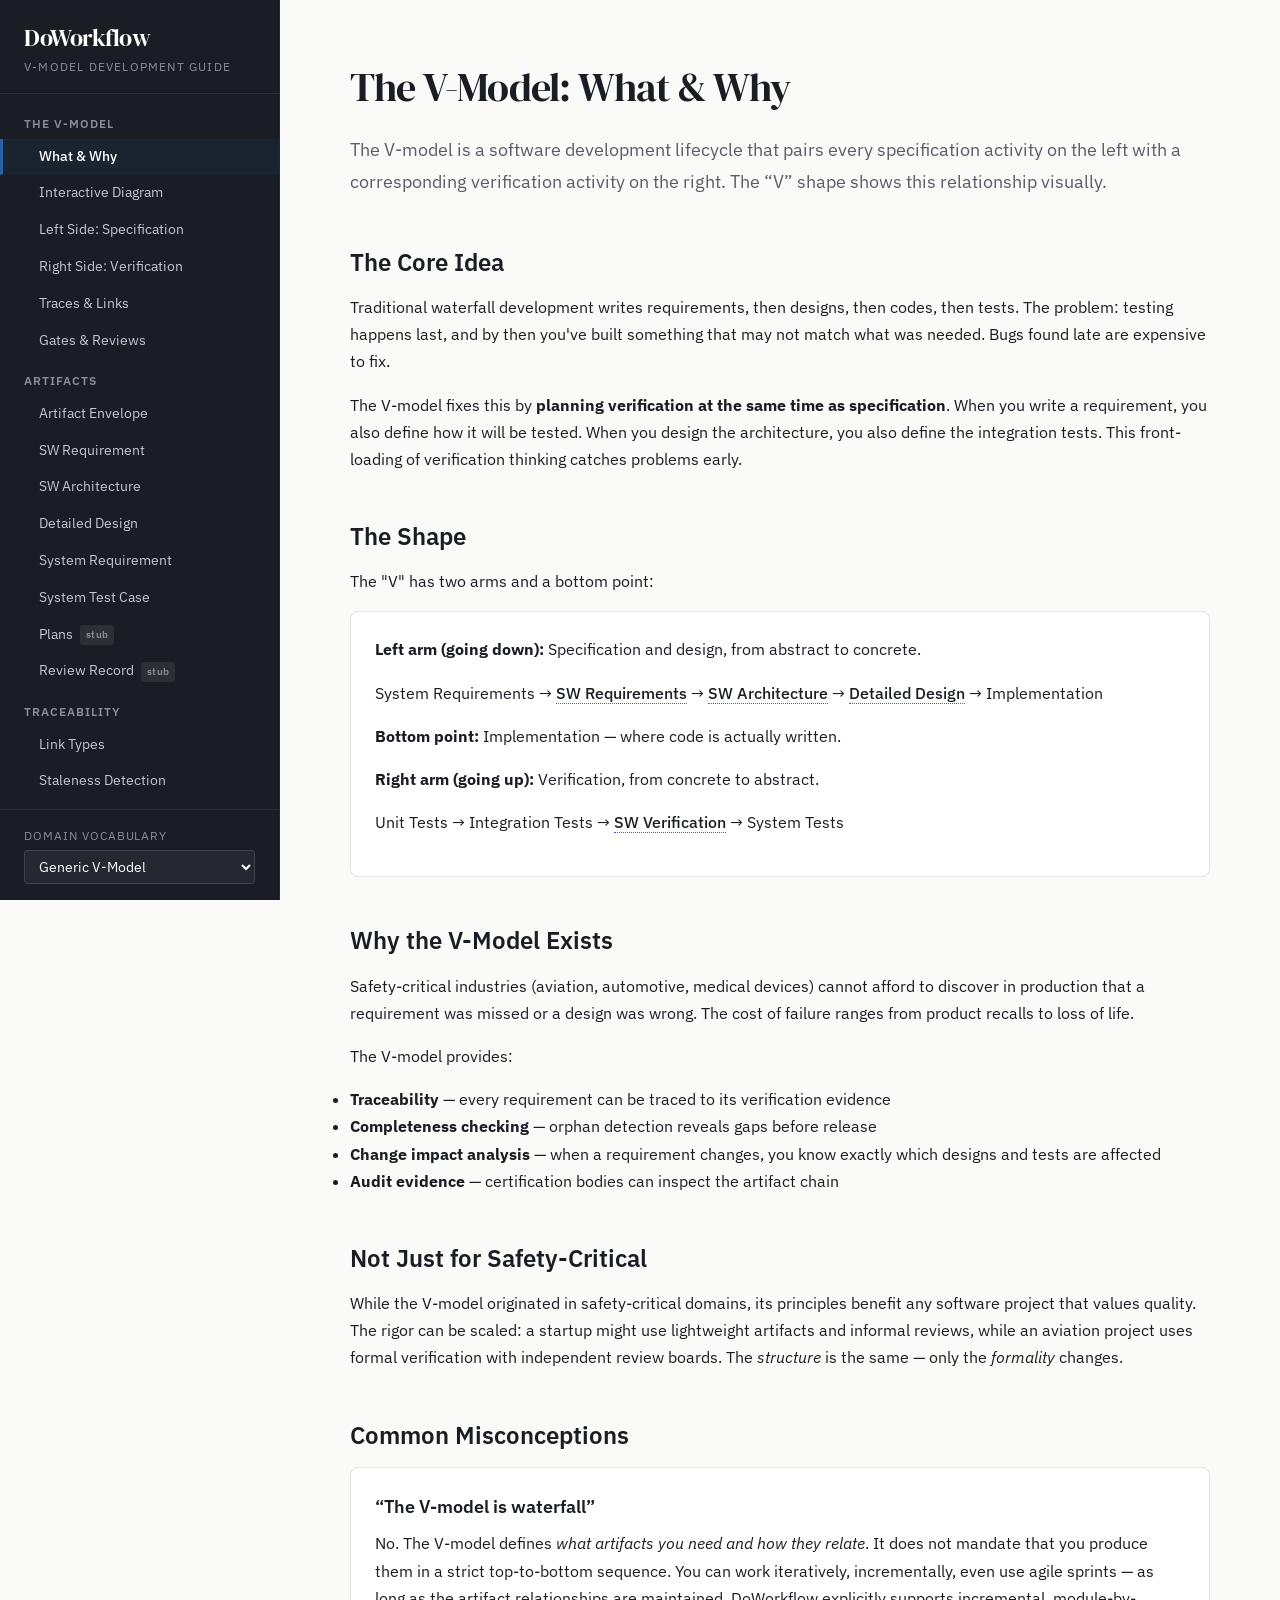
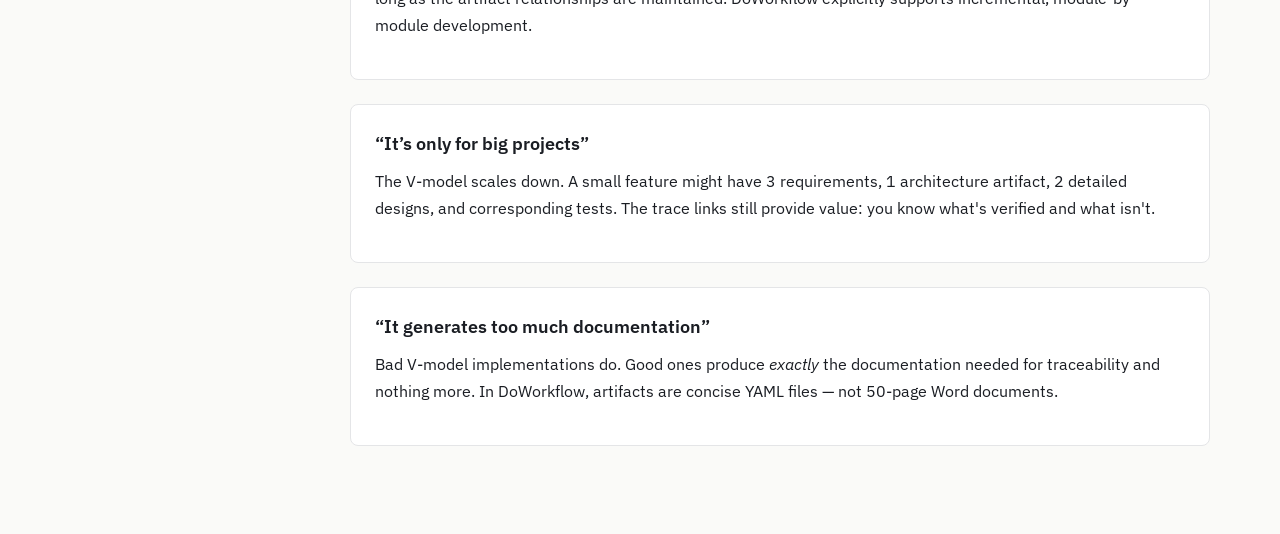
==== docs/guide/index.html @ 6a69a7ea "Migrate detailed design to layered markdown format with research backing Research (08) on what V-mod" ====
<!DOCTYPE html>
<html lang="en">
<head>
  <meta charset="UTF-8">
  <meta name="viewport" content="width=device-width, initial-scale=1.0">
  <title>DoWorkflow — V-Model Development Guide</title>
  <link rel="stylesheet" href="css/main.css">
</head>
<body>

<!-- ============================================================
     SIDEBAR
     ============================================================ -->
<aside class="sidebar">
  <div class="sidebar-header">
    <h1>DoWorkflow</h1>
    <div class="subtitle">V-Model Development Guide</div>
  </div>

  <nav class="sidebar-nav">
    <!-- V-Model Concepts -->
    <div class="nav-group">
      <span class="nav-group-label">The V-Model</span>
      <a class="nav-link" data-section="v-model-overview" href="#v-model-overview">What &amp; Why</a>
      <a class="nav-link" data-section="v-model-diagram" href="#v-model-diagram">Interactive Diagram</a>
      <a class="nav-link" data-section="v-model-left" href="#v-model-left">Left Side: Specification</a>
      <a class="nav-link" data-section="v-model-right" href="#v-model-right">Right Side: Verification</a>
      <a class="nav-link" data-section="v-model-traces" href="#v-model-traces">Traces &amp; Links</a>
      <a class="nav-link" data-section="v-model-gates" href="#v-model-gates">Gates &amp; Reviews</a>
    </div>

    <!-- Artifacts -->
    <div class="nav-group">
      <span class="nav-group-label">Artifacts</span>
      <a class="nav-link" data-section="artifact-envelope" href="#artifact-envelope">Artifact Envelope</a>
      <a class="nav-link" data-section="artifact-sw-requirement" href="#artifact-sw-requirement">SW Requirement</a>
      <a class="nav-link" data-section="artifact-sw-architecture" href="#artifact-sw-architecture">SW Architecture</a>
      <a class="nav-link" data-section="artifact-detailed-design" href="#artifact-detailed-design">Detailed Design</a>
      <a class="nav-link" data-section="artifact-system-requirement" href="#artifact-system-requirement">System Requirement</a>
      <a class="nav-link" data-section="artifact-system-test-case" href="#artifact-system-test-case">System Test Case</a>
      <a class="nav-link" data-section="artifact-plans" href="#artifact-plans">Plans <span class="status-badge stub">stub</span></a>
      <a class="nav-link" data-section="artifact-review-record" href="#artifact-review-record">Review Record <span class="status-badge stub">stub</span></a>
    </div>

    <!-- Traceability -->
    <div class="nav-group">
      <span class="nav-group-label">Traceability</span>
      <a class="nav-link" data-section="trace-link-types" href="#trace-link-types">Link Types</a>
      <a class="nav-link" data-section="trace-staleness" href="#trace-staleness">Staleness Detection</a>
      <a class="nav-link" data-section="trace-validation" href="#trace-validation">Validation <span class="status-badge stub">stub</span></a>
    </div>

    <!-- E2E Walkthrough -->
    <div class="nav-group">
      <span class="nav-group-label">E2E Walkthrough</span>
      <a class="nav-link" data-section="e2e-intro" href="#e2e-intro">Calculator Example</a>
      <a class="nav-link" data-section="e2e-requirements" href="#e2e-requirements">Requirements</a>
      <a class="nav-link" data-section="e2e-architecture" href="#e2e-architecture">Architecture</a>
      <a class="nav-link" data-section="e2e-design" href="#e2e-design">Detailed Design</a>
      <a class="nav-link" data-section="e2e-implementation" href="#e2e-implementation">Implementation</a>
      <a class="nav-link" data-section="e2e-verification" href="#e2e-verification">Verification</a>
      <a class="nav-link" data-section="e2e-trace-matrix" href="#e2e-trace-matrix">Trace Matrix</a>
    </div>

    <!-- Framework -->
    <div class="nav-group">
      <span class="nav-group-label">DoWorkflow Framework</span>
      <a class="nav-link" data-section="fw-pillars" href="#fw-pillars">Three Pillars</a>
      <a class="nav-link" data-section="fw-drtdd" href="#fw-drtdd">DRTDD</a>
      <a class="nav-link" data-section="fw-skills" href="#fw-skills">Skill System <span class="status-badge stub">stub</span></a>
      <a class="nav-link" data-section="fw-assurance" href="#fw-assurance">Assurance Levels <span class="status-badge stub">stub</span></a>
    </div>
  </nav>

  <div class="domain-switcher">
    <label for="domain-select">Domain Vocabulary</label>
    <select id="domain-select">
      <option value="generic">Generic V-Model</option>
      <option value="do178c">DO-178C (Aviation)</option>
      <option value="aspice">ASPICE / ISO 26262 (Automotive)</option>
    </select>
  </div>
</aside>

<!-- ============================================================
     MAIN CONTENT
     ============================================================ -->
<main class="main-content">

  <!-- ===================== V-MODEL OVERVIEW ===================== -->
  <section id="v-model-overview" class="content-section active">
    <h2>The V-Model: What &amp; Why</h2>
    <p class="lead">The V-model is a software development lifecycle that pairs every specification activity on the left with a corresponding verification activity on the right. The &ldquo;V&rdquo; shape shows this relationship visually.</p>

    <h3>The Core Idea</h3>
    <p>Traditional waterfall development writes requirements, then designs, then codes, then tests. The problem: testing happens last, and by then you've built something that may not match what was needed. Bugs found late are expensive to fix.</p>
    <p>The V-model fixes this by <strong>planning verification at the same time as specification</strong>. When you write a requirement, you also define how it will be tested. When you design the architecture, you also define the integration tests. This front-loading of verification thinking catches problems early.</p>

    <h3>The Shape</h3>
    <p>The "V" has two arms and a bottom point:</p>
    <div class="card">
      <p><strong>Left arm (going down):</strong> Specification and design, from abstract to concrete.</p>
      <p>System Requirements &rarr; <span data-term="sw-requirement">SW Requirements</span> &rarr; <span data-term="sw-architecture">SW Architecture</span> &rarr; <span data-term="detailed-design">Detailed Design</span> &rarr; Implementation</p>
      <p><strong>Bottom point:</strong> Implementation &mdash; where code is actually written.</p>
      <p><strong>Right arm (going up):</strong> Verification, from concrete to abstract.</p>
      <p>Unit Tests &rarr; Integration Tests &rarr; <span data-term="sw-verification">SW Verification</span> &rarr; System Tests</p>
    </div>

    <h3>Why the V-Model Exists</h3>
    <p>Safety-critical industries (aviation, automotive, medical devices) cannot afford to discover in production that a requirement was missed or a design was wrong. The cost of failure ranges from product recalls to loss of life.</p>
    <p>The V-model provides:</p>
    <ul>
      <li><strong>Traceability</strong> &mdash; every requirement can be traced to its verification evidence</li>
      <li><strong>Completeness checking</strong> &mdash; orphan detection reveals gaps before release</li>
      <li><strong>Change impact analysis</strong> &mdash; when a requirement changes, you know exactly which designs and tests are affected</li>
      <li><strong>Audit evidence</strong> &mdash; certification bodies can inspect the artifact chain</li>
    </ul>

    <h3>Not Just for Safety-Critical</h3>
    <p>While the V-model originated in safety-critical domains, its principles benefit any software project that values quality. The rigor can be scaled: a startup might use lightweight artifacts and informal reviews, while an aviation project uses formal verification with independent review boards. The <em>structure</em> is the same &mdash; only the <em>formality</em> changes.</p>

    <h3>Common Misconceptions</h3>
    <div class="card">
      <h4>&ldquo;The V-model is waterfall&rdquo;</h4>
      <p>No. The V-model defines <em>what artifacts you need and how they relate</em>. It does not mandate that you produce them in a strict top-to-bottom sequence. You can work iteratively, incrementally, even use agile sprints &mdash; as long as the artifact relationships are maintained. DoWorkflow explicitly supports incremental, module-by-module development.</p>
    </div>
    <div class="card">
      <h4>&ldquo;It&rsquo;s only for big projects&rdquo;</h4>
      <p>The V-model scales down. A small feature might have 3 requirements, 1 architecture artifact, 2 detailed designs, and corresponding tests. The trace links still provide value: you know what's verified and what isn't.</p>
    </div>
    <div class="card">
      <h4>&ldquo;It generates too much documentation&rdquo;</h4>
      <p>Bad V-model implementations do. Good ones produce <em>exactly</em> the documentation needed for traceability and nothing more. In DoWorkflow, artifacts are concise YAML files &mdash; not 50-page Word documents.</p>
    </div>
  </section>

  <!-- ===================== INTERACTIVE DIAGRAM ===================== -->
  <section id="v-model-diagram" class="content-section">
    <h2>Interactive V-Model Diagram</h2>
    <p class="lead">Click any node to navigate to its documentation. Hover over trace arrows to see the relationships between levels.</p>

    <div class="v-diagram-container" id="v-diagram-mount">
      <!-- SVG injected by v-diagram.js -->
    </div>

    <div class="card-grid">
      <div class="card">
        <h4 style="color: var(--accent-left)">Left Side (Specification)</h4>
        <p>Defines <em>what</em> to build, progressing from abstract system-level needs down to concrete unit designs.</p>
      </div>
      <div class="card">
        <h4 style="color: var(--accent-right)">Right Side (Verification)</h4>
        <p>Verifies <em>that it was built correctly</em>, progressing from concrete unit tests up to system-level validation.</p>
      </div>
      <div class="card">
        <h4 style="color: var(--accent-trace)">Horizontal Traces</h4>
        <p>Dashed lines connect each specification level to its verification counterpart. Every requirement should have a test.</p>
      </div>
    </div>
  </section>

  <!-- ===================== LEFT SIDE ===================== -->
  <section id="v-model-left" class="content-section">
    <h2>Left Side: Specification &amp; Design</h2>
    <p class="lead">The left arm of the V moves from the abstract (&ldquo;what does the system need to do?&rdquo;) to the concrete (&ldquo;what does this function do, exactly?&rdquo;).</p>

    <h3>Level 0: <span data-term="system-requirement">System Requirements</span></h3>
    <p>The highest level. Defines what the overall system must do, often derived from customer needs, safety analyses, or regulatory requirements. In a calculator app, this might be: <em>&ldquo;The system shall perform arithmetic operations on user-provided numerical inputs.&rdquo;</em></p>
    <p>System requirements are allocated to software and hardware. The software portion becomes the input for the next level.</p>

    <h3>Level 1: <span data-term="sw-requirement">SW Requirements</span></h3>
    <p>Defines what the <em>software</em> must do. These are derived from system requirements and decomposed to be individually testable. Each SW requirement has a defined verification method (test, analysis, inspection, demonstration, or review).</p>
    <p>A good SW requirement is:</p>
    <ul>
      <li><strong>Unambiguous</strong> &mdash; one interpretation only</li>
      <li><strong>Testable</strong> &mdash; you can write a test for it</li>
      <li><strong>Traceable</strong> &mdash; linked to the system requirement it comes from</li>
      <li><strong>Atomic</strong> &mdash; one requirement, one &ldquo;shall&rdquo;</li>
    </ul>

    <h3>Level 2: <span data-term="sw-architecture">SW Architecture</span></h3>
    <p>Decomposes the software into components, defines their responsibilities, and specifies the interfaces between them. The architecture answers: <em>&ldquo;How is the software organized to satisfy all the SW requirements?&rdquo;</em></p>
    <p>SW requirements are <strong>allocated</strong> to architecture components. This allocation is a trace link managed by the traceability layer.</p>

    <h3>Level 3: <span data-term="detailed-design">Detailed Design</span></h3>
    <p>Describes individual units (functions, classes, modules) at a level of detail sufficient for implementation and test derivation. Each unit belongs to exactly one architecture component.</p>
    <p>The detailed design defines: inputs, outputs, behavior rules, and error handling. A developer reading the detailed design should be able to implement the code. A tester reading it should be able to derive test cases.</p>

    <h3>Level 4: Implementation</h3>
    <p>The bottom of the V. Actual source code, written to satisfy the detailed design. In the V-model, implementation is not freewheeling &mdash; it follows a specification.</p>
  </section>

  <!-- ===================== RIGHT SIDE ===================== -->
  <section id="v-model-right" class="content-section">
    <h2>Right Side: Verification</h2>
    <p class="lead">The right arm of the V verifies that each specification level was correctly implemented. Each right-side activity corresponds to a left-side activity at the same depth.</p>

    <h3>Level 3: Unit Tests</h3>
    <p>Verify the <span data-term="detailed-design">Detailed Design</span>. Each behavior rule and error handling case in the design becomes a test case. Unit tests are the most granular verification &mdash; they test individual functions or classes in isolation.</p>

    <h3>Level 2: Integration Tests</h3>
    <p>Verify the <span data-term="sw-architecture">SW Architecture</span>. Integration tests exercise the interfaces between components. They answer: <em>&ldquo;Do the components work together as the architecture defined?&rdquo;</em></p>

    <h3>Level 1: <span data-term="sw-verification">SW Verification</span></h3>
    <p>Verifies that <span data-term="sw-requirement">SW Requirements</span> are satisfied. This is often called &ldquo;qualification testing&rdquo; or &ldquo;software acceptance testing.&rdquo; It operates at the SW level (not individual components) and checks that the assembled software meets its requirements.</p>

    <h3>Level 0: System Tests</h3>
    <p>Verifies that <span data-term="system-requirement">System Requirements</span> are satisfied. In the target environment (or a faithful simulation of it). This is the highest-level verification &mdash; does the complete system do what was originally required?</p>

    <h3>The Pairing Principle</h3>
    <div class="card">
      <p>The crucial insight: <strong>each left-side artifact is verified by the right-side artifact at the same depth</strong>. This is not coincidence &mdash; it's the structural guarantee that nothing falls through the cracks.</p>
      <div class="trace-flow">
        <span class="artifact-ref" data-term="system-requirement">System Req</span>
        <span class="arrow">&larr; verified by &rarr;</span>
        <span class="artifact-ref">System Test</span>
      </div>
      <div class="trace-flow">
        <span class="artifact-ref" data-term="sw-requirement">SW Req</span>
        <span class="arrow">&larr; verified by &rarr;</span>
        <span class="artifact-ref" data-term="sw-verification">SW Verification</span>
      </div>
      <div class="trace-flow">
        <span class="artifact-ref" data-term="sw-architecture">Architecture</span>
        <span class="arrow">&larr; verified by &rarr;</span>
        <span class="artifact-ref">Integration Test</span>
      </div>
      <div class="trace-flow">
        <span class="artifact-ref" data-term="detailed-design">Detail Design</span>
        <span class="arrow">&larr; verified by &rarr;</span>
        <span class="artifact-ref">Unit Test</span>
      </div>
    </div>
  </section>

  <!-- ===================== TRACES & LINKS ===================== -->
  <section id="v-model-traces" class="content-section">
    <h2>Traces &amp; Links</h2>
    <p class="lead">Traces are the connective tissue of the V-model. They link artifacts together so you can answer: &ldquo;Is everything specified? Is everything verified? Is anything stale?&rdquo;</p>

    <h3>What is a Trace?</h3>
    <p>A trace is a typed, directional link between two artifacts. For example:</p>
    <div class="trace-flow">
      <span class="artifact-ref">SWREQ-042</span>
      <span class="arrow">&rarr; allocated-to &rarr;</span>
      <span class="artifact-ref">ARCH-001</span>
    </div>
    <p>This says: &ldquo;Software requirement SWREQ-042 is allocated to the architecture defined in ARCH-001.&rdquo;</p>

    <h3>Trace Direction</h3>
    <p>Traces are stored separately from artifacts (not embedded). Each trace file has a <strong>source</strong> artifact and one or more <strong>target</strong> links. The source is always the artifact being traced <em>from</em>.</p>

    <h3>Why Separate?</h3>
    <p>Keeping traces in their own files (rather than embedding them in artifacts) is a deliberate design choice:</p>
    <ul>
      <li>Artifacts remain clean and focused on their own content</li>
      <li>Traces can be validated independently by tooling</li>
      <li>Multiple teams can work on artifacts and traces without merge conflicts</li>
      <li>The traceability layer (Pillar 2) can evolve independently from the artifact layer (Pillar 1)</li>
    </ul>

    <h3>Vertical vs Horizontal Traces</h3>
    <div class="card-grid">
      <div class="card">
        <h4>Vertical (down the V)</h4>
        <p>Link artifacts at different V-levels: a detailed design is <strong>derived-from</strong> a SW requirement. These traces show how high-level needs decompose into concrete designs.</p>
      </div>
      <div class="card">
        <h4>Horizontal (across the V)</h4>
        <p>Link specification to verification at the same level: a detailed design is <strong>verified-by</strong> a unit test. These traces show that each specification has verification evidence.</p>
      </div>
    </div>

    <p>For the full list of link types with rules and examples, see <a href="#trace-link-types" onclick="window.showSection && showSection('trace-link-types')">Link Types</a>.</p>
  </section>

  <!-- ===================== GATES & REVIEWS ===================== -->
  <section id="v-model-gates" class="content-section">
    <h2>Gates &amp; Reviews</h2>
    <p class="lead">In the V-model, artifacts don&rsquo;t automatically progress. A human must review and approve each artifact before it becomes part of the verified baseline.</p>

    <h3>Artifact Lifecycle</h3>
    <p>Every artifact follows this lifecycle:</p>
    <div class="code-block"><code>draft ──→ in_review ──→ approved ──→ baselined
  ↑           │                         │
  └───────────┘                         ↓
  (rejected)                        superseded</code></div>

    <ul>
      <li><strong>draft</strong> &mdash; work in progress, not yet ready for review</li>
      <li><strong>in_review</strong> &mdash; submitted for review, awaiting verdict</li>
      <li><strong>approved</strong> &mdash; reviewed and accepted by a qualified reviewer</li>
      <li><strong>baselined</strong> &mdash; frozen in a configuration baseline; changing it requires a new version</li>
      <li><strong>superseded</strong> &mdash; a newer version has replaced this one</li>
    </ul>

    <h3>Why Human Gates?</h3>
    <p>Even with automated validation (schema checks, trace completeness), human judgment remains essential. Automated tools can verify <em>structure</em> but not <em>correctness</em>. A requirement can be syntactically perfect EARS format and still be wrong.</p>
    <p>Human gates ensure:</p>
    <ul>
      <li>Technical correctness (does the requirement actually describe what we need?)</li>
      <li>Completeness (did we miss any requirements?)</li>
      <li>Consistency (does this conflict with other artifacts?)</li>
      <li>Appropriateness (is this the right level of detail?)</li>
    </ul>

    <h3>Review Records</h3>
    <p>Reviews are not just approval stamps &mdash; they are artifacts themselves. A review record captures what was reviewed, who reviewed it, what findings were raised, and what the verdict was. This provides audit evidence that due diligence was performed.</p>
  </section>

  <!-- ===================== ARTIFACT ENVELOPE ===================== -->
  <section id="artifact-envelope" class="content-section">
    <h2>Artifact Envelope</h2>
    <p class="lead">Every V-model artifact shares a common envelope. The envelope provides identity, versioning, and lifecycle tracking. Type-specific content goes in the <code>body</code> field.</p>

    <h3>Fields</h3>
    <table class="field-table">
      <thead>
        <tr><th>Field</th><th>Type</th><th></th><th>Description</th></tr>
      </thead>
      <tbody>
        <tr>
          <td class="field-name">artifact_id</td>
          <td><code>string</code></td>
          <td><span class="required">required</span></td>
          <td>Human-readable ID. Format: <code>TYPE-nnn</code> (e.g., <code>SWREQ-042</code>, <code>ARCH-001</code>, <code>DD-017</code>)</td>
        </tr>
        <tr>
          <td class="field-name">artifact_type</td>
          <td><code>string</code></td>
          <td><span class="required">required</span></td>
          <td>References an artifact type schema (e.g., <code>sw-requirement</code>, <code>sw-architecture</code>, <code>detailed-design</code>)</td>
        </tr>
        <tr>
          <td class="field-name">version</td>
          <td><code>string</code></td>
          <td><span class="required">required</span></td>
          <td>Semantic version (<code>1.0.0</code>). Major = breaking interface change, Minor = refinement, Patch = correction.</td>
        </tr>
        <tr>
          <td class="field-name">status</td>
          <td><code>enum</code></td>
          <td><span class="required">required</span></td>
          <td><code>draft</code> | <code>in_review</code> | <code>approved</code> | <code>baselined</code> | <code>superseded</code></td>
        </tr>
        <tr>
          <td class="field-name">body</td>
          <td><code>object</code></td>
          <td><span class="required">required</span></td>
          <td>Type-specific content. Structure defined by the artifact type schema.</td>
        </tr>
        <tr>
          <td class="field-name">assurance_level</td>
          <td><code>integer</code></td>
          <td><span class="optional">optional</span></td>
          <td>1 (highest rigor) to 5 (lowest). Maps to DAL A–E or ASIL D–QM depending on domain.</td>
        </tr>
        <tr>
          <td class="field-name">content_hash</td>
          <td><code>string</code></td>
          <td><span class="optional">auto</span></td>
          <td>SHA-256 prefix (8 chars) of the body. Used for staleness detection. Machine-generated.</td>
        </tr>
      </tbody>
    </table>

    <h3>Example</h3>
    <div class="code-block">
      <span class="lang-label">yaml</span>
      <code>artifact_id: "SWREQ-042"
artifact_type: "sw-requirement"
version: "1.0.0"
status: "draft"
assurance_level: 3

body:
  title: "Addition operation"
  statement: "The calculator shall compute the sum of two numerical inputs."
  verification_method: "test"
  rationale: "Core arithmetic operation required by system requirement SYSREQ-001."</code>
    </div>

    <h3>What&rsquo;s Explicitly <em>Not</em> in the Envelope</h3>
    <div class="card">
      <p><strong><code>created_by</code></strong> &mdash; Whether a human or an AI agent wrote the artifact is irrelevant to compliance assessment. Quality is determined by review, not authorship.</p>
      <p><strong><code>reviewed_by</code></strong> &mdash; A name on a field is insufficient evidence. Review evidence is captured in separate Review Record artifacts linked via traceability.</p>
      <p><strong><code>trace_up</code> / <code>trace_down</code></strong> &mdash; Traceability is managed by Pillar 2 in separate trace files. Artifacts don't know about their links.</p>
    </div>

    <h3>Two-Tier Identification</h3>
    <p>Artifacts have two ID forms:</p>
    <ul>
      <li><strong>Human-facing:</strong> <code>SWREQ-042</code> &mdash; readable, stable, used in conversations and documents</li>
      <li><strong>Machine-facing:</strong> <code>SWREQ-042@a3f7c2d1</code> &mdash; includes content hash for change detection</li>
    </ul>
    <p>The hash changes when the body content changes, enabling automatic staleness detection in trace links.</p>
  </section>

  <!-- ===================== SW REQUIREMENT ===================== -->
  <section id="artifact-sw-requirement" class="content-section">
    <h2><span data-term="sw-requirement">SW Requirement</span></h2>
    <span class="level-indicator left">Left Side &middot; Level 1</span>
    <p class="lead">Defines what the software must do. Derived from system requirements, decomposed to be individually testable.</p>

    <div class="card">
      <h3>What is a SW Requirement?</h3>
      <p>If system requirements say <em>&ldquo;what the whole machine needs to do,&rdquo;</em> then SW requirements say <em>&ldquo;what the software&rsquo;s share of that job is.&rdquo;</em></p>
      <p>Think of it this way: a system requirement might say &ldquo;the coffee machine must brew coffee in under 3 minutes.&rdquo; That&rsquo;s a job for both hardware (the heater, the pump) and software (the control logic). The SW requirement zooms in on just the software&rsquo;s part: &ldquo;The software shall activate the pump within 200ms of receiving a brew command.&rdquo;</p>
      <p>Each SW requirement must be <strong>individually testable</strong> &mdash; you should be able to write a test case for it. If you can&rsquo;t, it&rsquo;s too vague and needs to be refined.</p>

      <h3>Why bother?</h3>
      <p>SW requirements are the bridge between what the customer wants and what developers build. Without them:</p>
      <ul>
        <li>Developers guess what to implement &mdash; and guess differently</li>
        <li>Testers don&rsquo;t know what &ldquo;correct&rdquo; looks like</li>
        <li>There&rsquo;s no way to prove the software does what was asked</li>
      </ul>
      <p>In the V-model, SW requirements are Level 1 &mdash; one step below system requirements. They are <strong>derived from</strong> system requirements (traced via Pillar 2) and <strong>allocated to</strong> architecture components. On the right side of the V, SW Verification tests verify that every SW requirement is satisfied.</p>
    </div>

    <h3>Schema Fields</h3>
    <table class="field-table">
      <thead>
        <tr><th>Field</th><th>Type</th><th></th><th>Description</th></tr>
      </thead>
      <tbody>
        <tr><td class="field-name">title</td><td><code>string</code></td><td><span class="required">required</span></td><td>Short descriptive name</td></tr>
        <tr><td class="field-name">statement</td><td><code>string</code></td><td><span class="required">required</span></td><td>The requirement text. Free-form &mdash; any syntax is valid at the schema level.</td></tr>
        <tr><td class="field-name">verification_method</td><td><code>enum</code></td><td><span class="required">required</span></td><td><code>test</code> | <code>analysis</code> | <code>inspection</code> | <code>demonstration</code> | <code>review</code></td></tr>
        <tr><td class="field-name">rationale</td><td><code>string</code></td><td><span class="optional">optional</span></td><td>Why this requirement exists. Especially valuable for derived requirements.</td></tr>
        <tr><td class="field-name">source</td><td><code>string</code></td><td><span class="optional">optional</span></td><td>Provenance metadata (informational, not a formal trace link).</td></tr>
        <tr><td class="field-name">attributes</td><td><code>object</code></td><td><span class="optional">optional</span></td><td>Boolean flags: <code>safety_relevant</code>, <code>performance</code>, <code>interface</code>, <code>derived</code></td></tr>
        <tr><td class="field-name">notes</td><td><code>string</code></td><td><span class="optional">optional</span></td><td>Free-form additional context</td></tr>
      </tbody>
    </table>

    <h3>Good Example</h3>
    <div class="example-block good">
      <div class="example-label">Good Requirement</div>
      <div class="code-block">
        <span class="lang-label">yaml</span>
        <code>artifact_id: "SWREQ-001"
artifact_type: "sw-requirement"
version: "1.0.0"
status: "draft"

body:
  title: "Addition of two numbers"
  statement: >
    When the user provides two numerical inputs and selects the
    addition operation, the calculator shall display the arithmetic
    sum of the two inputs.
  verification_method: "test"
  rationale: >
    Core arithmetic operation. Derived from SYSREQ-001 which requires
    the system to perform basic arithmetic.</code>
      </div>
      <p>This requirement is <strong>testable</strong> (clear inputs, operation, expected output), <strong>unambiguous</strong> (one interpretation), and <strong>atomic</strong> (one &ldquo;shall&rdquo;).</p>
    </div>

    <div class="example-block bad">
      <div class="example-label">Bad Requirement</div>
      <div class="code-block">
        <span class="lang-label">yaml</span>
        <code>body:
  title: "Calculations"
  statement: "The calculator should do math correctly and quickly."
  verification_method: "test"</code>
      </div>
      <p>Problems: <strong>vague</strong> (&ldquo;math&rdquo; means what?), <strong>compound</strong> (&ldquo;correctly and quickly&rdquo; are two concerns), uses <strong>&ldquo;should&rdquo;</strong> instead of &ldquo;shall&rdquo; (ambiguous obligation), and <strong>not testable</strong> (how do you test &ldquo;quickly&rdquo; without a threshold?).</p>
    </div>

    <h3>Trace Connections</h3>
    <div class="trace-flow">
      <span class="artifact-ref">SYSREQ-nnn</span>
      <span class="arrow">&rarr; derived-from &rarr;</span>
      <span class="artifact-ref">SWREQ-nnn</span>
      <span class="arrow">&rarr; allocated-to &rarr;</span>
      <span class="artifact-ref">ARCH-nnn</span>
    </div>
    <div class="trace-flow">
      <span class="artifact-ref">SWREQ-nnn</span>
      <span class="arrow">&rarr; verified-by &rarr;</span>
      <span class="artifact-ref">SW Verification Tests</span>
    </div>
  </section>

  <!-- ===================== SW ARCHITECTURE ===================== -->
  <section id="artifact-sw-architecture" class="content-section">
    <h2><span data-term="sw-architecture">SW Architecture</span></h2>
    <span class="level-indicator left">Left Side &middot; Level 2</span>
    <p class="lead">Decomposes the software into components, defines their responsibilities, and specifies the interfaces between them.</p>

    <div class="card">
      <h3>What is a SW Architecture?</h3>
      <p>If SW requirements say <em>&ldquo;what the software must do,&rdquo;</em> then the architecture says <em>&ldquo;how the software is organized to do it.&rdquo;</em></p>
      <p>Think of it like designing a house. The requirements say you need a kitchen, two bedrooms, and a bathroom. The architecture is the floor plan &mdash; it decides where each room goes, how big it is, and how they connect (doors, hallways). It doesn&rsquo;t specify the color of the walls or the type of tiles &mdash; that&rsquo;s detailed design.</p>
      <p>In software, the architecture breaks the system into <strong>components</strong> (the rooms), assigns each one a clear <strong>responsibility</strong> (what it does), and defines the <strong>interfaces</strong> between them (how they talk to each other).</p>

      <h3>Why bother?</h3>
      <p>Without architecture, software grows organically into a tangle where everything depends on everything else. Architecture prevents this by:</p>
      <ul>
        <li><strong>Dividing the problem</strong> &mdash; each component can be designed, built, and tested independently</li>
        <li><strong>Defining boundaries</strong> &mdash; interfaces make it clear what each component promises to others</li>
        <li><strong>Enabling integration testing</strong> &mdash; on the right side of the V (Level 2), integration tests verify these interfaces work</li>
      </ul>
      <p>SW Architecture is Level 2 in the V-model. SW requirements are <strong>allocated to</strong> architecture components (traced via Pillar 2). Each component is then fleshed out in detailed designs at Level 3.</p>
    </div>

    <h3>Schema Fields</h3>
    <table class="field-table">
      <thead>
        <tr><th>Field</th><th>Type</th><th></th><th>Description</th></tr>
      </thead>
      <tbody>
        <tr><td class="field-name">title</td><td><code>string</code></td><td><span class="required">required</span></td><td>Short descriptive name</td></tr>
        <tr><td class="field-name">description</td><td><code>string</code></td><td><span class="required">required</span></td><td>High-level overview of scope</td></tr>
        <tr><td class="field-name">components</td><td><code>list</code></td><td><span class="required">required</span></td><td>Building blocks. Each has <code>id</code>, <code>description</code>, <code>responsibilities[]</code></td></tr>
        <tr><td class="field-name">interfaces</td><td><code>list</code></td><td><span class="optional">optional</span></td><td>Communication paths: <code>from</code>, <code>to</code>, <code>mechanism</code>, <code>data</code></td></tr>
        <tr><td class="field-name">design_rationale</td><td><code>string</code></td><td><span class="required">required</span></td><td>Why decomposed this way. Trade-offs, reasoning.</td></tr>
        <tr><td class="field-name">diagram</td><td><code>string</code></td><td><span class="optional">auto</span></td><td>Mermaid diagram (tool-generated from components + interfaces)</td></tr>
        <tr><td class="field-name">constraints</td><td><code>list</code></td><td><span class="optional">optional</span></td><td>Cross-component architectural constraints</td></tr>
        <tr><td class="field-name">notes</td><td><code>string</code></td><td><span class="optional">optional</span></td><td>Free-form additional context</td></tr>
      </tbody>
    </table>

    <h3>Example: Calculator Architecture</h3>
    <div class="code-block">
      <span class="lang-label">yaml</span>
      <code>artifact_id: "ARCH-001"
artifact_type: "sw-architecture"
version: "1.0.0"
status: "draft"

body:
  title: "Calculator Application Architecture"
  description: >
    Decomposes the calculator into input parsing, arithmetic engine,
    and output formatting components with clean interfaces.

  components:
    - id: "input-parser"
      description: "Parses and validates user input into structured operands"
      responsibilities:
        - "Parse numerical input strings into numeric values"
        - "Validate input is within acceptable range"
        - "Report parse errors with descriptive messages"

    - id: "arithmetic-engine"
      description: "Performs arithmetic operations on validated operands"
      responsibilities:
        - "Execute addition, subtraction, multiplication, division"
        - "Handle edge cases (division by zero, overflow)"
        - "Return structured results with operation metadata"

    - id: "output-formatter"
      description: "Formats computation results for display"
      responsibilities:
        - "Format numeric results with appropriate precision"
        - "Format error messages for user display"

  interfaces:
    - from: "input-parser"
      to: "arithmetic-engine"
      mechanism: "function call"
      data: "Parsed operands (left: number, right: number, operator: enum)"

    - from: "arithmetic-engine"
      to: "output-formatter"
      mechanism: "function call"
      data: "Computation result (value: number, operation: string) or error"

  design_rationale: >
    Separated parsing from computation to allow independent testing
    and potential reuse of the arithmetic engine. The output formatter
    is isolated so display format can change without affecting logic.</code>
    </div>

    <h3>Trace Connections</h3>
    <div class="trace-flow">
      <span class="artifact-ref">SWREQ-nnn</span>
      <span class="arrow">&rarr; allocated-to &rarr;</span>
      <span class="artifact-ref">ARCH-nnn (component)</span>
    </div>
    <div class="trace-flow">
      <span class="artifact-ref">ARCH-nnn</span>
      <span class="arrow">&rarr; verified-by &rarr;</span>
      <span class="artifact-ref">Integration Tests</span>
    </div>
  </section>

  <!-- ===================== DETAILED DESIGN ===================== -->
  <section id="artifact-detailed-design" class="content-section">
    <h2><span data-term="detailed-design">Detailed Design</span></h2>
    <span class="level-indicator left">Left Side &middot; Level 3</span>
    <p class="lead">Describes components and their units at a level of detail sufficient for implementation and test derivation. Written as Markdown with YAML frontmatter.</p>

    <div class="card">
      <h3>What is a Detailed Design?</h3>
      <p>If the architecture is the floor plan, the detailed design is the <em>blueprint for each room</em>. It starts at the <strong>component</strong> level &mdash; the map of what exists, why, and how it connects &mdash; then adds <strong>unit-level</strong> detail where needed: inputs, outputs, behavior rules, and error handling, specific enough that a developer can implement from it and a tester can derive test cases from it.</p>

      <h3>Why bother?</h3>
      <p>This is where many teams skip straight to coding and regret it later:</p>
      <ul>
        <li><strong>Developers get a spec, not a guess</strong> &mdash; no ambiguity about what to build</li>
        <li><strong>Testers get test cases directly</strong> &mdash; each behavior rule (B1, B2...) and error condition (E1, E2...) becomes a test</li>
        <li><strong>Code reviews have a reference</strong> &mdash; does the code match the design?</li>
        <li><strong>Future maintainers understand intent</strong> &mdash; why the code does what it does, not just how</li>
        <li><strong>Assessors see proportional effort</strong> &mdash; detail scales with criticality, not one-size-fits-all</li>
      </ul>
      <p>Detailed Design is Level 3 in the V-model &mdash; the last step before implementation. On the right side, unit tests (also Level 3) verify that each unit behaves exactly as its detailed design specifies.</p>

      <div class="callout callout-warning">
        <strong>Design must exist before code.</strong> If you write the detailed design after implementing the code, the unit test becomes meaningless &mdash; you&rsquo;re just documenting what already exists, not verifying that code fulfils a design. This is the #1 assessment failure in ASPICE SWE.3.
      </div>
    </div>

    <!-- ---- Layered Approach ---- -->
    <h3>Layered Design: Scale with Criticality</h3>
    <p>Not every unit needs the same level of documentation. Detailed design uses an <strong>additive layering</strong> model &mdash; higher layers build on lower layers, you never skip a layer:</p>

    <table class="field-table">
      <thead>
        <tr><th>Layer</th><th>What It Covers</th><th>When Required</th></tr>
      </thead>
      <tbody>
        <tr>
          <td><strong>Layer 1</strong><br>Component Design</td>
          <td>Purpose, external interfaces, unit inventory, shared patterns, constraints. The <em>map</em> of what exists.</td>
          <td>Always. Every component gets a Layer 1 regardless of criticality.</td>
        </tr>
        <tr>
          <td><strong>Layer 2</strong><br>Unit Contracts</td>
          <td>Per-unit interfaces (typed inputs/outputs), behavior rules, error handling, configuration, internal state.</td>
          <td>ASIL A+ / DAL D+ / IEC 62304 Class B+ &mdash; or any non-trivial unit you want proper test derivation for.</td>
        </tr>
        <tr>
          <td><strong>Layer 3</strong><br>Deep Evidence</td>
          <td>Design rationale, state machines/sequence diagrams, concurrency model, negative requirements.</td>
          <td>ASIL C-D / DAL A-C / IEC 62304 Class C &mdash; or any safety-critical or highly complex unit.</td>
        </tr>
      </tbody>
    </table>

    <p>Layer 2 and 3 content for units can either be <strong>embedded in the component document</strong> (practical when a component has few units) or written as <strong>separate unit documents</strong> (better when units are complex enough to warrant their own file). Both approaches are equally valid for compliance.</p>

    <!-- ---- Document Format ---- -->
    <h3>Document Format</h3>
    <p>Detailed designs are <strong>Markdown files</strong> (<code>.md</code>) with YAML frontmatter. This makes them readable by humans and assessors while remaining parseable by agents and the traceability engine.</p>

    <h4>Frontmatter</h4>
    <table class="field-table">
      <thead>
        <tr><th>Field</th><th></th><th>Description</th></tr>
      </thead>
      <tbody>
        <tr><td class="field-name">artifact_id</td><td><span class="required">required</span></td><td><code>CD-nnn</code> for component designs, <code>DD-nnn</code> for standalone unit designs</td></tr>
        <tr><td class="field-name">artifact_type</td><td><span class="required">required</span></td><td>Always <code>detailed-design</code></td></tr>
        <tr><td class="field-name">version</td><td><span class="required">required</span></td><td>Semantic version (e.g., <code>1.0.0</code>)</td></tr>
        <tr><td class="field-name">status</td><td><span class="required">required</span></td><td><code>draft</code> | <code>in_review</code> | <code>approved</code> | <code>baselined</code> | <code>superseded</code></td></tr>
        <tr><td class="field-name">component</td><td><span class="required">required</span></td><td>Architecture component ID (e.g., <code>fuel-control</code>)</td></tr>
        <tr><td class="field-name">layer</td><td><span class="required">required</span></td><td>Highest layer in this document: <code>1</code>, <code>2</code>, or <code>3</code></td></tr>
        <tr><td class="field-name">trace_from</td><td><span class="required">required</span></td><td>List of architecture/requirement IDs this design traces from</td></tr>
        <tr><td class="field-name">unit_id</td><td><span class="optional">optional</span></td><td>Required only for standalone unit documents (<code>DD-nnn</code>)</td></tr>
        <tr><td class="field-name">assurance_level</td><td><span class="optional">optional</span></td><td>1 (highest, DAL A / ASIL D) to 5 (lowest, QM)</td></tr>
      </tbody>
    </table>

    <!-- ---- Layer 1 Sections ---- -->
    <h3>Layer 1 Sections: Component Design</h3>
    <p>Every detailed design document starts with these sections. They provide the component-level overview &mdash; the map that gives context to any unit-level detail below.</p>

    <table class="field-table">
      <thead>
        <tr><th>Section</th><th>What To Write</th><th>Common Mistakes</th></tr>
      </thead>
      <tbody>
        <tr>
          <td class="field-name">## Purpose</td>
          <td>What this component does and why it exists in the architecture. Ask yourself: <em>&ldquo;If this component were deleted, what would break?&rdquo;</em> 1&ndash;3 paragraphs. Not a restatement of the architecture description &mdash; focus on this component&rsquo;s specific role.</td>
          <td>Copying the architecture description verbatim. Too vague (&ldquo;handles fuel stuff&rdquo;). Too long (implementation details leaking in).</td>
        </tr>
        <tr>
          <td class="field-name">## External Interfaces</td>
          <td>How this component communicates with <em>other</em> components. Table with columns: <code>Direction | Partner Component | Mechanism | Data | Description</code>. This is the component&rsquo;s boundary as seen from outside &mdash; not internal unit-to-unit calls.</td>
          <td>Listing internal interfaces. Missing the mechanism (function call? message queue? shared memory?). Describing data format instead of data meaning.</td>
        </tr>
        <tr>
          <td class="field-name">## Unit Inventory</td>
          <td>All units in this component, each with its design layer and a one-line description. Table with columns: <code>Unit ID | Layer | Brief Description</code>. This is the table of contents for the component&rsquo;s internals. <strong>Every</strong> unit must appear &mdash; even trivial ones.</td>
          <td>Forgetting trivial units (DTOs, config holders). Layer column missing or wrong. Descriptions that are too vague to distinguish units.</td>
        </tr>
        <tr>
          <td class="field-name">## Shared Patterns</td>
          <td>Design decisions that apply across <em>multiple units</em> in this component. Document once here instead of repeating in every unit. Typical patterns:
            <ul>
              <li><strong>Error strategy</strong> &mdash; How do units report errors? Exceptions? Result types? Error codes?</li>
              <li><strong>Threading model</strong> &mdash; Single-threaded? Thread-per-request? What about shared state?</li>
              <li><strong>Resource management</strong> &mdash; Who owns lifecycle of shared resources (connections, file handles)?</li>
              <li><strong>Common data types</strong> &mdash; Shared enums, value objects, or structs used across units.</li>
            </ul>
            If a unit <em>deviates</em> from a shared pattern, document the deviation in that unit&rsquo;s section, not here.</td>
          <td>Writing generic best practices (&ldquo;we use clean code&rdquo;) instead of concrete component decisions. Omitting this section because &ldquo;it&rsquo;s obvious&rdquo; &mdash; assessors can&rsquo;t verify what isn&rsquo;t written. Putting unit-specific decisions here.</td>
        </tr>
        <tr>
          <td class="field-name">## Constraints</td>
          <td>Non-functional requirements that apply to the component as a whole: performance budgets, memory limits, certification requirements, deployment constraints. Only component-wide constraints &mdash; unit-specific constraints go in the unit&rsquo;s section.</td>
          <td>Mixing functional and non-functional. Listing constraints that only apply to one unit.</td>
        </tr>
      </tbody>
    </table>

    <!-- ---- Layer 2 Sections ---- -->
    <h3>Layer 2 Sections: Unit Interface Contracts</h3>
    <p>Added per unit that needs detailed specification. When embedded in the component document, use <code>## Unit Name (UnitId)</code> as the heading with <code>###</code> for subsections. When in a separate file, the unit name is the document title and subsections use <code>##</code>.</p>

    <table class="field-table">
      <thead>
        <tr><th>Section</th><th>What To Write</th><th>ID Convention</th></tr>
      </thead>
      <tbody>
        <tr>
          <td class="field-name">### Purpose</td>
          <td>What this specific unit does. 1&ndash;2 sentences. Clear enough that someone can decide whether a given code change belongs in this unit or not.</td>
          <td>&mdash;</td>
        </tr>
        <tr>
          <td class="field-name">### Interfaces<br>&ensp;#### Inputs</td>
          <td>Table: <code>ID | Name | Type | Unit | Constraints | Description</code>. Type uses language-agnostic names (float, integer, enum, etc.). Constraints column: valid ranges, enum values, lengths.</td>
          <td><code>I1, I2, I3...</code></td>
        </tr>
        <tr>
          <td class="field-name">&ensp;#### Outputs</td>
          <td>Same table format. For union/variant outputs, add a row per variant with the variant name in Description.</td>
          <td><code>O1, O2, O3...</code></td>
        </tr>
        <tr>
          <td class="field-name">### Behavior</td>
          <td>Table: <code>ID | Condition | Result</code>. Each row is one testable rule. Be specific enough to write an assertion: &ldquo;Returns error&rdquo; is too vague; &ldquo;Returns Error(INVALID_SYNC, offset 0)&rdquo; is testable. For sequential algorithms, use &ldquo;after B1&rdquo;, &ldquo;after B2 succeeds&rdquo; in Condition.</td>
          <td><code>B1, B2, B3...</code></td>
        </tr>
        <tr>
          <td class="field-name">### Error Handling</td>
          <td>Table: <code>ID | Condition | Response</code>. Every foreseeable error condition. If the unit has no error cases, state that explicitly with one row.</td>
          <td><code>E1, E2, E3...</code></td>
        </tr>
        <tr>
          <td class="field-name">### Configuration</td>
          <td>Table: <code>Name | Type | Default | Description</code>. Parameters set at init/deployment time. Only present if the unit has configurable parameters.</td>
          <td>&mdash;</td>
        </tr>
        <tr>
          <td class="field-name">### Internal State</td>
          <td>Table: <code>Name | Type | Description</code>. State retained between invocations. Omit entirely for stateless units.</td>
          <td>&mdash;</td>
        </tr>
        <tr>
          <td class="field-name">### Constraints</td>
          <td>Unit-specific non-functional requirements (thread-safety, timing, determinism). Only what&rsquo;s specific to this unit &mdash; component-wide constraints stay in Layer 1.</td>
          <td>&mdash;</td>
        </tr>
      </tbody>
    </table>

    <!-- ---- Layer 3 Sections ---- -->
    <h3>Layer 3 Sections: Deep Design Evidence</h3>
    <p>Added for safety-critical or highly complex units. Required at ASIL C-D / DAL A-C / IEC 62304 Class C.</p>

    <table class="field-table">
      <thead>
        <tr><th>Section</th><th>What To Write</th></tr>
      </thead>
      <tbody>
        <tr>
          <td class="field-name">### Design Rationale</td>
          <td><strong>WHY</strong> this design, not just what it is. For each significant decision: what was decided, what alternatives were considered, why this approach was chosen. This is what separates design from code paraphrase. Can be a table (<code>Decision | Alternatives | Justification</code>) or structured prose.</td>
        </tr>
        <tr>
          <td class="field-name">### Dynamic Behavior</td>
          <td>State machines, sequence diagrams, timing diagrams for units with complex runtime behavior. Use Mermaid or PlantUML code blocks. Only needed when the Behavior table alone doesn&rsquo;t capture temporal or state aspects.</td>
        </tr>
        <tr>
          <td class="field-name">### Concurrency Model</td>
          <td>Thread-safety guarantees, synchronization mechanisms, shared state access patterns. Required when the unit may be accessed from multiple threads or contexts.</td>
        </tr>
        <tr>
          <td class="field-name">### Negative Requirements</td>
          <td>What this unit explicitly must NOT do. Prevents scope creep and clarifies responsibility boundaries. Examples: &ldquo;Must not allocate heap memory&rdquo;, &ldquo;Must not perform I/O&rdquo;, &ldquo;Must not modify input parameters.&rdquo;</td>
        </tr>
      </tbody>
    </table>

    <!-- ---- Traceability IDs ---- -->
    <h3>Traceability IDs</h3>
    <p>Every table row has an ID column. These IDs enable fine-grained traceability between design elements and test cases:</p>
    <div class="code-block">
      <span class="lang-label">traceability</span>
      <code>DD-001.B3  &rarr; Behavior rule 3 in unit design DD-001
DD-001.E1  &rarr; Error handling rule 1
DD-001.I2  &rarr; Input #2 (for interface tracing)
CD-001.FuelRateLimiter.B3  &rarr; When unit is embedded in component doc</code>
    </div>

    <!-- ---- Example ---- -->
    <h3>Example: Arithmetic Engine (Component with Embedded Unit)</h3>
    <div class="code-block">
      <span class="lang-label">markdown</span>
      <code>---
artifact_id: CD-010
artifact_type: detailed-design
version: 1.0.0
status: draft
component: arithmetic-engine
layer: 2
trace_from: [ARCH-007]
---

# Arithmetic Engine

## Purpose

Performs basic arithmetic operations on two numerical operands.
The system&rsquo;s only computation component &mdash; all other components
delegate arithmetic to this one rather than implementing their own.

## External Interfaces

| Direction | Partner Component | Mechanism | Data | Description |
|-----------|-------------------|-----------|------|-------------|
| Receives | expression-parser | function call | OperationRequest | Two operands + operator |
| Provides | expression-parser | return value | OperationResult | Computed value or error |

## Unit Inventory

| Unit ID | Layer | Brief Description |
|---------|-------|-------------------|
| ArithmeticEngine | 2 | Executes arithmetic ops, detects division-by-zero and overflow |

## Shared Patterns

### Error Strategy

All units return result unions (success | error) &mdash; no exceptions thrown.
Error codes are domain-specific strings (e.g., DIVISION_BY_ZERO, OVERFLOW).

## Constraints

- Must be stateless &mdash; no state retained between calls
- Must complete in constant time

---

## Arithmetic Engine (ArithmeticEngine)

### Purpose

Executes a single arithmetic operation on two float operands.

### Interfaces

#### Inputs

| ID | Name | Type | Unit | Constraints | Description |
|----|------|------|------|-------------|-------------|
| I1 | left | float | &mdash; | &mdash; | Left operand |
| I2 | right | float | &mdash; | &mdash; | Right operand |
| I3 | operator | enum | &mdash; | add, subtract, multiply, divide | Operation to perform |

#### Outputs

| ID | Name | Type | Unit | Constraints | Description |
|----|------|------|------|-------------|-------------|
| O1 | result.value | float | &mdash; | &mdash; | Success: computed result |
| O2 | result.operation | string | &mdash; | &mdash; | Success: operation performed |
| O3 | result.code | string | &mdash; | &mdash; | Error: error code |
| O4 | result.message | string | &mdash; | &mdash; | Error: human-readable message |

### Behavior

| ID | Condition | Result |
|----|-----------|--------|
| B1 | operator is add | Return success: left + right |
| B2 | operator is subtract | Return success: left - right |
| B3 | operator is multiply | Return success: left * right |
| B4 | operator is divide AND right != 0 | Return success: left / right |

### Error Handling

| ID | Condition | Response |
|----|-----------|----------|
| E1 | operator is divide AND right is 0 | Return error: code DIVISION_BY_ZERO |
| E2 | result exceeds representable range | Return error: code OVERFLOW |</code>
    </div>

    <!-- ---- Trace Connections ---- -->
    <h3>Trace Connections</h3>
    <div class="trace-flow">
      <span class="artifact-ref">SWREQ-nnn</span>
      <span class="arrow">&rarr; derived-from &rarr;</span>
      <span class="artifact-ref">CD-nnn / DD-nnn</span>
      <span class="arrow">&rarr; implemented-by &rarr;</span>
      <span class="artifact-ref">source file</span>
    </div>
    <div class="trace-flow">
      <span class="artifact-ref">DD-nnn.B3</span>
      <span class="arrow">&rarr; verified-by &rarr;</span>
      <span class="artifact-ref">test case</span>
    </div>
    <p>Fine-grained trace: each behavior rule (B1, B2...) and error condition (E1, E2...) links directly to the test case that verifies it.</p>
  </section>

  <!-- ===================== SYSTEM REQUIREMENT ===================== -->
  <section id="artifact-system-requirement" class="content-section">
    <h2><span data-term="system-requirement">System Requirement</span></h2>
    <span class="level-indicator left">Left Side &middot; Level 0</span>
    <p class="lead">Defines what the <em>system</em> must do &mdash; before anyone thinks about software, hardware, or how to build it.</p>

    <div class="card">
      <h3>What is a System Requirement?</h3>
      <p>A system requirement is the answer to: <em>&ldquo;What does this thing need to do?&rdquo;</em> &mdash; before anyone thinks about software, hardware, or how to build it.</p>
      <p>Imagine you&rsquo;re building a coffee machine. Before anyone writes code or designs circuits, someone needs to write down: &ldquo;It must brew coffee in under 3 minutes,&rdquo; &ldquo;It must not exceed 85&thinsp;dB noise,&rdquo; &ldquo;It must shut off automatically after 30 minutes.&rdquo; Those are system requirements &mdash; they describe what the <em>whole system</em> must do, in terms a customer or regulator would understand.</p>

      <h3>Why bother?</h3>
      <p>Everything in the V-model flows down from system requirements:</p>
      <ul>
        <li><strong>SW requirements</strong> are derived from system requirements</li>
        <li><strong>Architecture decisions</strong> are justified by system requirements</li>
        <li><strong>Tests at the top of the right side</strong> verify system requirements</li>
      </ul>
      <p>If you skip them or get them wrong, everything below is built on sand. You might build software that passes all its tests but doesn&rsquo;t actually satisfy what the customer needed &mdash; because nobody wrote down what that was.</p>
      <p>In regulated industries this isn&rsquo;t optional. Auditors will ask: <em>&ldquo;Show me the system requirement. Show me how it traces down to software. Show me how it traces back up to verification.&rdquo;</em> If you can&rsquo;t, you don&rsquo;t certify.</p>

      <h3>Where it sits in the V</h3>
      <pre>    System Requirements  &larr; YOU ARE HERE
           &darr;
     SW Requirements
           &darr;
     SW Architecture
           &darr;
     Detailed Design
           &darr;
      Implementation</pre>
      <p>System requirements are Level 0 &mdash; the top of the left side. They are <strong>origin artifacts</strong>: they don&rsquo;t derive from other artifacts in the framework, they derive from the real world (customer needs, safety analysis, regulations).</p>
    </div>

    <h3>Schema Fields</h3>
    <table class="field-table">
      <thead>
        <tr><th>Field</th><th>Type</th><th></th><th>Description</th></tr>
      </thead>
      <tbody>
        <tr><td class="field-name">title</td><td><code>string</code></td><td><span class="required">required</span></td><td>Short descriptive name</td></tr>
        <tr><td class="field-name">statement</td><td><code>string</code></td><td><span class="required">required</span></td><td>The requirement text. Free-form &mdash; any syntax valid at the schema level.</td></tr>
        <tr><td class="field-name">requirement_type</td><td><code>enum</code></td><td><span class="required">required</span></td><td><code>functional</code> | <code>performance</code> | <code>safety</code> | <code>interface</code> | <code>environmental</code> | <code>constraint</code></td></tr>
        <tr><td class="field-name">verification_method</td><td><code>enum</code></td><td><span class="required">required</span></td><td><code>test</code> | <code>analysis</code> | <code>inspection</code> | <code>demonstration</code> | <code>review</code></td></tr>
        <tr><td class="field-name">rationale</td><td><code>string</code></td><td><span class="optional">optional</span></td><td>Why this requirement exists.</td></tr>
        <tr><td class="field-name">acceptance_criteria</td><td><code>string</code></td><td><span class="optional">optional</span></td><td>How stakeholders confirm satisfaction (distinct from the technical verification method).</td></tr>
        <tr><td class="field-name">source</td><td><code>string</code></td><td><span class="optional">optional</span></td><td>Provenance metadata (informational, not a formal trace link).</td></tr>
        <tr><td class="field-name">attributes</td><td><code>object</code></td><td><span class="optional">optional</span></td><td>Boolean flags: <code>safety_relevant</code>, <code>performance</code>, <code>interface</code>, <code>regulatory</code></td></tr>
        <tr><td class="field-name">notes</td><td><code>string</code></td><td><span class="optional">optional</span></td><td>Free-form additional context</td></tr>
      </tbody>
    </table>

    <h3>Good Example</h3>
    <div class="example-block good">
      <div class="example-label">Good System Requirement</div>
      <div class="code-block">
        <span class="lang-label">yaml</span>
        <code>artifact_id: "SYSREQ-002"
artifact_type: "system-requirement"
version: "1.0.0"
status: "draft"

body:
  title: "Fuel Rate Limiting"
  statement: >
    The system shall limit fuel flow rate to no more than 150 L/h
    when engine temperature exceeds 95 degrees Celsius.
  requirement_type: "safety"
  verification_method: "test"
  acceptance_criteria: >
    System demonstrates rate limiting activates within 500ms of
    temperature threshold crossing during acceptance testing.
  rationale: >
    Prevents fuel system overpressure during high-temperature
    operation. Required by safety analysis SA-003.
  source: "Customer specification CS-2024-Rev3, Section 4.2.1"
  attributes:
    safety_relevant: true
    regulatory: true</code>
      </div>
      <p>This requirement is <strong>testable</strong> (clear threshold and timing), <strong>unambiguous</strong> (specific numbers), <strong>atomic</strong> (one &ldquo;shall&rdquo;), and <strong>classified</strong> (safety + regulatory flags help auditors filter).</p>
    </div>

    <div class="example-block bad">
      <div class="example-label">Bad System Requirement</div>
      <div class="code-block">
        <span class="lang-label">yaml</span>
        <code>body:
  title: "Fuel Safety"
  statement: "The system should handle fuel safely and efficiently."
  requirement_type: "safety"
  verification_method: "review"</code>
      </div>
      <p>Problems: <strong>vague</strong> (&ldquo;safely and efficiently&rdquo; means what?), <strong>compound</strong> (two concerns in one statement), uses <strong>&ldquo;should&rdquo;</strong> instead of &ldquo;shall&rdquo; (ambiguous obligation), and <strong>not testable</strong> (no measurable threshold).</p>
    </div>

    <h3>Trace Connections</h3>
    <div class="trace-flow">
      <span class="artifact-ref">Customer / Regulatory Source</span>
      <span class="arrow">&rarr; captured in &rarr;</span>
      <span class="artifact-ref">SYSREQ-nnn</span>
      <span class="arrow">&rarr; derived-from &rarr;</span>
      <span class="artifact-ref">SWREQ-nnn</span>
    </div>
    <div class="trace-flow">
      <span class="artifact-ref">SYSREQ-nnn</span>
      <span class="arrow">&rarr; allocated-to &rarr;</span>
      <span class="artifact-ref">SW / HW</span>
    </div>
    <div class="trace-flow">
      <span class="artifact-ref">SYSREQ-nnn</span>
      <span class="arrow">&rarr; verified-by &rarr;</span>
      <span class="artifact-ref">System Tests</span>
    </div>
  </section>

  <!-- ===================== SYSTEM TEST CASE ===================== -->
  <section id="artifact-system-test-case" class="content-section">
    <h2>System Test Case</h2>
    <span class="level-indicator right">Right Side &middot; Level 0</span>
    <p class="lead">Defines how a <span data-term="system-requirement">system requirement</span> is verified at the system level &mdash; the top of the right side of the V.</p>

    <div class="card">
      <h3>What is a System Test Case?</h3>
      <p>A system test case answers: <em>&ldquo;How do we prove the system does what the requirement says?&rdquo;</em></p>
      <p>Remember the coffee machine example? You wrote &ldquo;It must brew coffee in under 3 minutes.&rdquo; Now you need to define: put water in the tank, insert a pod, press start, measure time until coffee is dispensed. That procedure, together with the expected result (&ldquo;coffee dispensed in under 3 minutes&rdquo;), is your system test case.</p>

      <h3>Why a YAML artifact?</h3>
      <p>Lower on the V, tests are code &mdash; unit tests, integration tests, qualification tests. They live as real test files and are linked via Pillar 2 trace files. But system-level testing is different:</p>
      <ul>
        <li><strong>Often not code</strong> &mdash; manual procedures, hardware-in-the-loop scripts, bench tests, field demonstrations</li>
        <li><strong>Multiple verification methods</strong> &mdash; test, analysis, inspection, demonstration, review</li>
        <li><strong>External environments</strong> &mdash; may require simulators, rigs, or target hardware</li>
      </ul>
      <p>Because system tests often can&rsquo;t live as executable code, they need their own artifact format. Each step combines the action with the expected result &mdash; avoiding the common V-model confusion of splitting procedure and expected results into separate documents.</p>

      <h3>Where it sits in the V</h3>
      <pre>System Requirements  ────  System Test Cases  &larr; YOU ARE HERE
         &darr;                         &uarr;
   SW Requirements      SW Verification Tests
         &darr;                         &uarr;
   SW Architecture       Integration Tests
         &darr;                         &uarr;
   Detailed Design          Unit Tests
         &darr;                         &uarr;
         └──── Implementation ────┘</pre>
      <p>System test cases are Level 0 &mdash; the top of the right side. They mirror system requirements on the left.</p>
    </div>

    <h3>Schema Fields</h3>
    <table class="field-table">
      <thead>
        <tr><th>Field</th><th>Type</th><th></th><th>Description</th></tr>
      </thead>
      <tbody>
        <tr><td class="field-name">title</td><td><code>string</code></td><td><span class="required">required</span></td><td>Short descriptive name for this test case</td></tr>
        <tr><td class="field-name">objective</td><td><code>string</code></td><td><span class="required">required</span></td><td>What this test verifies and why.</td></tr>
        <tr><td class="field-name">verification_method</td><td><code>enum</code></td><td><span class="required">required</span></td><td><code>test</code> | <code>analysis</code> | <code>inspection</code> | <code>demonstration</code> | <code>review</code></td></tr>
        <tr><td class="field-name">preconditions</td><td><code>list</code></td><td><span class="required">required</span></td><td>What must be true before this test can be executed.</td></tr>
        <tr>
          <td class="field-name">steps</td><td><code>list</code></td><td><span class="required">required</span></td>
          <td>Ordered sequence of actions and expected results. Each step has:<br>
            <code>step_number</code> (integer) &mdash; sequential, starting at 1<br>
            <code>action</code> (string) &mdash; what the tester does<br>
            <code>expected_result</code> (string) &mdash; what should happen, written to be unambiguously pass/fail
          </td>
        </tr>
        <tr><td class="field-name">postconditions</td><td><code>list</code></td><td><span class="optional">optional</span></td><td>State after the test completes (cleanup, restoration).</td></tr>
        <tr><td class="field-name">test_data</td><td><code>string</code></td><td><span class="optional">optional</span></td><td>Description of required test data, inputs, or datasets.</td></tr>
        <tr><td class="field-name">environment</td><td><code>string</code></td><td><span class="optional">optional</span></td><td>Required test environment (platform, equipment, configuration).</td></tr>
        <tr><td class="field-name">notes</td><td><code>string</code></td><td><span class="optional">optional</span></td><td>Free-form additional context.</td></tr>
      </tbody>
    </table>

    <h3>Good Example</h3>
    <div class="example-block good">
      <div class="example-label">Good System Test Case</div>
      <div class="code-block">
        <span class="lang-label">yaml</span>
        <code>artifact_id: "SYSTEST-001"
artifact_type: "system-test-case"
version: "1.0.0"
status: "draft"

body:
  title: "Arithmetic Operations — End-to-End"
  objective: >
    Verify that the calculator correctly performs all four arithmetic
    operations with user-provided inputs and displays the result.
  verification_method: "test"

  preconditions:
    - "Calculator application is running"
    - "No previous calculation state (fresh session)"

  steps:
    - step_number: 1
      action: "Enter 12 as the first operand and 4 as the second operand, select addition"
      expected_result: "Display shows 16"
    - step_number: 2
      action: "Enter 12 as the first operand and 4 as the second operand, select subtraction"
      expected_result: "Display shows 8"
    - step_number: 3
      action: "Enter 12 as the first operand and 4 as the second operand, select multiplication"
      expected_result: "Display shows 48"
    - step_number: 4
      action: "Enter 12 as the first operand and 4 as the second operand, select division"
      expected_result: "Display shows 3"

  postconditions:
    - "Calculator returns to ready state after each operation"

  environment: "Host platform, release build"</code>
      </div>
      <p>Each step has a <strong>specific action</strong> and an <strong>unambiguous expected result</strong>. A tester can execute this and determine pass/fail without interpretation. The objective explains <em>what</em> is being verified without requiring a lookup of the linked requirement.</p>
    </div>

    <div class="example-block bad">
      <div class="example-label">Bad System Test Case</div>
      <div class="code-block">
        <span class="lang-label">yaml</span>
        <code>body:
  title: "Calculator Test"
  objective: "Test the calculator"
  verification_method: "test"

  preconditions: []

  steps:
    - step_number: 1
      action: "Use the calculator"
      expected_result: "It works correctly"</code>
      </div>
      <p>Problems: <strong>vague objective</strong> (test what about the calculator?), <strong>empty preconditions</strong> (what state is assumed?), <strong>non-specific action</strong> (&ldquo;use&rdquo; how?), and <strong>untestable expected result</strong> (&ldquo;works correctly&rdquo; is not a pass/fail criterion).</p>
    </div>

    <h3>Trace Connections</h3>
    <div class="trace-flow">
      <span class="artifact-ref">SYSREQ-nnn</span>
      <span class="arrow">&rarr; verified-by &rarr;</span>
      <span class="artifact-ref">SYSTEST-nnn</span>
    </div>
    <p>System test cases have a many-to-many relationship with system requirements, managed by Pillar 2 trace files. One system requirement may need multiple test cases (different verification methods or scenarios), and one test case may verify multiple system requirements.</p>
  </section>

  <!-- ===================== PLANS (STUB) ===================== -->
  <section id="artifact-plans" class="content-section">
    <h2>Plans</h2>
    <div class="stub-banner">
      <h3>Coming Soon</h3>
      <p>Plan schemas are in the backlog: Development Plan, Verification Plan, Configuration Management Plan, Quality Assurance Plan.</p>
      <p>Plans define <em>how</em> the project will be executed, verified, and controlled. They are living documents that evolve as the project progresses.</p>
    </div>
  </section>

  <!-- ===================== REVIEW RECORD (STUB) ===================== -->
  <section id="artifact-review-record" class="content-section">
    <h2>Review Record</h2>
    <div class="stub-banner">
      <h3>Coming Soon</h3>
      <p>Review record schema is in the backlog. Review records capture: what was reviewed, the checklist used, findings raised, and the verdict (approved/rejected).</p>
      <p>Reviews are first-class artifacts, not annotations. They are linked to the reviewed artifact via traceability.</p>
    </div>
  </section>

  <!-- ===================== LINK TYPES ===================== -->
  <section id="trace-link-types" class="content-section">
    <h2>Link Types</h2>
    <p class="lead">Each trace link has a type that defines the nature of the relationship. Here are all currently defined link types.</p>

    <div class="card">
      <h4><code>allocated-to</code></h4>
      <p>A requirement is allocated to an architecture component for realization.</p>
      <div class="trace-flow">
        <span class="artifact-ref">SWREQ-042</span>
        <span class="arrow">&rarr; allocated-to &rarr;</span>
        <span class="artifact-ref">ARCH-001</span>
      </div>
      <p><strong>Source:</strong> artifact &rarr; <strong>Target:</strong> artifact</p>
    </div>

    <div class="card">
      <h4><code>derived-from</code></h4>
      <p>Source artifact was derived from the target artifact. Used for vertical traceability between V-model levels.</p>
      <div class="trace-flow">
        <span class="artifact-ref">DD-001</span>
        <span class="arrow">&rarr; derived-from &rarr;</span>
        <span class="artifact-ref">SWREQ-042</span>
      </div>
      <p><strong>Source:</strong> artifact &rarr; <strong>Target:</strong> artifact</p>
    </div>

    <div class="card">
      <h4><code>implemented-by</code></h4>
      <p>Source artifact is realized in the target code file.</p>
      <div class="trace-flow">
        <span class="artifact-ref">DD-001</span>
        <span class="arrow">&rarr; implemented-by &rarr;</span>
        <span class="artifact-ref">src/ArithmeticEngine.java</span>
      </div>
      <p><strong>Source:</strong> artifact &rarr; <strong>Target:</strong> file</p>
    </div>

    <div class="card">
      <h4><code>verified-by</code></h4>
      <p>Source artifact is verified by the target test file.</p>
      <div class="trace-flow">
        <span class="artifact-ref">DD-001</span>
        <span class="arrow">&rarr; verified-by &rarr;</span>
        <span class="artifact-ref">test/ArithmeticEngineTest.java</span>
      </div>
      <p><strong>Source:</strong> artifact &rarr; <strong>Target:</strong> file</p>
    </div>

    <div class="card">
      <h4><code>results</code></h4>
      <p>Source links to its test execution output. Requires <code>format</code> field (e.g., <code>junit-xml</code>).</p>
      <div class="trace-flow">
        <span class="artifact-ref">DD-001</span>
        <span class="arrow">&rarr; results &rarr;</span>
        <span class="artifact-ref">build/TEST-ArithmeticEngineTest.xml</span>
      </div>
      <p><strong>Source:</strong> artifact &rarr; <strong>Target:</strong> file</p>
    </div>

    <div class="card">
      <h4><code>coverage</code></h4>
      <p>Source links to its code coverage report. Requires <code>format</code> field (e.g., <code>jacoco</code>).</p>
      <div class="trace-flow">
        <span class="artifact-ref">DD-001</span>
        <span class="arrow">&rarr; coverage &rarr;</span>
        <span class="artifact-ref">build/jacoco/ArithmeticEngine.html</span>
      </div>
      <p><strong>Source:</strong> artifact &rarr; <strong>Target:</strong> file</p>
    </div>
  </section>

  <!-- ===================== STALENESS ===================== -->
  <section id="trace-staleness" class="content-section">
    <h2>Staleness Detection</h2>
    <p class="lead">When an artifact changes, its trace links may become stale. Content hashing detects this automatically.</p>

    <h3>How It Works</h3>
    <p>Every artifact has a <code>content_hash</code> &mdash; the first 8 characters of the SHA-256 hash of its body content. When a trace link is created or rebased, both the source hash and target hash are recorded in the trace file:</p>

    <div class="code-block">
      <span class="lang-label">yaml</span>
      <code>source: "DD-001"
source_hash: "a3f7c2d1"    # hash at time of last verification

links:
  - type: "implemented-by"
    target: "src/ArithmeticEngine.java"
    target_hash: "b8e4f123"  # hash at time of last verification</code>
    </div>

    <h3>Detection Flow</h3>
    <p>The traceability tool (Pillar 2) compares stored hashes against current hashes:</p>
    <ol>
      <li>Compute current hash of <code>DD-001</code>'s body</li>
      <li>Compare against stored <code>source_hash</code> (<code>a3f7c2d1</code>)</li>
      <li>If different → the source artifact changed since the trace was last verified</li>
      <li>Same process for each target</li>
    </ol>

    <h3>Staleness States</h3>
    <div class="card-grid">
      <div class="card">
        <h4>Fresh</h4>
        <p>All hashes match. The trace link is still valid.</p>
      </div>
      <div class="card">
        <h4>Source-Stale</h4>
        <p>The source artifact changed. The link may no longer be accurate. Needs re-verification.</p>
      </div>
      <div class="card">
        <h4>Target-Stale</h4>
        <p>The target changed (code was modified, test was rewritten). The link may no longer reflect reality.</p>
      </div>
      <div class="card">
        <h4>Both-Stale</h4>
        <p>Both sides changed. Highest priority for review.</p>
      </div>
    </div>

    <h3>Rebasing</h3>
    <p>When a human confirms that a stale link is still valid (the changes don't affect the relationship), the tool <strong>rebases</strong> the link by updating the stored hashes to the current values. This is an explicit human action, not automatic.</p>
  </section>

  <!-- ===================== TRACE VALIDATION (STUB) ===================== -->
  <section id="trace-validation" class="content-section">
    <h2>Trace Validation</h2>
    <div class="stub-banner">
      <h3>Coming Soon</h3>
      <p>Trace validation rules are in the backlog: link type rules (which artifact types can be source/target), completeness rules (required links per artifact type per assurance level), orphan detection, and coverage metrics.</p>
    </div>
  </section>

  <!-- ===================== E2E: INTRO ===================== -->
  <section id="e2e-intro" class="content-section">
    <h2>End-to-End: Calculator Example</h2>
    <p class="lead">This walkthrough takes a simple calculator application through the entire V-model, showing every artifact and every trace link from system requirement down to unit test.</p>

    <h3>The Project</h3>
    <p>We&rsquo;re building a basic arithmetic calculator. It takes two numbers and an operator, and returns the result. Simple enough to understand in minutes, but rich enough to demonstrate every V-model concept.</p>

    <h3>What You&rsquo;ll See</h3>
    <ol>
      <li><strong>System Requirement</strong> &rarr; defines what the system must do at the highest level</li>
      <li><strong>SW Requirements</strong> &rarr; decompose the system requirement into testable software requirements</li>
      <li><strong>Architecture</strong> &rarr; organize the software into components</li>
      <li><strong>Detailed Design</strong> &rarr; specify each unit precisely</li>
      <li><strong>Implementation</strong> &rarr; write the code</li>
      <li><strong>Verification</strong> &rarr; unit tests, integration tests, back up the V</li>
      <li><strong>Trace Matrix</strong> &rarr; the complete picture showing every link</li>
    </ol>

    <p>Navigate each step using the sidebar, or read through sequentially.</p>
  </section>

  <!-- ===================== E2E: REQUIREMENTS ===================== -->
  <section id="e2e-requirements" class="content-section">
    <h2>Calculator: Requirements</h2>
    <span class="level-indicator left">Left Side &middot; Levels 0–1</span>

    <h3>System Requirement</h3>
    <div class="code-block">
      <span class="lang-label">yaml</span>
      <code>artifact_id: "SYSREQ-001"
artifact_type: "system-requirement"
version: "1.0.0"
status: "approved"

body:
  title: "Arithmetic Operations"
  statement: >
    The system shall perform addition, subtraction, multiplication,
    and division operations on two user-provided numerical inputs
    and display the result.
  requirement_type: "functional"
  verification_method: "test"
  rationale: >
    Core capability defining the system's purpose as a basic
    arithmetic calculator.</code>
    </div>

    <h3>Derived SW Requirements</h3>
    <p>The system requirement decomposes into individual, testable SW requirements:</p>

    <div class="code-block">
      <span class="lang-label">yaml</span>
      <code># SWREQ-001: Addition
artifact_id: "SWREQ-001"
artifact_type: "sw-requirement"
version: "1.0.0"
status: "approved"
body:
  title: "Addition of two numbers"
  statement: >
    When the user provides two numerical inputs and selects the
    addition operation, the calculator shall display the arithmetic
    sum of the two inputs.
  verification_method: "test"
  rationale: "Derived from SYSREQ-001."

---
# SWREQ-002: Subtraction
artifact_id: "SWREQ-002"
artifact_type: "sw-requirement"
version: "1.0.0"
status: "approved"
body:
  title: "Subtraction of two numbers"
  statement: >
    When the user provides two numerical inputs and selects the
    subtraction operation, the calculator shall display the
    arithmetic difference (left minus right) of the two inputs.
  verification_method: "test"
  rationale: "Derived from SYSREQ-001."

---
# SWREQ-003: Multiplication
artifact_id: "SWREQ-003"
artifact_type: "sw-requirement"
version: "1.0.0"
status: "approved"
body:
  title: "Multiplication of two numbers"
  statement: >
    When the user provides two numerical inputs and selects the
    multiplication operation, the calculator shall display the
    arithmetic product of the two inputs.
  verification_method: "test"
  rationale: "Derived from SYSREQ-001."

---
# SWREQ-004: Division
artifact_id: "SWREQ-004"
artifact_type: "sw-requirement"
version: "1.0.0"
status: "approved"
body:
  title: "Division of two numbers"
  statement: >
    When the user provides two numerical inputs and selects the
    division operation, and the divisor is not zero, the calculator
    shall display the arithmetic quotient (left divided by right)
    of the two inputs.
  verification_method: "test"
  rationale: "Derived from SYSREQ-001."

---
# SWREQ-005: Division by zero handling
artifact_id: "SWREQ-005"
artifact_type: "sw-requirement"
version: "1.0.0"
status: "approved"
body:
  title: "Division by zero error"
  statement: >
    When the user selects division and the divisor is zero,
    the calculator shall display an error message indicating
    that division by zero is not permitted.
  verification_method: "test"
  rationale: "Derived from SYSREQ-001. Error case for division."
  attributes:
    derived: true

---
# SWREQ-006: Input validation
artifact_id: "SWREQ-006"
artifact_type: "sw-requirement"
version: "1.0.0"
status: "approved"
body:
  title: "Invalid input handling"
  statement: >
    When the user provides input that cannot be parsed as a
    numerical value, the calculator shall display an error
    message indicating the input is invalid.
  verification_method: "test"
  rationale: "Derived during architecture analysis — input parser needs defined behavior for invalid input."
  attributes:
    derived: true</code>
    </div>

    <h3>Trace Links (so far)</h3>
    <div class="trace-flow">
      <span class="artifact-ref">SYSREQ-001</span>
      <span class="arrow">&rarr; derives &rarr;</span>
      <span class="artifact-ref">SWREQ-001</span>
      <span class="artifact-ref">SWREQ-002</span>
      <span class="artifact-ref">SWREQ-003</span>
      <span class="artifact-ref">SWREQ-004</span>
      <span class="artifact-ref">SWREQ-005</span>
      <span class="artifact-ref">SWREQ-006</span>
    </div>
  </section>

  <!-- ===================== E2E: ARCHITECTURE ===================== -->
  <section id="e2e-architecture" class="content-section">
    <h2>Calculator: Architecture</h2>
    <span class="level-indicator left">Left Side &middot; Level 2</span>

    <p>The architecture was already shown in the <a href="#artifact-sw-architecture" onclick="window.showSection && showSection('artifact-sw-architecture')">SW Architecture</a> section. Here&rsquo;s how requirements are allocated to components:</p>

    <h3>Requirement Allocation</h3>
    <table class="field-table">
      <thead><tr><th>Requirement</th><th>Component</th><th>Rationale</th></tr></thead>
      <tbody>
        <tr><td><code>SWREQ-001</code> (Addition)</td><td><code>arithmetic-engine</code></td><td>Arithmetic logic</td></tr>
        <tr><td><code>SWREQ-002</code> (Subtraction)</td><td><code>arithmetic-engine</code></td><td>Arithmetic logic</td></tr>
        <tr><td><code>SWREQ-003</code> (Multiplication)</td><td><code>arithmetic-engine</code></td><td>Arithmetic logic</td></tr>
        <tr><td><code>SWREQ-004</code> (Division)</td><td><code>arithmetic-engine</code></td><td>Arithmetic logic</td></tr>
        <tr><td><code>SWREQ-005</code> (Div by zero)</td><td><code>arithmetic-engine</code></td><td>Error handling in arithmetic</td></tr>
        <tr><td><code>SWREQ-006</code> (Invalid input)</td><td><code>input-parser</code></td><td>Input validation</td></tr>
      </tbody>
    </table>

    <h3>Trace Links</h3>
    <div class="code-block">
      <span class="lang-label">yaml</span>
      <code># trace file for SWREQ-001
source: "SWREQ-001"
source_hash: "c4e2a1b7"
links:
  - type: "allocated-to"
    target: "ARCH-001"
    target_hash: "f1d3b8a2"

# (similar for SWREQ-002 through SWREQ-006)</code>
    </div>
  </section>

  <!-- ===================== E2E: DESIGN ===================== -->
  <section id="e2e-design" class="content-section">
    <h2>Calculator: Detailed Design</h2>
    <span class="level-indicator left">Left Side &middot; Level 3</span>

    <p>The arithmetic engine design was shown in <a href="#artifact-detailed-design" onclick="window.showSection && showSection('artifact-detailed-design')">Detailed Design</a>. Here&rsquo;s the input parser design:</p>

    <div class="code-block">
      <span class="lang-label">yaml</span>
      <code>artifact_id: "DD-002"
artifact_type: "detailed-design"
version: "1.0.0"
status: "draft"

body:
  title: "Input Parser"
  description: "Parses string input into validated numerical operands."
  unit_id: "InputParser"
  component: "input-parser"

  responsibilities:
    - "Parse a string into a floating-point number"
    - "Reject non-numeric input with a descriptive error"

  interfaces:
    inputs:
      - name: "raw_input"
        type: "string"
        description: "User-provided input string"
    outputs:
      - name: "result"
        type: "union"
        variants:
          - name: "success"
            fields:
              - { name: "value", type: "float" }
          - name: "error"
            fields:
              - { name: "message", type: "string" }

  behavior:
    - condition: "raw_input is a valid numeric string"
      step: "Parse to float and return success"
    - condition: "raw_input is empty or whitespace-only"
      step: "Return error 'Input is empty'"

  error_handling:
    - condition: "raw_input cannot be parsed as a number"
      behavior: "Return error 'Invalid input: not a number'"

  constraints:
    - "Must be stateless"
    - "Must handle leading/trailing whitespace (trim before parse)"</code>
    </div>

    <h3>Trace Links</h3>
    <div class="code-block">
      <span class="lang-label">yaml</span>
      <code># DD-001 traces
source: "DD-001"
source_hash: "a3f7c2d1"
links:
  - type: "derived-from"
    target: "SWREQ-001"
    target_hash: "c4e2a1b7"
  - type: "derived-from"
    target: "SWREQ-002"
    target_hash: "d5f3b2c8"
  - type: "derived-from"
    target: "SWREQ-003"
    target_hash: "e6a4c3d9"
  - type: "derived-from"
    target: "SWREQ-004"
    target_hash: "f7b5d4ea"
  - type: "derived-from"
    target: "SWREQ-005"
    target_hash: "08c6e5fb"

# DD-002 traces
source: "DD-002"
source_hash: "19d7f6ac"
links:
  - type: "derived-from"
    target: "SWREQ-006"
    target_hash: "2ae807bd"</code>
    </div>
  </section>

  <!-- ===================== E2E: IMPLEMENTATION ===================== -->
  <section id="e2e-implementation" class="content-section">
    <h2>Calculator: Implementation</h2>
    <span class="level-indicator bottom">Bottom &middot; Level 4</span>

    <p>Implementation is real code files. Here&rsquo;s what the code might look like (Java example, but the V-model is language-agnostic):</p>

    <div class="code-block">
      <span class="lang-label">java</span>
      <code>public class ArithmeticEngine {

    public Result compute(double left, double right, Operator op) {
        return switch (op) {
            case ADD      -> Result.success(left + right, "add");
            case SUBTRACT -> Result.success(left - right, "subtract");
            case MULTIPLY -> Result.success(left * right, "multiply");
            case DIVIDE   -> right == 0
                ? Result.error("DIVISION_BY_ZERO", "Cannot divide by zero")
                : Result.success(left / right, "divide");
        };
    }
}</code>
    </div>

    <div class="code-block">
      <span class="lang-label">java</span>
      <code>public class InputParser {

    public ParseResult parse(String rawInput) {
        if (rawInput == null || rawInput.trim().isEmpty()) {
            return ParseResult.error("Input is empty");
        }
        try {
            double value = Double.parseDouble(rawInput.trim());
            return ParseResult.success(value);
        } catch (NumberFormatException e) {
            return ParseResult.error("Invalid input: not a number");
        }
    }
}</code>
    </div>

    <h3>Trace Links</h3>
    <div class="code-block">
      <span class="lang-label">yaml</span>
      <code># DD-001 implementation trace
source: "DD-001"
source_hash: "a3f7c2d1"
links:
  - type: "implemented-by"
    target: "src/main/java/com/example/calc/ArithmeticEngine.java"
    target_hash: "3bf918ce"

# DD-002 implementation trace
source: "DD-002"
source_hash: "19d7f6ac"
links:
  - type: "implemented-by"
    target: "src/main/java/com/example/calc/InputParser.java"
    target_hash: "4ca029df"</code>
    </div>
  </section>

  <!-- ===================== E2E: VERIFICATION ===================== -->
  <section id="e2e-verification" class="content-section">
    <h2>Calculator: Verification</h2>
    <span class="level-indicator right">Right Side &middot; Levels 3–0</span>

    <h3>System Test (Level 0 — verifies System Requirements)</h3>
    <p>At the top of the right side, we verify that SYSREQ-001 is satisfied at the system level:</p>
    <div class="code-block">
      <span class="lang-label">yaml</span>
      <code>artifact_id: "SYSTEST-001"
artifact_type: "system-test-case"
version: "1.0.0"
status: "draft"

body:
  title: "Arithmetic Operations — End-to-End"
  objective: >
    Verify that the calculator correctly performs all four arithmetic
    operations with user-provided inputs and displays the result.
  verification_method: "test"

  preconditions:
    - "Calculator application is running"
    - "No previous calculation state (fresh session)"

  steps:
    - step_number: 1
      action: "Enter 2 and 3, select addition"
      expected_result: "Display shows 5"
    - step_number: 2
      action: "Enter 6 and 3, select division"
      expected_result: "Display shows 2"
    - step_number: 3
      action: "Enter 6 and 0, select division"
      expected_result: "Display shows error message for division by zero"</code>
    </div>

    <h3>System Test Trace Links</h3>
    <div class="code-block">
      <span class="lang-label">yaml</span>
      <code># SYSREQ-001 system-level verification
source: "SYSREQ-001"
source_hash: "b2c3d4e5"
links:
  - type: "verified-by"
    target: "SYSTEST-001"
    target_hash: "f1a2b3c4"</code>
    </div>

    <h3>Unit Tests (Level 3 — verifies Detailed Design)</h3>
    <div class="code-block">
      <span class="lang-label">java</span>
      <code>class ArithmeticEngineTest {

    private final ArithmeticEngine engine = new ArithmeticEngine();

    @Test void addition()       { assertEquals(5.0, engine.compute(2, 3, ADD).value()); }
    @Test void subtraction()    { assertEquals(-1.0, engine.compute(2, 3, SUBTRACT).value()); }
    @Test void multiplication() { assertEquals(6.0, engine.compute(2, 3, MULTIPLY).value()); }
    @Test void division()       { assertEquals(2.0, engine.compute(6, 3, DIVIDE).value()); }

    @Test void divisionByZero() {
        Result r = engine.compute(6, 0, DIVIDE);
        assertTrue(r.isError());
        assertEquals("DIVISION_BY_ZERO", r.errorCode());
    }
}</code>
    </div>

    <h3>Verification Trace Links</h3>
    <div class="code-block">
      <span class="lang-label">yaml</span>
      <code># DD-001 verification
source: "DD-001"
source_hash: "a3f7c2d1"
links:
  - type: "verified-by"
    target: "src/test/java/com/example/calc/ArithmeticEngineTest.java"
    target_hash: "5db13ae0"
  - type: "results"
    target: "build/reports/TEST-ArithmeticEngineTest.xml"
    target_hash: "6ec24bf1"
    format: "junit-xml"
  - type: "coverage"
    target: "build/reports/jacoco/ArithmeticEngine.html"
    target_hash: "7fd35ca2"
    format: "jacoco"</code>
    </div>
  </section>

  <!-- ===================== E2E: TRACE MATRIX ===================== -->
  <section id="e2e-trace-matrix" class="content-section">
    <h2>Calculator: Trace Matrix</h2>
    <p class="lead">The complete traceability picture — every artifact and every link.</p>

    <table class="field-table">
      <thead>
        <tr><th>System Req</th><th>System Test</th><th>SW Req</th><th>Architecture</th><th>Design</th><th>Code</th><th>Unit Test</th></tr>
      </thead>
      <tbody>
        <tr>
          <td rowspan="5"><code>SYSREQ-001</code></td>
          <td rowspan="5"><code>SYSTEST-001</code></td>
          <td><code>SWREQ-001</code></td>
          <td rowspan="5"><code>ARCH-001</code><br><em>arithmetic-engine</em></td>
          <td rowspan="5"><code>DD-001</code></td>
          <td rowspan="5"><code>ArithmeticEngine.java</code></td>
          <td rowspan="5"><code>ArithmeticEngineTest.java</code></td>
        </tr>
        <tr><td><code>SWREQ-002</code></td></tr>
        <tr><td><code>SWREQ-003</code></td></tr>
        <tr><td><code>SWREQ-004</code></td></tr>
        <tr><td><code>SWREQ-005</code></td></tr>
        <tr>
          <td><code>SYSREQ-001</code></td>
          <td><code>SYSTEST-001</code></td>
          <td><code>SWREQ-006</code></td>
          <td><code>ARCH-001</code><br><em>input-parser</em></td>
          <td><code>DD-002</code></td>
          <td><code>InputParser.java</code></td>
          <td><code>InputParserTest.java</code></td>
        </tr>
      </tbody>
    </table>

    <h3>What This Tells Us</h3>
    <ul>
      <li><strong>No orphans</strong> &mdash; every requirement traces down to code and up to tests</li>
      <li><strong>No gaps</strong> &mdash; every design has implementation and verification evidence</li>
      <li><strong>Staleness is detectable</strong> &mdash; if anyone changes <code>ArithmeticEngine.java</code>, the hash check will flag the DD-001 &rarr; implemented-by link as stale</li>
      <li><strong>Impact analysis is instant</strong> &mdash; if SWREQ-004 (division) changes, we know DD-001, ArithmeticEngine.java, and ArithmeticEngineTest.java are affected</li>
    </ul>
  </section>

  <!-- ===================== THREE PILLARS ===================== -->
  <section id="fw-pillars" class="content-section">
    <h2>DoWorkflow: Three Pillars</h2>
    <p class="lead">DoWorkflow is built as three independent pillars that can be used standalone or combined. No pillar depends on the others to function.</p>

    <div class="card-grid">
      <div class="card">
        <h4>Pillar 1: V-Model Compliance</h4>
        <p>Schemas, templates, and checklists defining what artifacts are needed and what they look like. This is the <strong>definitional</strong> layer.</p>
        <p><strong>Usable by:</strong> humans, agents, or both.</p>
        <p><strong>Alone:</strong> A human team gets V-model templates and checklists.</p>
      </div>
      <div class="card">
        <h4>Pillar 2: Traceability</h4>
        <p>Data model and engine for linking artifacts, validating completeness, and detecting gaps. This is the <strong>relational</strong> layer.</p>
        <p><strong>Usable by:</strong> humans, CI/CD, agents, anyone.</p>
        <p><strong>Alone:</strong> Can validate any YAML artifacts regardless of how they were created.</p>
      </div>
      <div class="card">
        <h4>Pillar 3: Agentic Skills</h4>
        <p>Prompt packages that guide AI agents to produce quality V-model artifacts. Craft skills (standalone) + orchestration (workflow).</p>
        <p><strong>Usable by:</strong> AI agents.</p>
        <p><strong>Alone:</strong> Someone can use a single requirement-writing skill outside the framework.</p>
      </div>
    </div>

    <h3>Combination Modes</h3>
    <ul>
      <li><strong>Pillar 1 alone</strong> &mdash; human team with V-model templates</li>
      <li><strong>Pillar 1 + 2</strong> &mdash; human team with templates + automated completeness checking</li>
      <li><strong>Pillar 1 + 2 + 3</strong> &mdash; full agentic V-model development</li>
      <li><strong>Pillar 3 craft skills alone</strong> &mdash; just want a good requirement-writing prompt</li>
    </ul>

    <h3>Independence Principle</h3>
    <p>Pillar independence is enforced by design:</p>
    <ul>
      <li>Craft skills reference Pillar 1 schemas via <code>schema_ref</code>, but schemas don&rsquo;t know about skills</li>
      <li>The traceability engine reads artifacts defined by Pillar 1 schemas, but schemas don&rsquo;t know about the engine</li>
      <li>Artifacts have no <code>trace_up</code>/<code>trace_down</code> fields &mdash; traceability is entirely Pillar 2&rsquo;s concern</li>
    </ul>
  </section>

  <!-- ===================== DRTDD ===================== -->
  <section id="fw-drtdd" class="content-section">
    <h2>DRTDD: Design-Requirement-Test Driven Development</h2>
    <p class="lead">DRTDD extends TDD by adding design and requirement phases before the test-code loop. Each phase produces traceable artifacts.</p>

    <h3>The Flow</h3>
    <div class="code-block"><code>REQUIRE ──→ DESIGN ──→ TEST (red) ──→ IMPLEMENT (green) ──→ REFACTOR ──→ VERIFY
   │            │           │              │                │            │
   ▼            ▼           ▼              ▼                ▼            ▼
 SW Req    Detailed     Test file      Source file      (same files)  Trace links
 artifact   Design      (failing)      (passing)        (cleaner)    updated
            artifact</code></div>

    <h3>Phase Details</h3>
    <ol>
      <li><strong>REQUIRE</strong> &mdash; Write or refine a SW requirement. Gate: human approval.</li>
      <li><strong>DESIGN</strong> &mdash; Write the detailed design for the unit. Gate: human approval.</li>
      <li><strong>TEST (red)</strong> &mdash; Derive test cases from the design. Tests must fail (no implementation yet).</li>
      <li><strong>IMPLEMENT (green)</strong> &mdash; Write the minimum code to make tests pass.</li>
      <li><strong>REFACTOR</strong> &mdash; Clean up without changing behavior. Tests still pass.</li>
      <li><strong>VERIFY</strong> &mdash; Update trace links, run coverage, confirm all evidence is fresh.</li>
    </ol>

    <h3>Why Not Just TDD?</h3>
    <p>TDD (red-green-refactor) is excellent for implementation but doesn&rsquo;t produce the artifacts needed for V-model compliance. DRTDD wraps TDD in a specification and traceability layer:</p>
    <ul>
      <li>You know <em>why</em> you&rsquo;re writing this code (requirement)</li>
      <li>You know <em>what</em> it should do precisely (design)</li>
      <li>You have evidence that it <em>does</em> what it should (test + trace)</li>
    </ul>
  </section>

  <!-- ===================== SKILLS (STUB) ===================== -->
  <section id="fw-skills" class="content-section">
    <h2>Skill System</h2>
    <div class="stub-banner">
      <h3>Coming Soon</h3>
      <p>Documentation for the craft skill and orchestration system. Craft skills teach AI agents <em>how</em> to do one thing well. Orchestration handles <em>when</em> and <em>what</em> to hand off.</p>
      <p>Key concepts: single responsibility per skill, typed input/output contracts, model-tier variants, deterministic validation, composability via orchestration.</p>
    </div>
  </section>

  <!-- ===================== ASSURANCE LEVELS (STUB) ===================== -->
  <section id="fw-assurance" class="content-section">
    <h2>Assurance Levels</h2>
    <div class="stub-banner">
      <h3>Coming Soon</h3>
      <p>Assurance level configuration: how rigor scales from Level 1 (highest) to Level 5 (lowest). Coverage targets, verification methods, documentation formality, and review independence per level.</p>
      <p>Maps to: <span data-term="assurance-level">Assurance Level</span> in each domain (DAL in aviation, ASIL in automotive).</p>
    </div>
  </section>

</main>

<!-- ============================================================
     SCRIPTS
     ============================================================ -->
<script src="js/domain.js"></script>
<script src="js/v-diagram.js"></script>
<script src="js/app.js"></script>
<script>
(function() {
  'use strict';

  // --- Initialize modules ---
  const domainManager = createDomainManager(document);
  const nav = createNavigation(document);
  const diagram = createVDiagram();

  // --- Mount V-Diagram ---
  const diagramMount = document.getElementById('v-diagram-mount');
  if (diagramMount) {
    diagramMount.innerHTML = diagram.toSVG({ width: 900, height: 520 });
  }

  // --- Load domain plugins ---
  async function loadDomains() {
    const domainFiles = ['do178c', 'aspice'];
    for (const id of domainFiles) {
      try {
        const resp = await fetch(`domains/${id}.json`);
        if (resp.ok) {
          const data = await resp.json();
          domainManager.registerDomain(data);
        }
      } catch (e) {
        console.warn(`Could not load domain plugin: ${id}`, e);
      }
    }
  }

  // --- Navigation ---
  // Make showSection available globally for onclick handlers in HTML
  window.showSection = function(sectionId) {
    nav.showSection(sectionId);
    history.replaceState(null, '', '#' + sectionId);
  };

  // Sidebar link clicks
  document.querySelectorAll('.nav-link').forEach(link => {
    link.addEventListener('click', function(e) {
      e.preventDefault();
      const section = this.getAttribute('data-section');
      if (section) window.showSection(section);
    });
  });

  // V-diagram node clicks
  document.addEventListener('click', function(e) {
    const node = e.target.closest('.v-node');
    if (node) {
      const section = node.getAttribute('data-section');
      if (section) window.showSection(section);
    }
  });

  // V-diagram trace line hover
  document.addEventListener('mouseover', function(e) {
    if (e.target.classList && e.target.classList.contains('trace-line')) {
      e.target.classList.add('highlighted');
    }
  });
  document.addEventListener('mouseout', function(e) {
    if (e.target.classList && e.target.classList.contains('trace-line')) {
      e.target.classList.remove('highlighted');
    }
  });

  // Hash-based routing
  function navigateFromHash() {
    const hash = window.location.hash.replace('#', '');
    if (hash) {
      nav.showSection(hash);
    } else {
      nav.showSection('v-model-overview');
    }
  }
  window.addEventListener('hashchange', navigateFromHash);

  // --- Domain switcher ---
  const domainSelect = document.getElementById('domain-select');
  if (domainSelect) {
    domainSelect.addEventListener('change', function() {
      domainManager.switchDomain(this.value);
      domainManager.applyToDOM();
    });
  }

  // --- Boot ---
  loadDomains().then(() => {
    navigateFromHash();
  });

})();
</script>

</body>
</html>
---- docs/guide/css/main.css ----
/* ==========================================================================
   DoWorkflow Documentation — Main Stylesheet
   Aesthetic: Editorial/Technical — precise, serious, memorable
   ========================================================================== */

/* --- Fonts --- */
@import url('https://fonts.googleapis.com/css2?family=DM+Serif+Display&family=IBM+Plex+Sans:wght@400;500;600&family=IBM+Plex+Mono:wght@400;500&display=swap');

/* --- Design Tokens --- */
:root {
  /* Palette */
  --bg-sidebar:      #1a1d23;
  --bg-sidebar-hover:#252830;
  --bg-content:      #fafaf8;
  --bg-surface:      #ffffff;
  --bg-code:         #f0efeb;
  --bg-highlight:    #fffbe6;

  --fg-primary:      #1a1d23;
  --fg-secondary:    #5a5d66;
  --fg-muted:        #8a8d96;
  --fg-sidebar:      #c4c7d0;
  --fg-sidebar-active:#ffffff;
  --fg-link:         #2563a8;

  --accent-left:     #2563a8;  /* Specification side — blue */
  --accent-right:    #16803c;  /* Verification side — green */
  --accent-bottom:   #b45309;  /* Implementation — amber */
  --accent-trace:    #7c3aed;  /* Trace connections — violet */

  --border-subtle:   #e4e5e7;
  --border-medium:   #d0d1d5;

  /* V-level colors (consistent across diagram + content) */
  --v-level-0:       #2563a8;  /* System level */
  --v-level-1:       #3b82c6;  /* SW Req / SW Verification */
  --v-level-2:       #0d9488;  /* Architecture / Integration */
  --v-level-3:       #059669;  /* Detail Design / Unit Test */
  --v-level-4:       #b45309;  /* Implementation */

  --trace-color:     #7c3aed;

  /* Typography */
  --font-display:    'DM Serif Display', Georgia, serif;
  --font-body:       'IBM Plex Sans', -apple-system, sans-serif;
  --font-mono:       'IBM Plex Mono', 'Menlo', monospace;

  --size-xs:         0.75rem;
  --size-sm:         0.875rem;
  --size-base:       1rem;
  --size-lg:         1.125rem;
  --size-xl:         1.5rem;
  --size-2xl:        2rem;
  --size-3xl:        2.5rem;

  /* Spacing */
  --space-xs:        0.25rem;
  --space-sm:        0.5rem;
  --space-md:        1rem;
  --space-lg:        1.5rem;
  --space-xl:        2rem;
  --space-2xl:       3rem;
  --space-3xl:       4rem;

  /* Layout */
  --sidebar-width:   280px;
  --content-max:     860px;

  /* Transitions */
  --ease-out:        cubic-bezier(0.16, 1, 0.3, 1);
}

/* --- Reset & Base --- */
*, *::before, *::after {
  box-sizing: border-box;
  margin: 0;
  padding: 0;
}

html {
  font-size: 16px;
  scroll-behavior: smooth;
  -webkit-font-smoothing: antialiased;
}

body {
  font-family: var(--font-body);
  font-size: var(--size-base);
  line-height: 1.7;
  color: var(--fg-primary);
  background: var(--bg-content);
  display: flex;
  min-height: 100vh;
}

/* --- Sidebar --- */
.sidebar {
  position: fixed;
  left: 0;
  top: 0;
  bottom: 0;
  width: var(--sidebar-width);
  background: var(--bg-sidebar);
  color: var(--fg-sidebar);
  overflow-y: auto;
  z-index: 100;
  display: flex;
  flex-direction: column;
  border-right: 1px solid rgba(255,255,255,0.06);
}

.sidebar-header {
  padding: var(--space-lg) var(--space-lg) var(--space-md);
  border-bottom: 1px solid rgba(255,255,255,0.08);
}

.sidebar-header h1 {
  font-family: var(--font-display);
  font-size: var(--size-xl);
  color: #fff;
  font-weight: 400;
  letter-spacing: -0.02em;
  line-height: 1.2;
}

.sidebar-header .subtitle {
  font-size: var(--size-xs);
  color: var(--fg-muted);
  text-transform: uppercase;
  letter-spacing: 0.1em;
  margin-top: var(--space-xs);
}

.sidebar-nav {
  flex: 1;
  padding: var(--space-md) 0;
  overflow-y: auto;
}

.nav-group {
  margin-bottom: var(--space-sm);
}

.nav-group-label {
  display: block;
  padding: var(--space-xs) var(--space-lg);
  font-size: var(--size-xs);
  font-weight: 600;
  text-transform: uppercase;
  letter-spacing: 0.08em;
  color: var(--fg-muted);
  user-select: none;
}

.nav-link {
  display: block;
  padding: 6px var(--space-lg) 6px calc(var(--space-lg) + 12px);
  font-size: var(--size-sm);
  color: var(--fg-sidebar);
  text-decoration: none;
  transition: all 0.15s var(--ease-out);
  border-left: 3px solid transparent;
  cursor: pointer;
}

.nav-link:hover {
  background: var(--bg-sidebar-hover);
  color: var(--fg-sidebar-active);
}

.nav-link.active {
  color: var(--fg-sidebar-active);
  border-left-color: var(--accent-left);
  background: rgba(37, 99, 168, 0.1);
  font-weight: 500;
}

.nav-link .status-badge {
  display: inline-block;
  font-size: 0.65rem;
  padding: 1px 6px;
  border-radius: 3px;
  margin-left: var(--space-xs);
  vertical-align: middle;
  font-weight: 600;
  letter-spacing: 0.03em;
}

.nav-link .status-badge.stub {
  background: rgba(255,255,255,0.08);
  color: var(--fg-muted);
}

/* Domain switcher */
.domain-switcher {
  padding: var(--space-md) var(--space-lg);
  border-top: 1px solid rgba(255,255,255,0.08);
}

.domain-switcher label {
  display: block;
  font-size: var(--size-xs);
  text-transform: uppercase;
  letter-spacing: 0.08em;
  color: var(--fg-muted);
  margin-bottom: var(--space-xs);
}

.domain-switcher select {
  width: 100%;
  padding: 6px 10px;
  background: var(--bg-sidebar-hover);
  color: var(--fg-sidebar-active);
  border: 1px solid rgba(255,255,255,0.12);
  border-radius: 4px;
  font-family: var(--font-body);
  font-size: var(--size-sm);
  cursor: pointer;
  outline: none;
}

.domain-switcher select:focus {
  border-color: var(--accent-left);
}

/* --- Main Content --- */
.main-content {
  margin-left: var(--sidebar-width);
  flex: 1;
  min-height: 100vh;
}

.content-section {
  display: none;
  padding: var(--space-3xl) var(--space-2xl);
  max-width: calc(var(--content-max) + var(--space-2xl) * 2);
  margin: 0 auto;
  animation: fadeIn 0.3s var(--ease-out);
}

.content-section.active {
  display: block;
}

@keyframes fadeIn {
  from { opacity: 0; transform: translateY(8px); }
  to   { opacity: 1; transform: translateY(0); }
}

/* --- Typography --- */
h2 {
  font-family: var(--font-display);
  font-size: var(--size-3xl);
  font-weight: 400;
  line-height: 1.15;
  letter-spacing: -0.02em;
  margin-bottom: var(--space-lg);
  color: var(--fg-primary);
}

h3 {
  font-family: var(--font-body);
  font-size: var(--size-xl);
  font-weight: 600;
  line-height: 1.3;
  margin-top: var(--space-2xl);
  margin-bottom: var(--space-md);
  color: var(--fg-primary);
}

h4 {
  font-family: var(--font-body);
  font-size: var(--size-lg);
  font-weight: 600;
  margin-top: var(--space-xl);
  margin-bottom: var(--space-sm);
}

p {
  margin-bottom: var(--space-md);
  color: var(--fg-primary);
}

.lead {
  font-size: var(--size-lg);
  color: var(--fg-secondary);
  line-height: 1.8;
  margin-bottom: var(--space-xl);
}

/* --- Inline Elements --- */
code {
  font-family: var(--font-mono);
  font-size: 0.9em;
  background: var(--bg-code);
  padding: 2px 6px;
  border-radius: 3px;
  color: var(--fg-primary);
}

a {
  color: var(--fg-link);
  text-decoration: none;
  border-bottom: 1px solid transparent;
  transition: border-color 0.15s;
}

a:hover {
  border-bottom-color: var(--fg-link);
}

/* Domain-translated terms */
[data-term] {
  font-weight: 500;
  border-bottom: 1px dotted var(--accent-trace);
  cursor: help;
  transition: background 0.15s;
}

[data-term]:hover {
  background: rgba(124, 58, 237, 0.08);
}

/* --- Code Blocks --- */
.code-block {
  background: var(--bg-code);
  border: 1px solid var(--border-subtle);
  border-radius: 6px;
  padding: var(--space-lg);
  overflow-x: auto;
  margin-bottom: var(--space-lg);
  position: relative;
}

.code-block code {
  background: none;
  padding: 0;
  font-size: var(--size-sm);
  line-height: 1.6;
  display: block;
  white-space: pre;
}

.code-block .lang-label {
  position: absolute;
  top: 8px;
  right: 12px;
  font-size: var(--size-xs);
  color: var(--fg-muted);
  text-transform: uppercase;
  letter-spacing: 0.06em;
  font-family: var(--font-mono);
}

/* --- Cards --- */
.card {
  background: var(--bg-surface);
  border: 1px solid var(--border-subtle);
  border-radius: 8px;
  padding: var(--space-lg);
  margin-bottom: var(--space-lg);
  transition: box-shadow 0.2s var(--ease-out);
}

.card:hover {
  box-shadow: 0 2px 12px rgba(0,0,0,0.06);
}

.card h4 {
  margin-top: 0;
}

.card-grid {
  display: grid;
  grid-template-columns: repeat(auto-fit, minmax(260px, 1fr));
  gap: var(--space-lg);
  margin-bottom: var(--space-xl);
}

/* --- Schema Field Table --- */
.field-table {
  width: 100%;
  border-collapse: collapse;
  margin-bottom: var(--space-lg);
  font-size: var(--size-sm);
}

.field-table th {
  text-align: left;
  padding: 10px 14px;
  background: var(--bg-code);
  border-bottom: 2px solid var(--border-medium);
  font-weight: 600;
  font-size: var(--size-xs);
  text-transform: uppercase;
  letter-spacing: 0.06em;
  color: var(--fg-secondary);
}

.field-table td {
  padding: 10px 14px;
  border-bottom: 1px solid var(--border-subtle);
  vertical-align: top;
}

.field-table tr:last-child td {
  border-bottom: none;
}

.field-table .field-name {
  font-family: var(--font-mono);
  font-weight: 500;
  color: var(--fg-primary);
  white-space: nowrap;
}

.field-table .required {
  color: #dc2626;
  font-size: var(--size-xs);
  font-weight: 600;
}

.field-table .optional {
  color: var(--fg-muted);
  font-size: var(--size-xs);
}

/* --- V-Diagram Styling --- */
.v-diagram-container {
  background: var(--bg-surface);
  border: 1px solid var(--border-subtle);
  border-radius: 8px;
  padding: var(--space-xl);
  margin-bottom: var(--space-xl);
  overflow: hidden;
}

.v-diagram {
  width: 100%;
  height: auto;
}

.v-diagram .v-node-bg {
  fill: var(--bg-surface);
  stroke: var(--border-medium);
  stroke-width: 2;
  transition: all 0.2s var(--ease-out);
}

.v-diagram .v-node:hover .v-node-bg {
  stroke-width: 3;
  filter: drop-shadow(0 2px 8px rgba(0,0,0,0.1));
}

.v-diagram .v-level-left .v-node-bg  { stroke: var(--accent-left); }
.v-diagram .v-level-right .v-node-bg { stroke: var(--accent-right); }
.v-diagram .v-level-bottom .v-node-bg { stroke: var(--accent-bottom); }

.v-diagram .v-node-label {
  font-family: var(--font-body);
  font-size: 13px;
  font-weight: 500;
  fill: var(--fg-primary);
  pointer-events: none;
}

.v-diagram .v-level-left .v-node-label  { fill: var(--accent-left); }
.v-diagram .v-level-right .v-node-label { fill: var(--accent-right); }
.v-diagram .v-level-bottom .v-node-label { fill: var(--accent-bottom); }

.v-diagram .trace-line {
  stroke: var(--trace-color);
  stroke-width: 1.5;
  opacity: 0.35;
  transition: all 0.2s var(--ease-out);
}

.v-diagram .trace-line:hover,
.v-diagram .trace-line.highlighted {
  opacity: 1;
  stroke-width: 2.5;
}

.v-diagram .trace-verified-by {
  stroke: var(--accent-trace);
}

.v-diagram .trace-derived-from {
  stroke: var(--fg-muted);
}

/* --- Artifact Level Indicator --- */
.level-indicator {
  display: inline-flex;
  align-items: center;
  gap: 6px;
  font-size: var(--size-sm);
  font-weight: 500;
  padding: 4px 10px;
  border-radius: 4px;
  margin-bottom: var(--space-md);
}

.level-indicator.left {
  background: rgba(37, 99, 168, 0.08);
  color: var(--accent-left);
  border: 1px solid rgba(37, 99, 168, 0.2);
}

.level-indicator.right {
  background: rgba(22, 128, 60, 0.08);
  color: var(--accent-right);
  border: 1px solid rgba(22, 128, 60, 0.2);
}

.level-indicator.bottom {
  background: rgba(180, 83, 9, 0.08);
  color: var(--accent-bottom);
  border: 1px solid rgba(180, 83, 9, 0.2);
}

/* --- Trace Diagram (inline) --- */
.trace-flow {
  display: flex;
  align-items: center;
  gap: var(--space-sm);
  padding: var(--space-md);
  background: var(--bg-code);
  border-radius: 6px;
  margin-bottom: var(--space-lg);
  overflow-x: auto;
  font-size: var(--size-sm);
}

.trace-flow .artifact-ref {
  display: inline-block;
  padding: 4px 10px;
  background: var(--bg-surface);
  border: 1px solid var(--border-medium);
  border-radius: 4px;
  font-family: var(--font-mono);
  font-size: var(--size-sm);
  white-space: nowrap;
  cursor: pointer;
  transition: border-color 0.15s;
}

.trace-flow .artifact-ref:hover {
  border-color: var(--accent-left);
}

.trace-flow .arrow {
  color: var(--accent-trace);
  font-weight: 600;
}

/* --- Stub Banner --- */
.stub-banner {
  background: repeating-linear-gradient(
    -45deg,
    transparent,
    transparent 10px,
    rgba(0,0,0,0.02) 10px,
    rgba(0,0,0,0.02) 20px
  );
  border: 2px dashed var(--border-medium);
  border-radius: 8px;
  padding: var(--space-xl);
  text-align: center;
  color: var(--fg-muted);
  margin-bottom: var(--space-lg);
}

.stub-banner h3 {
  color: var(--fg-secondary);
  margin-top: 0;
}

/* --- Example Block --- */
.example-block {
  border-left: 4px solid var(--accent-left);
  background: var(--bg-surface);
  border-radius: 0 6px 6px 0;
  padding: var(--space-lg);
  margin-bottom: var(--space-lg);
}

.example-block.good {
  border-left-color: var(--accent-right);
}

.example-block.bad {
  border-left-color: #dc2626;
}

.example-block .example-label {
  font-size: var(--size-xs);
  font-weight: 600;
  text-transform: uppercase;
  letter-spacing: 0.06em;
  margin-bottom: var(--space-sm);
}

.example-block.good .example-label { color: var(--accent-right); }
.example-block.bad .example-label  { color: #dc2626; }

/* --- Responsive --- */
@media (max-width: 900px) {
  .sidebar {
    position: relative;
    width: 100%;
    height: auto;
    max-height: 50vh;
  }

  .main-content {
    margin-left: 0;
  }

  .content-section {
    padding: var(--space-xl) var(--space-lg);
  }
}
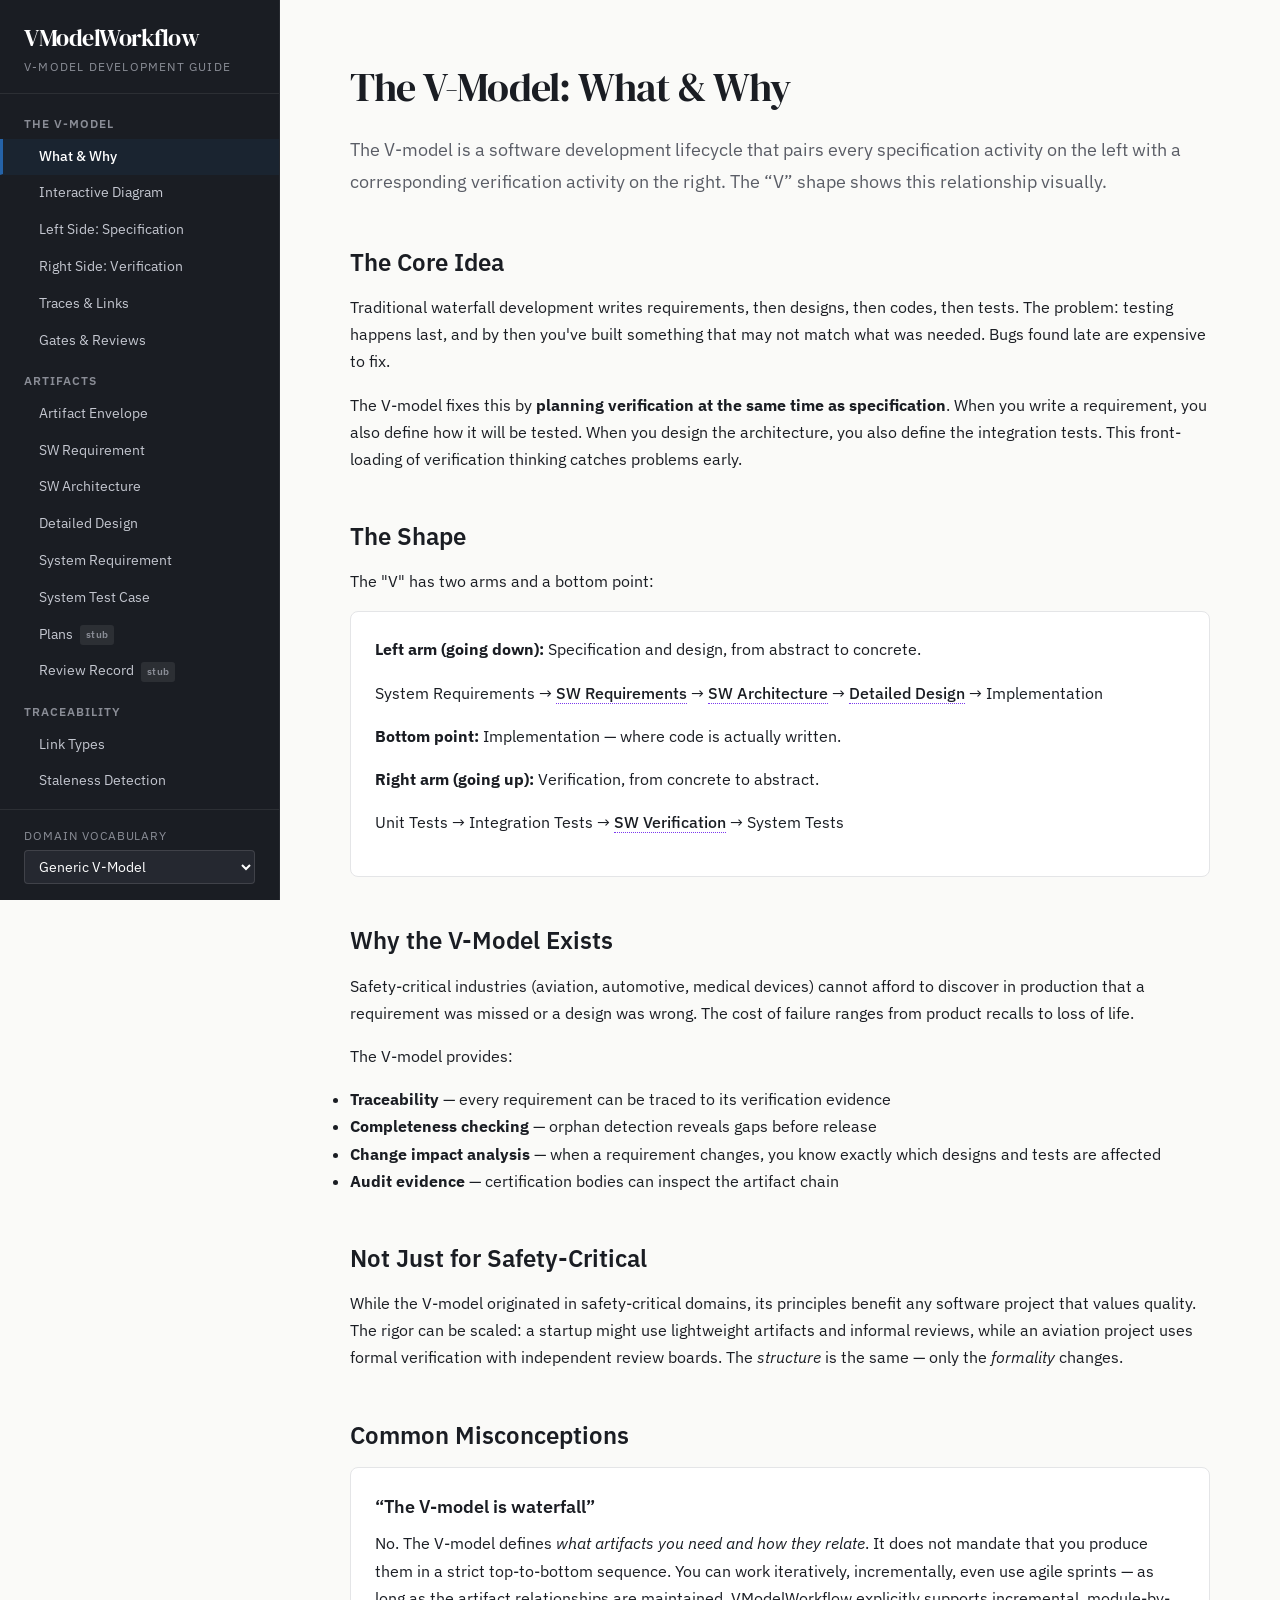
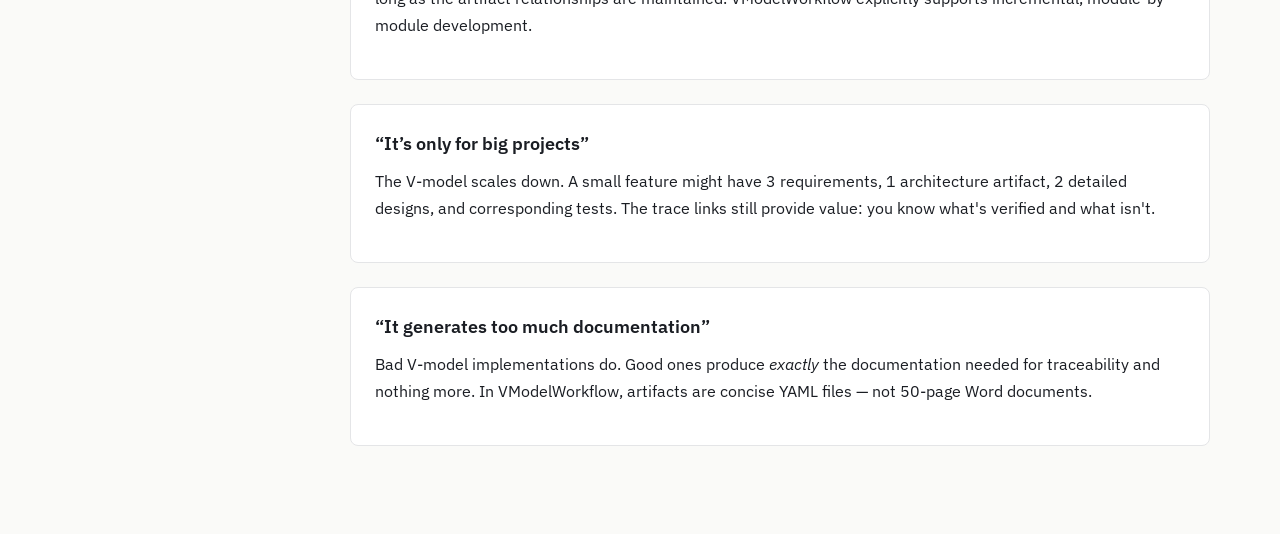
==== commit f88f7f33: "Rename project in files" ====
--- a/docs/guide/index.html
+++ b/docs/guide/index.html
@@ -3,7 +3,7 @@
 <head>
   <meta charset="UTF-8">
   <meta name="viewport" content="width=device-width, initial-scale=1.0">
-  <title>DoWorkflow — V-Model Development Guide</title>
+  <title>VModelWorkflow — V-Model Development Guide</title>
   <link rel="stylesheet" href="css/main.css">
 </head>
 <body>
@@ -13,7 +13,7 @@
      ============================================================ -->
 <aside class="sidebar">
   <div class="sidebar-header">
-    <h1>DoWorkflow</h1>
+    <h1>VModelWorkflow</h1>
     <div class="subtitle">V-Model Development Guide</div>
   </div>
 
@@ -64,7 +64,7 @@
 
     <!-- Framework -->
     <div class="nav-group">
-      <span class="nav-group-label">DoWorkflow Framework</span>
+      <span class="nav-group-label">VModelWorkflow Framework</span>
       <a class="nav-link" data-section="fw-pillars" href="#fw-pillars">Three Pillars</a>
       <a class="nav-link" data-section="fw-drtdd" href="#fw-drtdd">DRTDD</a>
       <a class="nav-link" data-section="fw-skills" href="#fw-skills">Skill System <span class="status-badge stub">stub</span></a>
@@ -122,7 +122,7 @@
     <h3>Common Misconceptions</h3>
     <div class="card">
       <h4>&ldquo;The V-model is waterfall&rdquo;</h4>
-      <p>No. The V-model defines <em>what artifacts you need and how they relate</em>. It does not mandate that you produce them in a strict top-to-bottom sequence. You can work iteratively, incrementally, even use agile sprints &mdash; as long as the artifact relationships are maintained. DoWorkflow explicitly supports incremental, module-by-module development.</p>
+      <p>No. The V-model defines <em>what artifacts you need and how they relate</em>. It does not mandate that you produce them in a strict top-to-bottom sequence. You can work iteratively, incrementally, even use agile sprints &mdash; as long as the artifact relationships are maintained. VModelWorkflow explicitly supports incremental, module-by-module development.</p>
     </div>
     <div class="card">
       <h4>&ldquo;It&rsquo;s only for big projects&rdquo;</h4>
@@ -130,7 +130,7 @@
     </div>
     <div class="card">
       <h4>&ldquo;It generates too much documentation&rdquo;</h4>
-      <p>Bad V-model implementations do. Good ones produce <em>exactly</em> the documentation needed for traceability and nothing more. In DoWorkflow, artifacts are concise YAML files &mdash; not 50-page Word documents.</p>
+      <p>Bad V-model implementations do. Good ones produce <em>exactly</em> the documentation needed for traceability and nothing more. In VModelWorkflow, artifacts are concise YAML files &mdash; not 50-page Word documents.</p>
     </div>
   </section>
 
@@ -1790,8 +1790,8 @@
 
   <!-- ===================== THREE PILLARS ===================== -->
   <section id="fw-pillars" class="content-section">
-    <h2>DoWorkflow: Three Pillars</h2>
-    <p class="lead">DoWorkflow is built as three independent pillars that can be used standalone or combined. No pillar depends on the others to function.</p>
+    <h2>VModelWorkflow: Three Pillars</h2>
+    <p class="lead">VModelWorkflow is built as three independent pillars that can be used standalone or combined. No pillar depends on the others to function.</p>
 
     <div class="card-grid">
       <div class="card">
--- a/docs/guide/css/main.css
+++ b/docs/guide/css/main.css
@@ -1,5 +1,5 @@
 /* ==========================================================================
-   DoWorkflow Documentation — Main Stylesheet
+   VModelWorkflow Documentation — Main Stylesheet
    Aesthetic: Editorial/Technical — precise, serious, memorable
    ========================================================================== */
 
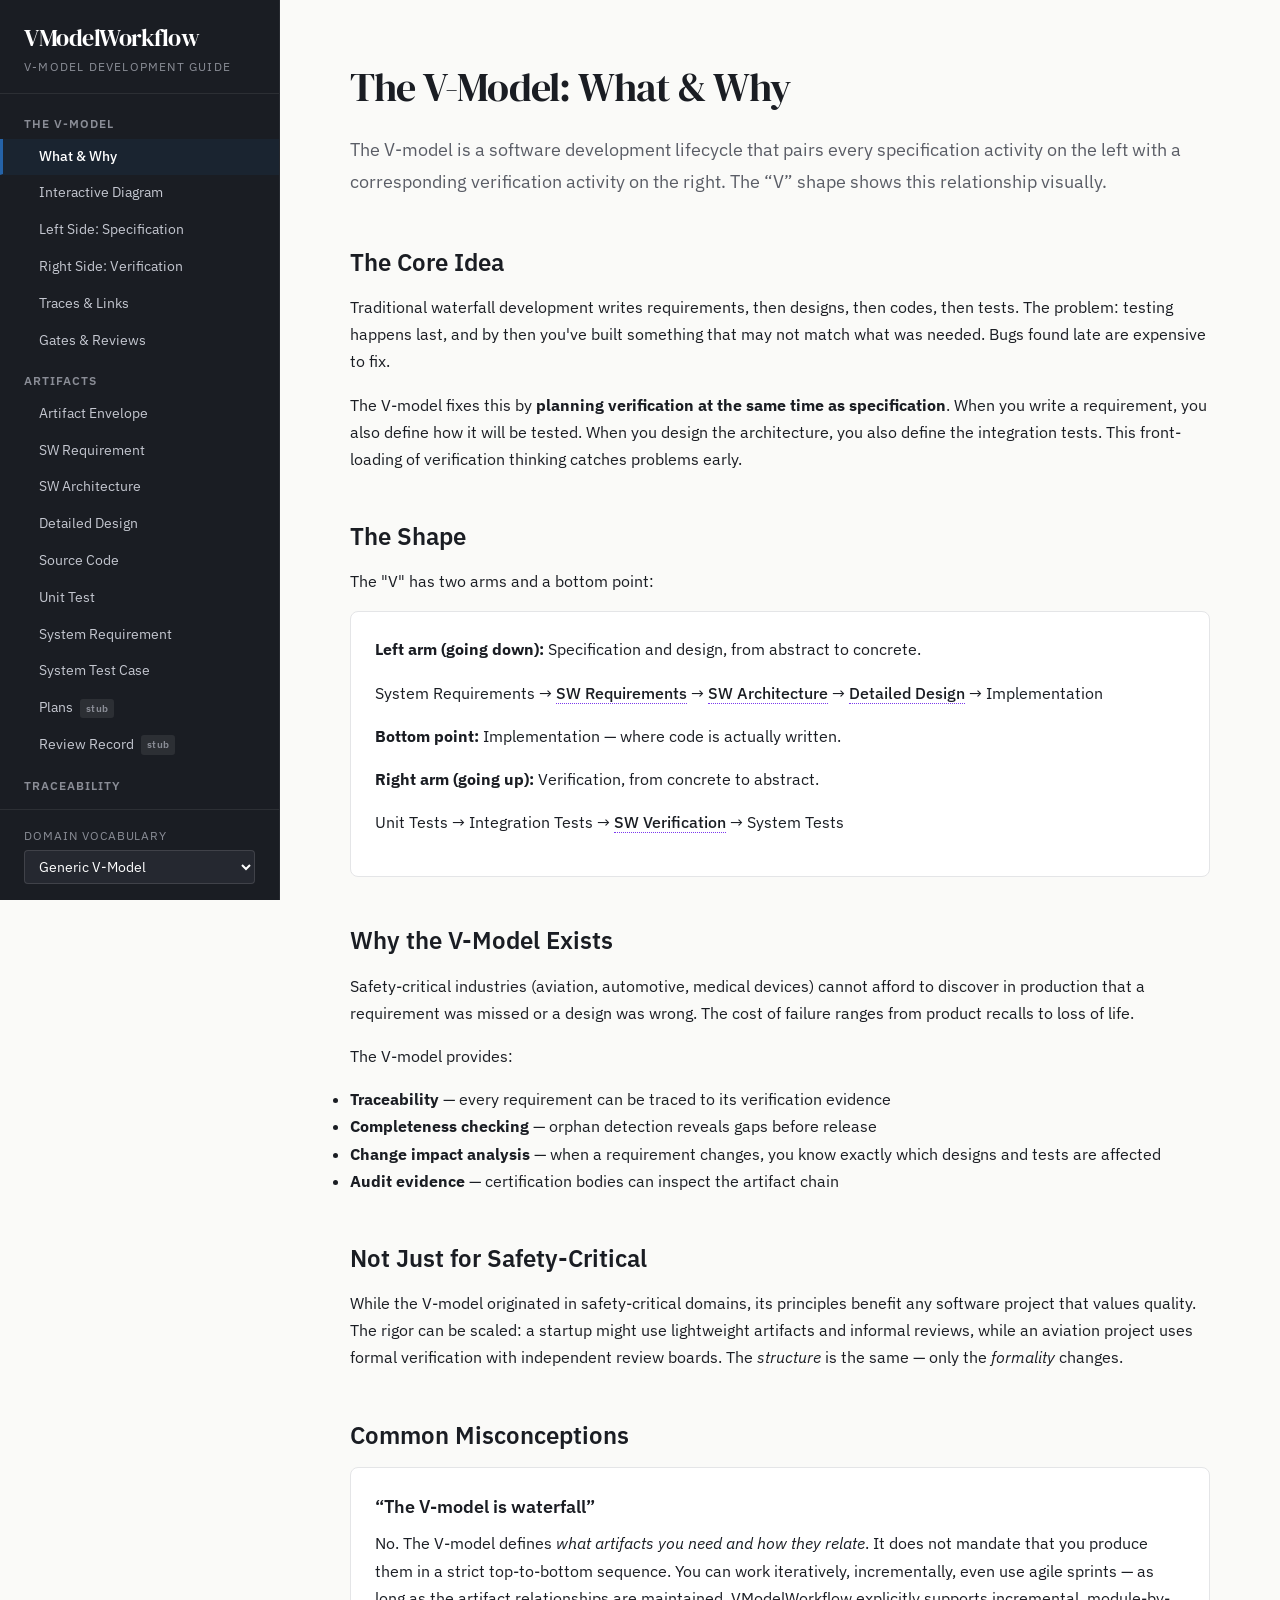
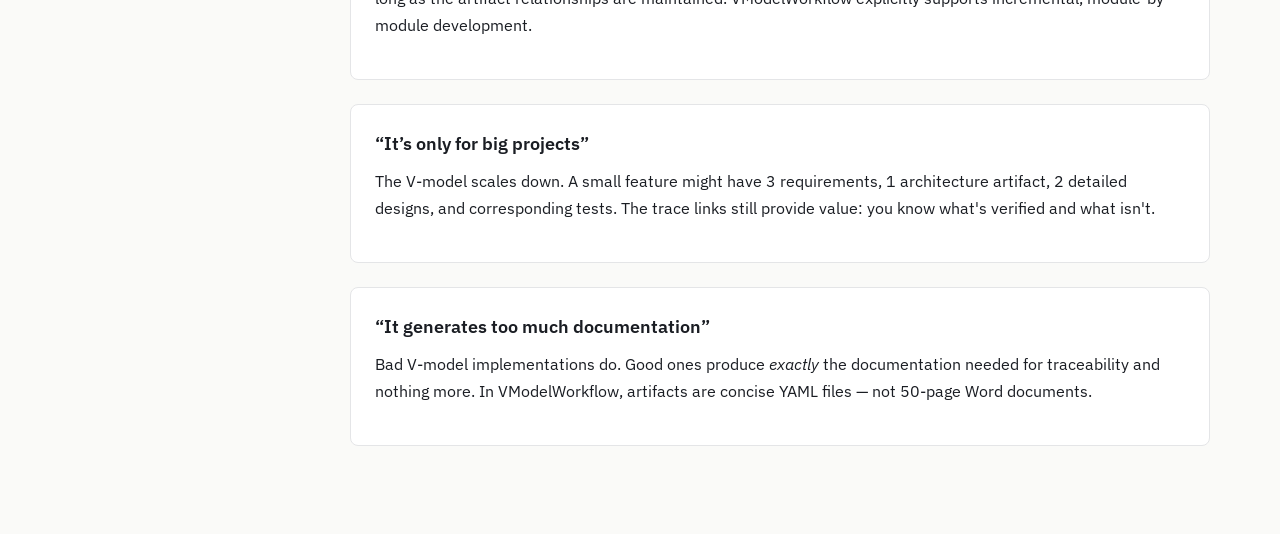
==== commit ee4ee52d: "Update documentation" ====
--- a/docs/guide/index.html
+++ b/docs/guide/index.html
@@ -36,6 +36,8 @@
       <a class="nav-link" data-section="artifact-sw-requirement" href="#artifact-sw-requirement">SW Requirement</a>
       <a class="nav-link" data-section="artifact-sw-architecture" href="#artifact-sw-architecture">SW Architecture</a>
       <a class="nav-link" data-section="artifact-detailed-design" href="#artifact-detailed-design">Detailed Design</a>
+      <a class="nav-link" href="artifacts/source-code.html">Source Code</a>
+      <a class="nav-link" href="artifacts/unit-test.html">Unit Test</a>
       <a class="nav-link" data-section="artifact-system-requirement" href="#artifact-system-requirement">System Requirement</a>
       <a class="nav-link" data-section="artifact-system-test-case" href="#artifact-system-test-case">System Test Case</a>
       <a class="nav-link" data-section="artifact-plans" href="#artifact-plans">Plans <span class="status-badge stub">stub</span></a>
@@ -1932,6 +1934,9 @@
   // Sidebar link clicks
   document.querySelectorAll('.nav-link').forEach(link => {
     link.addEventListener('click', function(e) {
+      const href = this.getAttribute('href') || '';
+      // Let external links (non-hash) navigate normally
+      if (href && !href.startsWith('#')) return;
       e.preventDefault();
       const section = this.getAttribute('data-section');
       if (section) window.showSection(section);
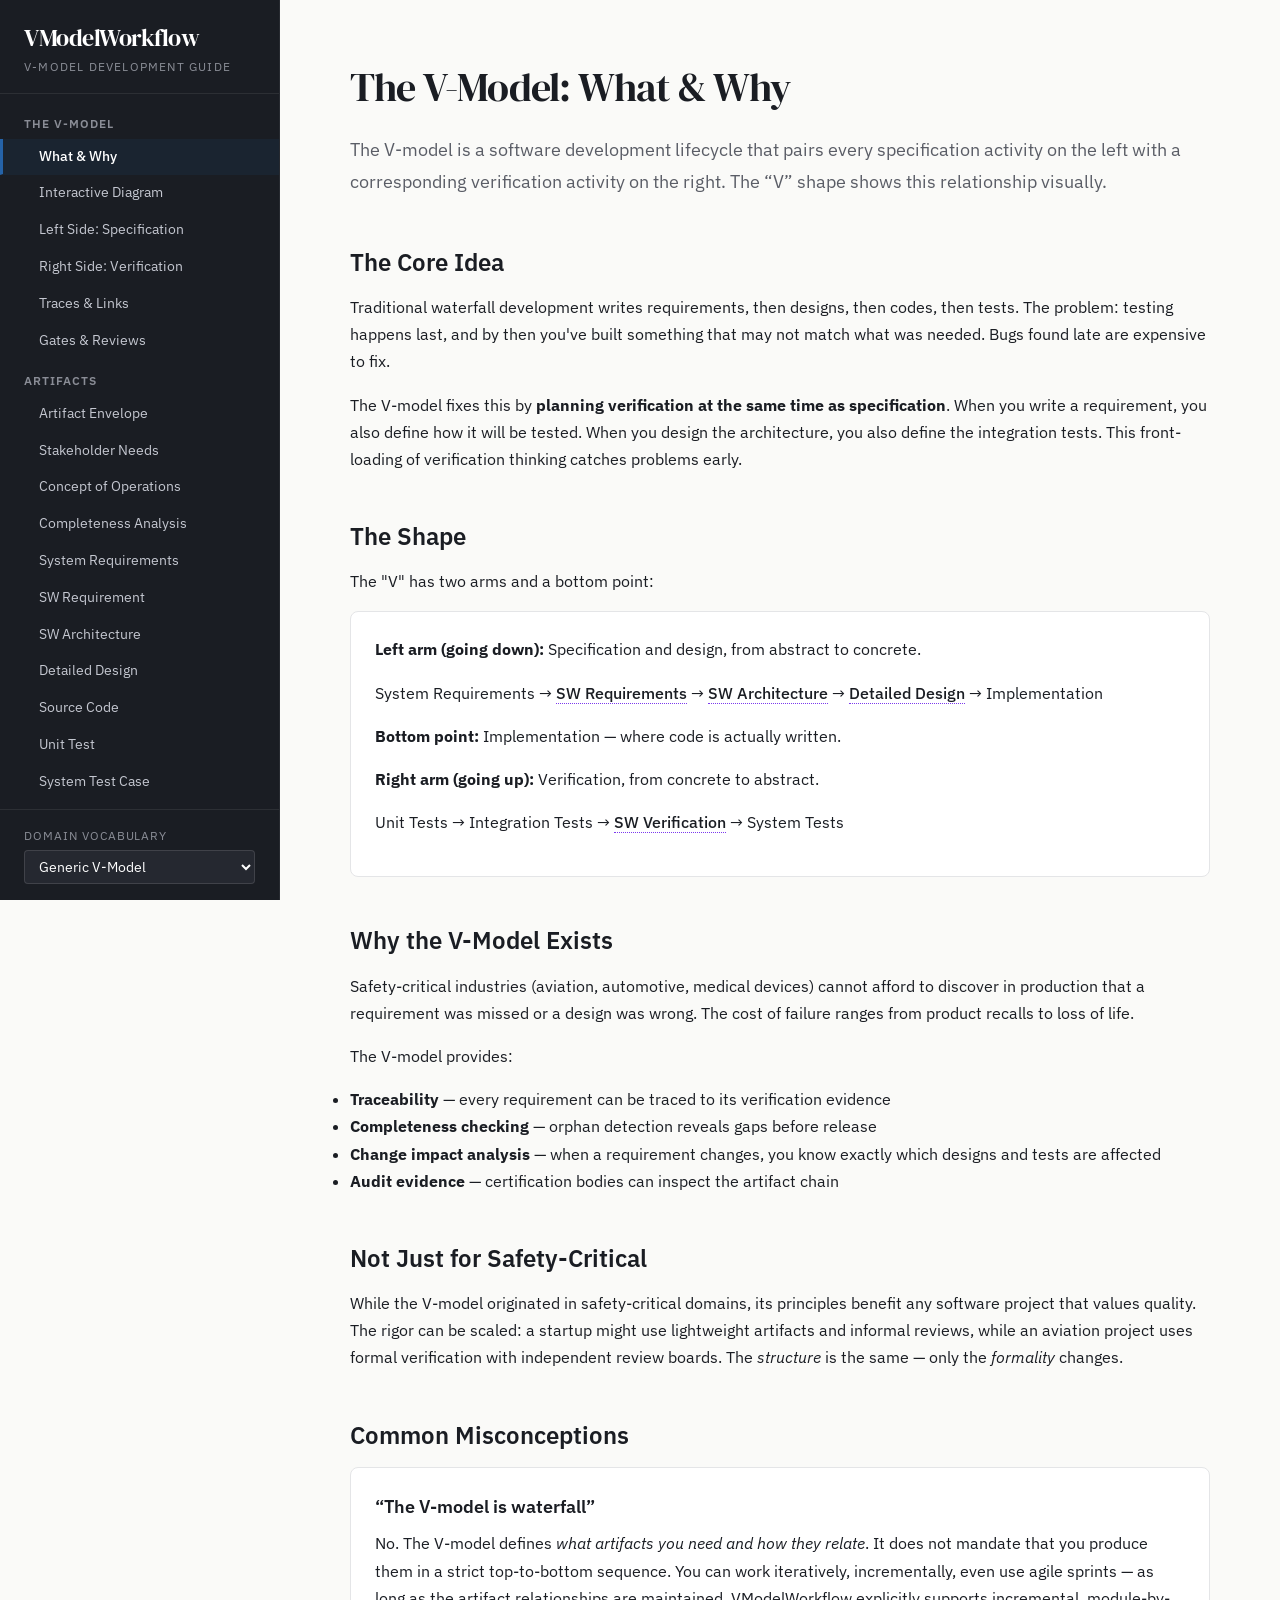
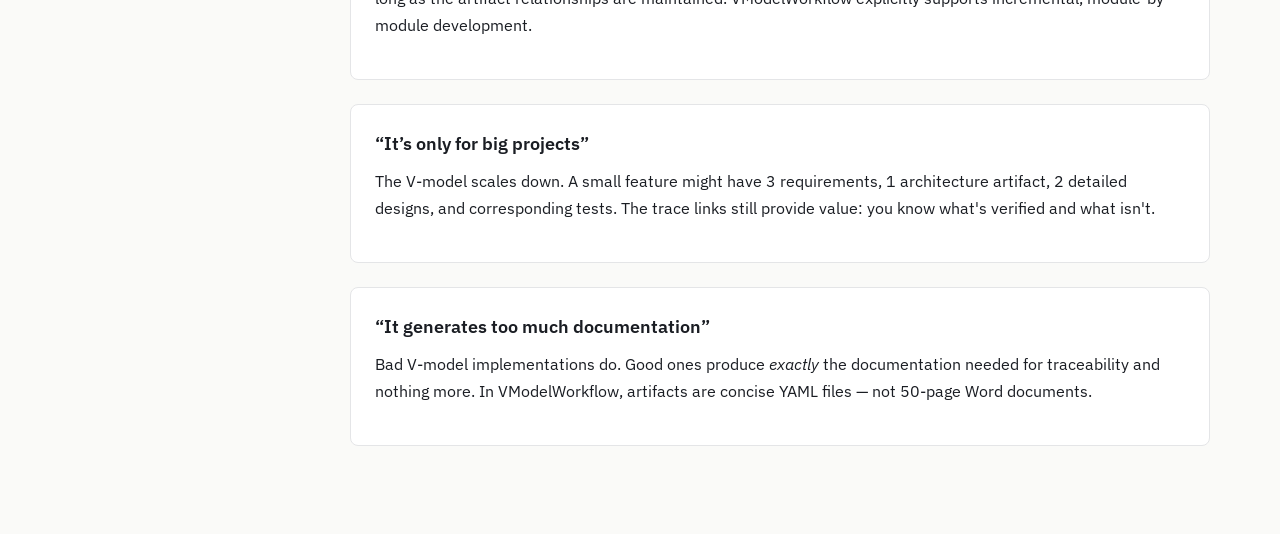
==== commit 7b56c57b: "Addint system requirements page" ====
--- a/docs/guide/index.html
+++ b/docs/guide/index.html
@@ -33,12 +33,15 @@
     <div class="nav-group">
       <span class="nav-group-label">Artifacts</span>
       <a class="nav-link" data-section="artifact-envelope" href="#artifact-envelope">Artifact Envelope</a>
+      <a class="nav-link" href="artifacts/stakeholder-needs.html">Stakeholder Needs</a>
+      <a class="nav-link" href="artifacts/conops.html">Concept of Operations</a>
+      <a class="nav-link" href="artifacts/completeness-analysis.html">Completeness Analysis</a>
+      <a class="nav-link" href="artifacts/system-requirements.html">System Requirements</a>
       <a class="nav-link" data-section="artifact-sw-requirement" href="#artifact-sw-requirement">SW Requirement</a>
       <a class="nav-link" data-section="artifact-sw-architecture" href="#artifact-sw-architecture">SW Architecture</a>
-      <a class="nav-link" data-section="artifact-detailed-design" href="#artifact-detailed-design">Detailed Design</a>
+      <a class="nav-link" href="artifacts/detailed-design.html">Detailed Design</a>
       <a class="nav-link" href="artifacts/source-code.html">Source Code</a>
       <a class="nav-link" href="artifacts/unit-test.html">Unit Test</a>
-      <a class="nav-link" data-section="artifact-system-requirement" href="#artifact-system-requirement">System Requirement</a>
       <a class="nav-link" data-section="artifact-system-test-case" href="#artifact-system-test-case">System Test Case</a>
       <a class="nav-link" data-section="artifact-plans" href="#artifact-plans">Plans <span class="status-badge stub">stub</span></a>
       <a class="nav-link" data-section="artifact-review-record" href="#artifact-review-record">Review Record <span class="status-badge stub">stub</span></a>
@@ -69,7 +72,7 @@
       <span class="nav-group-label">VModelWorkflow Framework</span>
       <a class="nav-link" data-section="fw-pillars" href="#fw-pillars">Three Pillars</a>
       <a class="nav-link" data-section="fw-drtdd" href="#fw-drtdd">DRTDD</a>
-      <a class="nav-link" data-section="fw-skills" href="#fw-skills">Skill System <span class="status-badge stub">stub</span></a>
+      <a class="nav-link" href="skills-architecture.html">Skills Architecture</a>
       <a class="nav-link" data-section="fw-assurance" href="#fw-assurance">Assurance Levels <span class="status-badge stub">stub</span></a>
     </div>
   </nav>
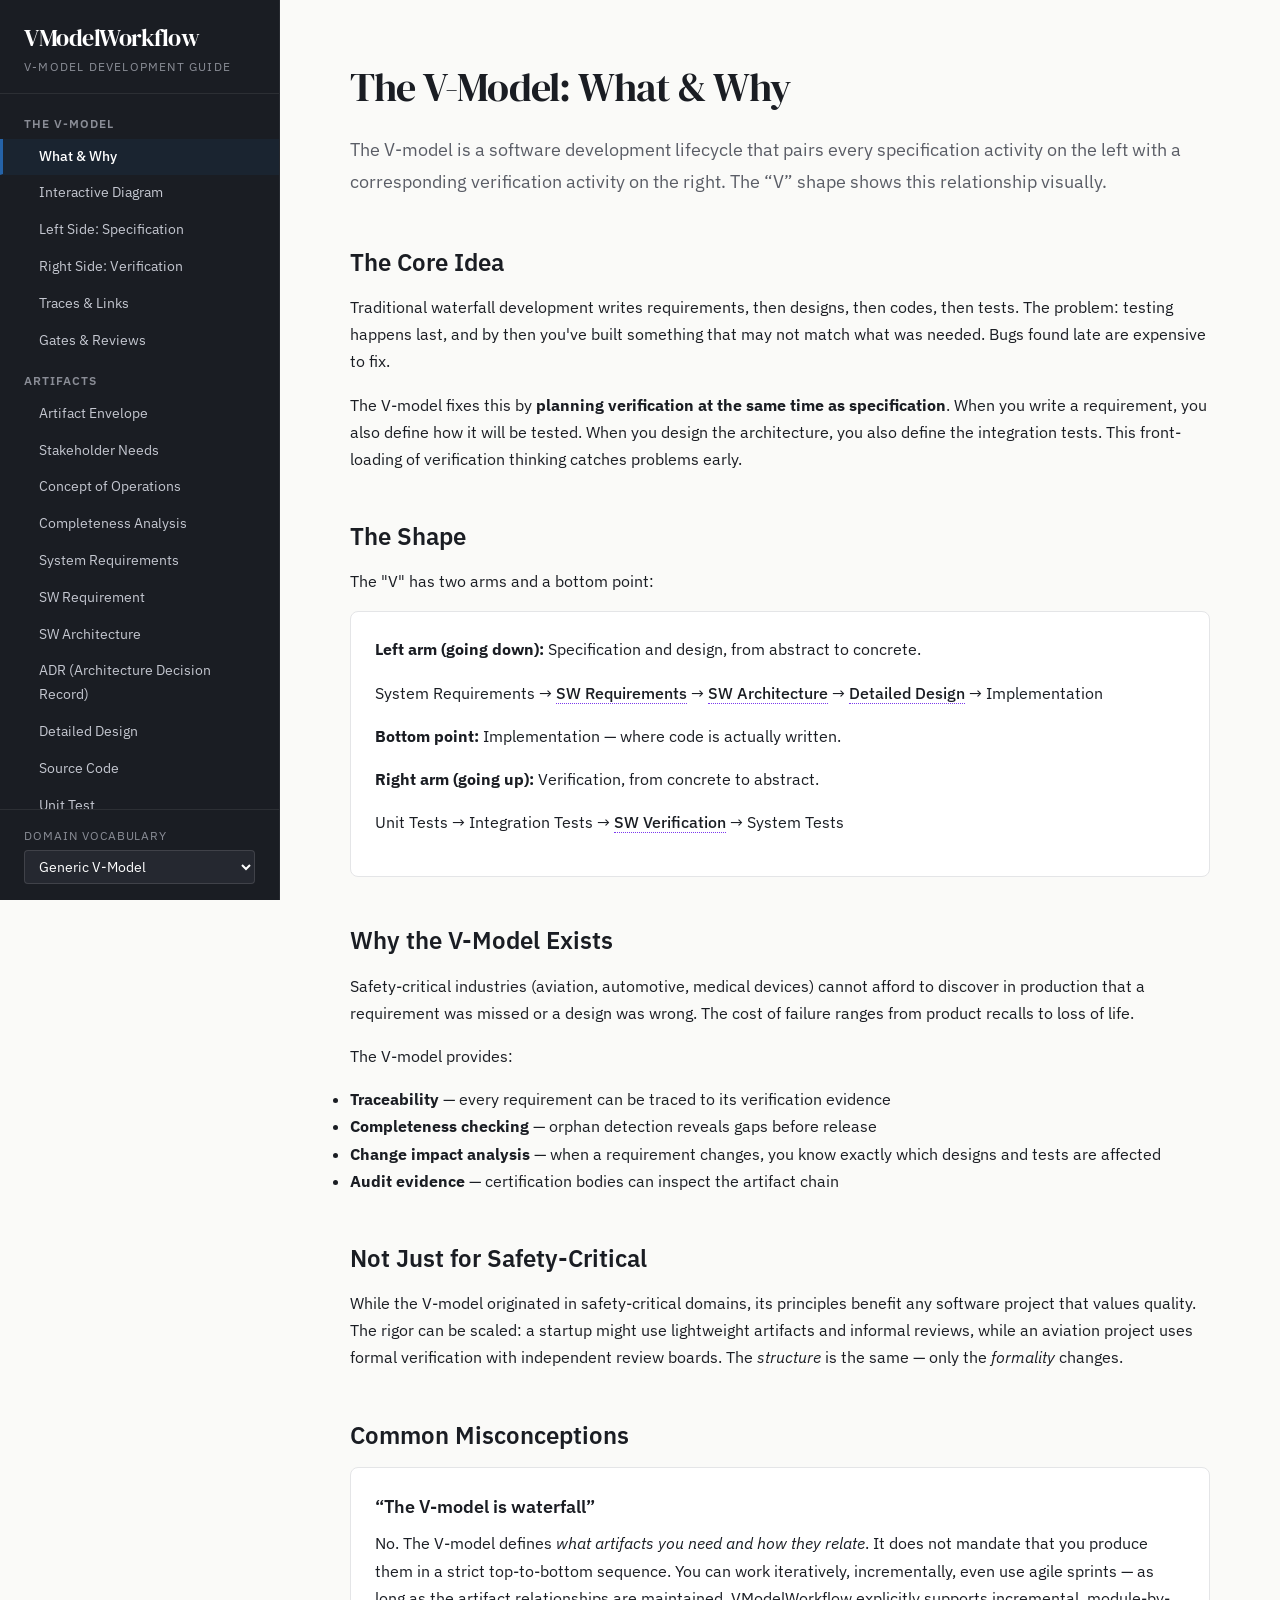
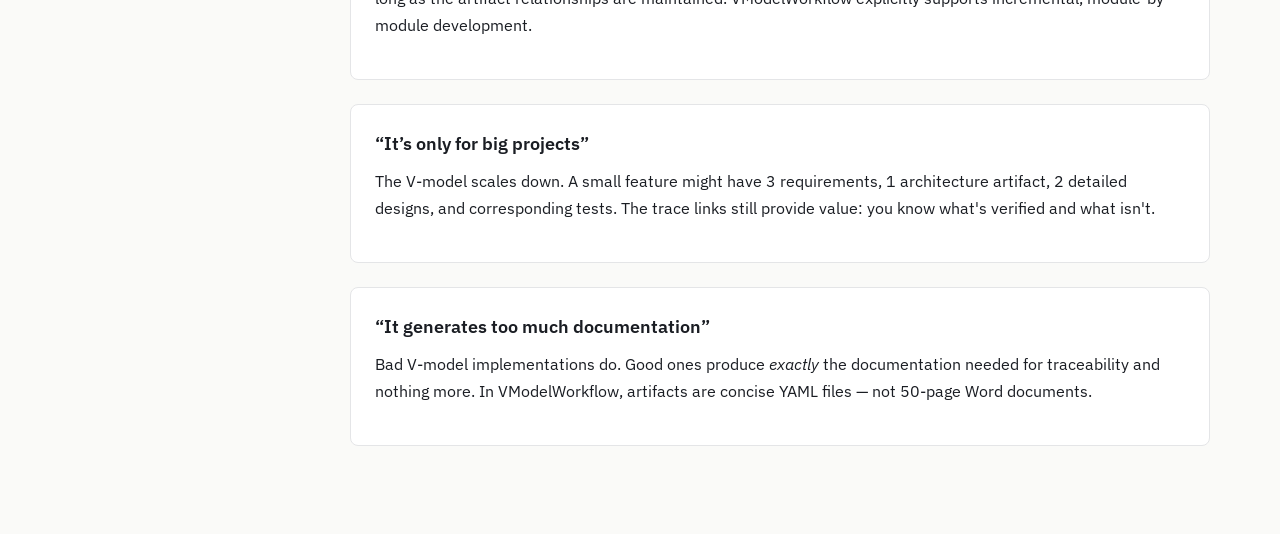
==== commit 8b4fea2b: "Phase 2 kickoff: refine approach, author ADR, capture authoring pattern - Refine Phase 2 to whole-do" ====
--- a/docs/guide/index.html
+++ b/docs/guide/index.html
@@ -39,6 +39,7 @@
       <a class="nav-link" href="artifacts/system-requirements.html">System Requirements</a>
       <a class="nav-link" data-section="artifact-sw-requirement" href="#artifact-sw-requirement">SW Requirement</a>
       <a class="nav-link" data-section="artifact-sw-architecture" href="#artifact-sw-architecture">SW Architecture</a>
+      <a class="nav-link" href="artifacts/adr.html">ADR (Architecture Decision Record)</a>
       <a class="nav-link" href="artifacts/detailed-design.html">Detailed Design</a>
       <a class="nav-link" href="artifacts/source-code.html">Source Code</a>
       <a class="nav-link" href="artifacts/unit-test.html">Unit Test</a>
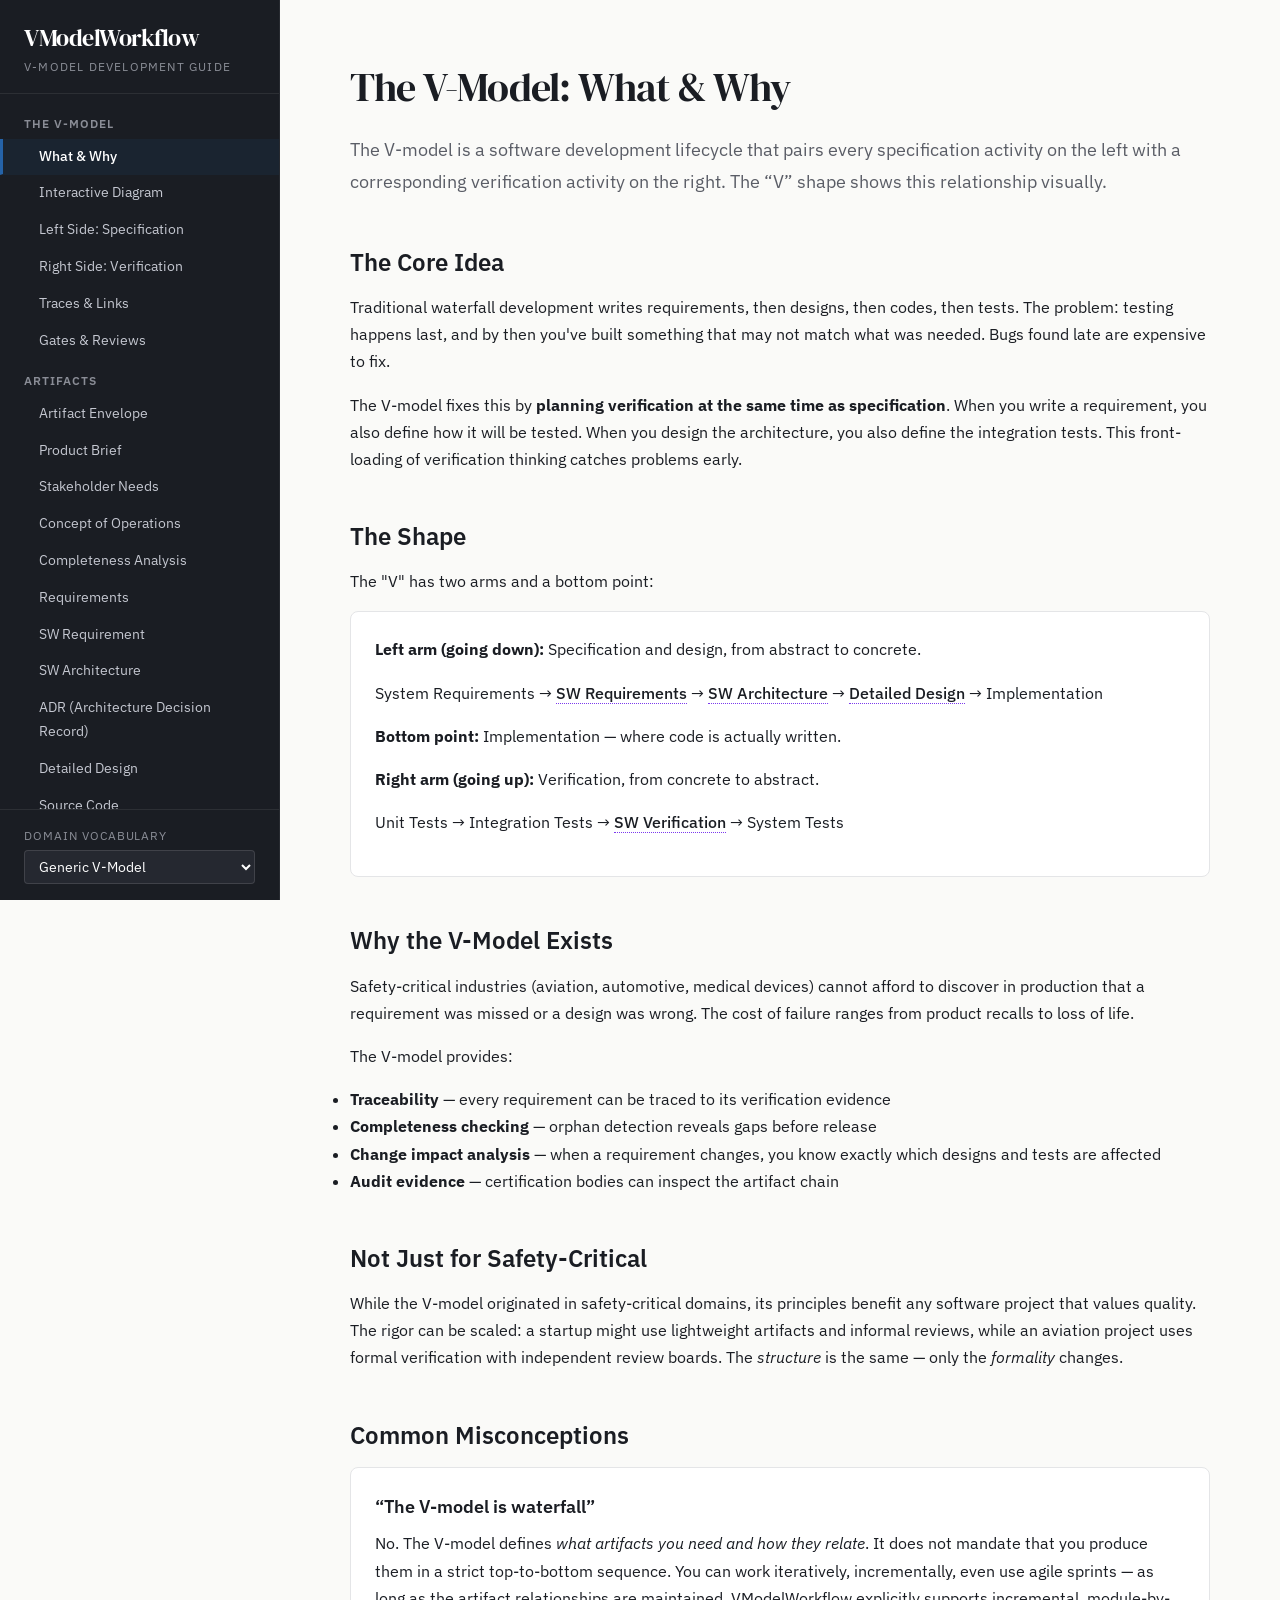
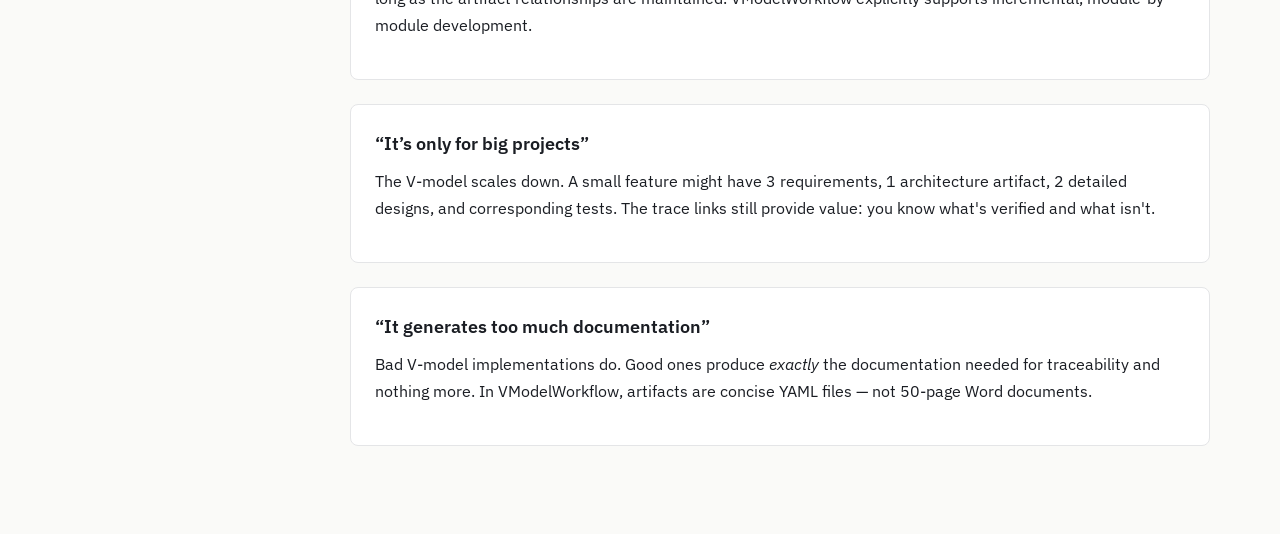
==== commit 62e2c3a2: "Phase 2: author Requirements page under 5-section structure New docs/guide/artifacts/requirements.ht" ====
--- a/docs/guide/index.html
+++ b/docs/guide/index.html
@@ -33,10 +33,11 @@
     <div class="nav-group">
       <span class="nav-group-label">Artifacts</span>
       <a class="nav-link" data-section="artifact-envelope" href="#artifact-envelope">Artifact Envelope</a>
+      <a class="nav-link" href="artifacts/product-brief.html">Product Brief</a>
       <a class="nav-link" href="artifacts/stakeholder-needs.html">Stakeholder Needs</a>
       <a class="nav-link" href="artifacts/conops.html">Concept of Operations</a>
       <a class="nav-link" href="artifacts/completeness-analysis.html">Completeness Analysis</a>
-      <a class="nav-link" href="artifacts/system-requirements.html">System Requirements</a>
+      <a class="nav-link" href="artifacts/requirements.html">Requirements</a>
       <a class="nav-link" data-section="artifact-sw-requirement" href="#artifact-sw-requirement">SW Requirement</a>
       <a class="nav-link" data-section="artifact-sw-architecture" href="#artifact-sw-architecture">SW Architecture</a>
       <a class="nav-link" href="artifacts/adr.html">ADR (Architecture Decision Record)</a>
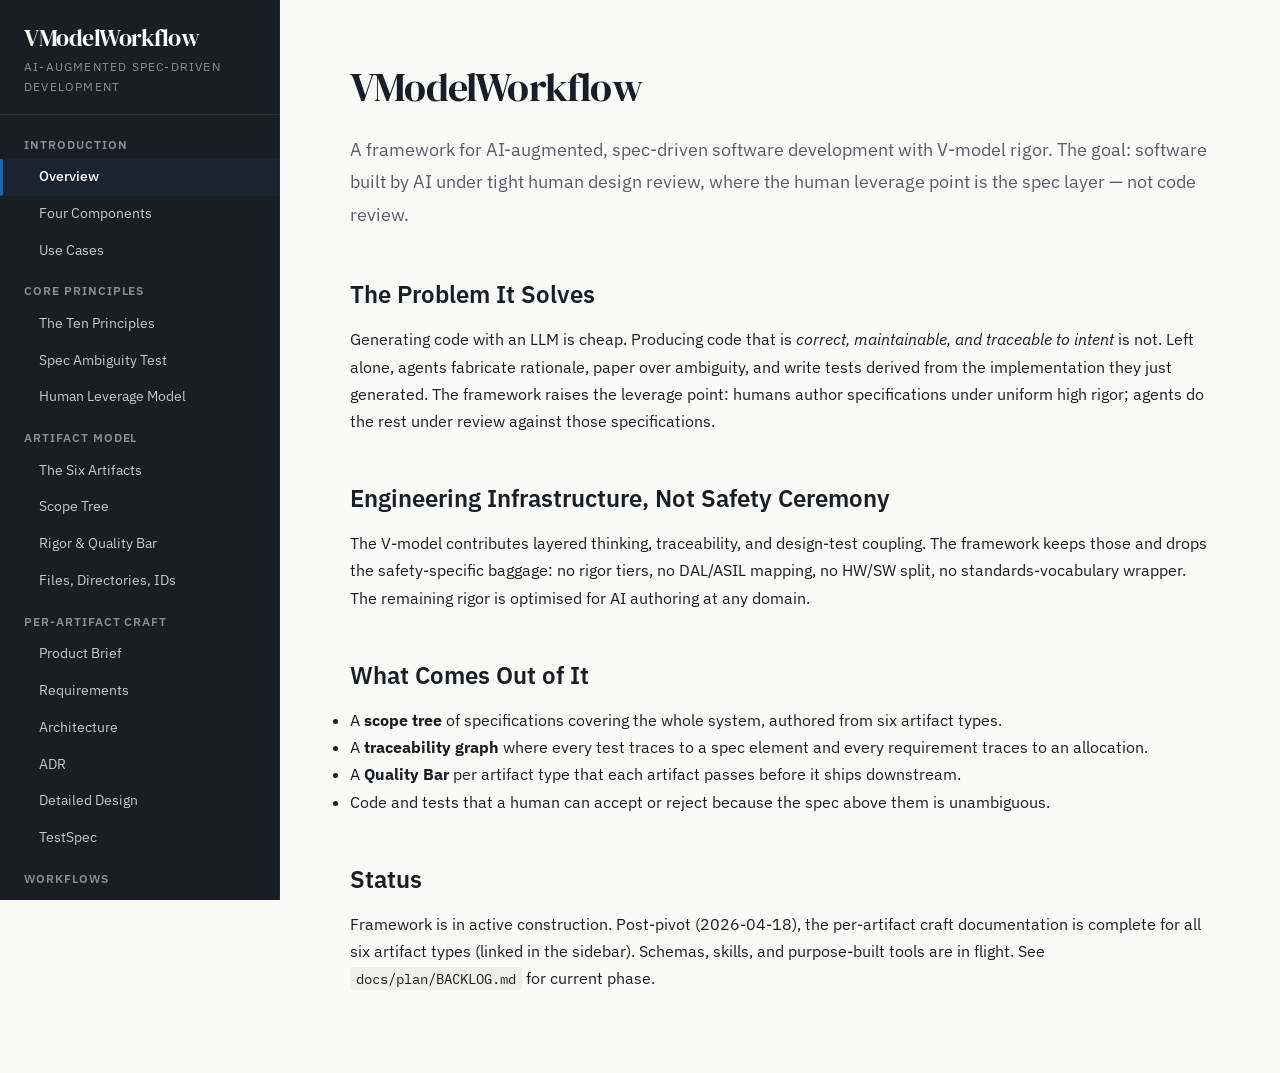
==== commit 56ecb286: "Phase 2 complete: cleanup, landing-page rewrite, quality pass Archive pre-pivot artifact pages and d" ====
--- a/docs/guide/index.html
+++ b/docs/guide/index.html
@@ -3,7 +3,7 @@
 <head>
   <meta charset="UTF-8">
   <meta name="viewport" content="width=device-width, initial-scale=1.0">
-  <title>VModelWorkflow — V-Model Development Guide</title>
+  <title>VModelWorkflow — AI-Augmented Spec-Driven Development</title>
   <link rel="stylesheet" href="css/main.css">
 </head>
 <body>
@@ -14,79 +14,56 @@
 <aside class="sidebar">
   <div class="sidebar-header">
     <h1>VModelWorkflow</h1>
-    <div class="subtitle">V-Model Development Guide</div>
+    <div class="subtitle">AI-Augmented Spec-Driven Development</div>
   </div>
 
   <nav class="sidebar-nav">
-    <!-- V-Model Concepts -->
     <div class="nav-group">
-      <span class="nav-group-label">The V-Model</span>
-      <a class="nav-link" data-section="v-model-overview" href="#v-model-overview">What &amp; Why</a>
-      <a class="nav-link" data-section="v-model-diagram" href="#v-model-diagram">Interactive Diagram</a>
-      <a class="nav-link" data-section="v-model-left" href="#v-model-left">Left Side: Specification</a>
-      <a class="nav-link" data-section="v-model-right" href="#v-model-right">Right Side: Verification</a>
-      <a class="nav-link" data-section="v-model-traces" href="#v-model-traces">Traces &amp; Links</a>
-      <a class="nav-link" data-section="v-model-gates" href="#v-model-gates">Gates &amp; Reviews</a>
-    </div>
-
-    <!-- Artifacts -->
+      <span class="nav-group-label">Introduction</span>
+      <a class="nav-link" data-section="overview" href="#overview">Overview</a>
+      <a class="nav-link" data-section="four-components" href="#four-components">Four Components</a>
+      <a class="nav-link" data-section="use-cases" href="#use-cases">Use Cases</a>
+    </div>
+
     <div class="nav-group">
-      <span class="nav-group-label">Artifacts</span>
-      <a class="nav-link" data-section="artifact-envelope" href="#artifact-envelope">Artifact Envelope</a>
+      <span class="nav-group-label">Core Principles</span>
+      <a class="nav-link" data-section="principles" href="#principles">The Ten Principles</a>
+      <a class="nav-link" data-section="spec-ambiguity-test" href="#spec-ambiguity-test">Spec Ambiguity Test</a>
+      <a class="nav-link" data-section="human-leverage" href="#human-leverage">Human Leverage Model</a>
+    </div>
+
+    <div class="nav-group">
+      <span class="nav-group-label">Artifact Model</span>
+      <a class="nav-link" data-section="artifact-set" href="#artifact-set">The Six Artifacts</a>
+      <a class="nav-link" data-section="scope-tree" href="#scope-tree">Scope Tree</a>
+      <a class="nav-link" data-section="quality-bar" href="#quality-bar">Rigor &amp; Quality Bar</a>
+      <a class="nav-link" data-section="file-shape" href="#file-shape">Files, Directories, IDs</a>
+    </div>
+
+    <div class="nav-group">
+      <span class="nav-group-label">Per-Artifact Craft</span>
       <a class="nav-link" href="artifacts/product-brief.html">Product Brief</a>
-      <a class="nav-link" href="artifacts/stakeholder-needs.html">Stakeholder Needs</a>
-      <a class="nav-link" href="artifacts/conops.html">Concept of Operations</a>
-      <a class="nav-link" href="artifacts/completeness-analysis.html">Completeness Analysis</a>
       <a class="nav-link" href="artifacts/requirements.html">Requirements</a>
-      <a class="nav-link" data-section="artifact-sw-requirement" href="#artifact-sw-requirement">SW Requirement</a>
-      <a class="nav-link" data-section="artifact-sw-architecture" href="#artifact-sw-architecture">SW Architecture</a>
-      <a class="nav-link" href="artifacts/adr.html">ADR (Architecture Decision Record)</a>
+      <a class="nav-link" href="artifacts/architecture.html">Architecture</a>
+      <a class="nav-link" href="artifacts/adr.html">ADR</a>
       <a class="nav-link" href="artifacts/detailed-design.html">Detailed Design</a>
-      <a class="nav-link" href="artifacts/source-code.html">Source Code</a>
-      <a class="nav-link" href="artifacts/unit-test.html">Unit Test</a>
-      <a class="nav-link" data-section="artifact-system-test-case" href="#artifact-system-test-case">System Test Case</a>
-      <a class="nav-link" data-section="artifact-plans" href="#artifact-plans">Plans <span class="status-badge stub">stub</span></a>
-      <a class="nav-link" data-section="artifact-review-record" href="#artifact-review-record">Review Record <span class="status-badge stub">stub</span></a>
-    </div>
-
-    <!-- Traceability -->
+      <a class="nav-link" href="artifacts/testspec.html">TestSpec</a>
+    </div>
+
     <div class="nav-group">
-      <span class="nav-group-label">Traceability</span>
-      <a class="nav-link" data-section="trace-link-types" href="#trace-link-types">Link Types</a>
-      <a class="nav-link" data-section="trace-staleness" href="#trace-staleness">Staleness Detection</a>
-      <a class="nav-link" data-section="trace-validation" href="#trace-validation">Validation <span class="status-badge stub">stub</span></a>
-    </div>
-
-    <!-- E2E Walkthrough -->
+      <span class="nav-group-label">Workflows</span>
+      <a class="nav-link" data-section="spec-greenfield" href="#spec-greenfield">Specification (Greenfield)</a>
+      <a class="nav-link" data-section="spec-retrofit" href="#spec-retrofit">Specification (Retrofit)</a>
+      <a class="nav-link" data-section="update-mode" href="#update-mode">Update Mode</a>
+      <a class="nav-link" data-section="build-workflow" href="#build-workflow">Build Workflow</a>
+    </div>
+
     <div class="nav-group">
-      <span class="nav-group-label">E2E Walkthrough</span>
-      <a class="nav-link" data-section="e2e-intro" href="#e2e-intro">Calculator Example</a>
-      <a class="nav-link" data-section="e2e-requirements" href="#e2e-requirements">Requirements</a>
-      <a class="nav-link" data-section="e2e-architecture" href="#e2e-architecture">Architecture</a>
-      <a class="nav-link" data-section="e2e-design" href="#e2e-design">Detailed Design</a>
-      <a class="nav-link" data-section="e2e-implementation" href="#e2e-implementation">Implementation</a>
-      <a class="nav-link" data-section="e2e-verification" href="#e2e-verification">Verification</a>
-      <a class="nav-link" data-section="e2e-trace-matrix" href="#e2e-trace-matrix">Trace Matrix</a>
-    </div>
-
-    <!-- Framework -->
-    <div class="nav-group">
-      <span class="nav-group-label">VModelWorkflow Framework</span>
-      <a class="nav-link" data-section="fw-pillars" href="#fw-pillars">Three Pillars</a>
-      <a class="nav-link" data-section="fw-drtdd" href="#fw-drtdd">DRTDD</a>
-      <a class="nav-link" href="skills-architecture.html">Skills Architecture</a>
-      <a class="nav-link" data-section="fw-assurance" href="#fw-assurance">Assurance Levels <span class="status-badge stub">stub</span></a>
+      <span class="nav-group-label">Further Reading</span>
+      <a class="nav-link" data-section="skills" href="#skills">Skills Architecture</a>
+      <a class="nav-link" data-section="references" href="#references">References</a>
     </div>
   </nav>
-
-  <div class="domain-switcher">
-    <label for="domain-select">Domain Vocabulary</label>
-    <select id="domain-select">
-      <option value="generic">Generic V-Model</option>
-      <option value="do178c">DO-178C (Aviation)</option>
-      <option value="aspice">ASPICE / ISO 26262 (Automotive)</option>
-    </select>
-  </div>
 </aside>
 
 <!-- ============================================================
@@ -94,1800 +71,531 @@
      ============================================================ -->
 <main class="main-content">
 
-  <!-- ===================== V-MODEL OVERVIEW ===================== -->
-  <section id="v-model-overview" class="content-section active">
-    <h2>The V-Model: What &amp; Why</h2>
-    <p class="lead">The V-model is a software development lifecycle that pairs every specification activity on the left with a corresponding verification activity on the right. The &ldquo;V&rdquo; shape shows this relationship visually.</p>
-
-    <h3>The Core Idea</h3>
-    <p>Traditional waterfall development writes requirements, then designs, then codes, then tests. The problem: testing happens last, and by then you've built something that may not match what was needed. Bugs found late are expensive to fix.</p>
-    <p>The V-model fixes this by <strong>planning verification at the same time as specification</strong>. When you write a requirement, you also define how it will be tested. When you design the architecture, you also define the integration tests. This front-loading of verification thinking catches problems early.</p>
-
-    <h3>The Shape</h3>
-    <p>The "V" has two arms and a bottom point:</p>
-    <div class="card">
-      <p><strong>Left arm (going down):</strong> Specification and design, from abstract to concrete.</p>
-      <p>System Requirements &rarr; <span data-term="sw-requirement">SW Requirements</span> &rarr; <span data-term="sw-architecture">SW Architecture</span> &rarr; <span data-term="detailed-design">Detailed Design</span> &rarr; Implementation</p>
-      <p><strong>Bottom point:</strong> Implementation &mdash; where code is actually written.</p>
-      <p><strong>Right arm (going up):</strong> Verification, from concrete to abstract.</p>
-      <p>Unit Tests &rarr; Integration Tests &rarr; <span data-term="sw-verification">SW Verification</span> &rarr; System Tests</p>
-    </div>
-
-    <h3>Why the V-Model Exists</h3>
-    <p>Safety-critical industries (aviation, automotive, medical devices) cannot afford to discover in production that a requirement was missed or a design was wrong. The cost of failure ranges from product recalls to loss of life.</p>
-    <p>The V-model provides:</p>
-    <ul>
-      <li><strong>Traceability</strong> &mdash; every requirement can be traced to its verification evidence</li>
-      <li><strong>Completeness checking</strong> &mdash; orphan detection reveals gaps before release</li>
-      <li><strong>Change impact analysis</strong> &mdash; when a requirement changes, you know exactly which designs and tests are affected</li>
-      <li><strong>Audit evidence</strong> &mdash; certification bodies can inspect the artifact chain</li>
-    </ul>
-
-    <h3>Not Just for Safety-Critical</h3>
-    <p>While the V-model originated in safety-critical domains, its principles benefit any software project that values quality. The rigor can be scaled: a startup might use lightweight artifacts and informal reviews, while an aviation project uses formal verification with independent review boards. The <em>structure</em> is the same &mdash; only the <em>formality</em> changes.</p>
-
-    <h3>Common Misconceptions</h3>
-    <div class="card">
-      <h4>&ldquo;The V-model is waterfall&rdquo;</h4>
-      <p>No. The V-model defines <em>what artifacts you need and how they relate</em>. It does not mandate that you produce them in a strict top-to-bottom sequence. You can work iteratively, incrementally, even use agile sprints &mdash; as long as the artifact relationships are maintained. VModelWorkflow explicitly supports incremental, module-by-module development.</p>
-    </div>
-    <div class="card">
-      <h4>&ldquo;It&rsquo;s only for big projects&rdquo;</h4>
-      <p>The V-model scales down. A small feature might have 3 requirements, 1 architecture artifact, 2 detailed designs, and corresponding tests. The trace links still provide value: you know what's verified and what isn't.</p>
-    </div>
-    <div class="card">
-      <h4>&ldquo;It generates too much documentation&rdquo;</h4>
-      <p>Bad V-model implementations do. Good ones produce <em>exactly</em> the documentation needed for traceability and nothing more. In VModelWorkflow, artifacts are concise YAML files &mdash; not 50-page Word documents.</p>
-    </div>
-  </section>
-
-  <!-- ===================== INTERACTIVE DIAGRAM ===================== -->
-  <section id="v-model-diagram" class="content-section">
-    <h2>Interactive V-Model Diagram</h2>
-    <p class="lead">Click any node to navigate to its documentation. Hover over trace arrows to see the relationships between levels.</p>
-
-    <div class="v-diagram-container" id="v-diagram-mount">
-      <!-- SVG injected by v-diagram.js -->
-    </div>
+  <!-- ===================== OVERVIEW ===================== -->
+  <section id="overview" class="content-section active">
+    <h2>VModelWorkflow</h2>
+    <p class="lead">A framework for AI-augmented, spec-driven software development with V-model rigor. The goal: software built by AI under tight human design review, where the human leverage point is the spec layer &mdash; not code review.</p>
+
+    <h3>The Problem It Solves</h3>
+    <p>Generating code with an LLM is cheap. Producing code that is <em>correct, maintainable, and traceable to intent</em> is not. Left alone, agents fabricate rationale, paper over ambiguity, and write tests derived from the implementation they just generated. The framework raises the leverage point: humans author specifications under uniform high rigor; agents do the rest under review against those specifications.</p>
+
+    <h3>Engineering Infrastructure, Not Safety Ceremony</h3>
+    <p>The V-model contributes layered thinking, traceability, and design-test coupling. The framework keeps those and drops the safety-specific baggage: no rigor tiers, no DAL/ASIL mapping, no HW/SW split, no standards-vocabulary wrapper. The remaining rigor is optimised for AI authoring at any domain.</p>
+
+    <h3>What Comes Out of It</h3>
+    <ul>
+      <li>A <strong>scope tree</strong> of specifications covering the whole system, authored from six artifact types.</li>
+      <li>A <strong>traceability graph</strong> where every test traces to a spec element and every requirement traces to an allocation.</li>
+      <li>A <strong>Quality Bar</strong> per artifact type that each artifact passes before it ships downstream.</li>
+      <li>Code and tests that a human can accept or reject because the spec above them is unambiguous.</li>
+    </ul>
+
+    <h3>Status</h3>
+    <p>Framework is in active construction. Post-pivot (2026-04-18), the per-artifact craft documentation is complete for all six artifact types (linked in the sidebar). Schemas, skills, and purpose-built tools are in flight. See <code>docs/plan/BACKLOG.md</code> for current phase.</p>
+  </section>
+
+  <!-- ===================== FOUR COMPONENTS ===================== -->
+  <section id="four-components" class="content-section">
+    <h2>Four Components</h2>
+    <p class="lead">Four independently usable components. Adopt one, adopt all four. Full value comes from combining them.</p>
 
     <div class="card-grid">
       <div class="card">
-        <h4 style="color: var(--accent-left)">Left Side (Specification)</h4>
-        <p>Defines <em>what</em> to build, progressing from abstract system-level needs down to concrete unit designs.</p>
+        <h4>Documentation</h4>
+        <p>Single source of truth. Per artifact type: five sections &mdash; V-model context, best practices, anti-patterns, examples, Quality Bar. AI skills are derived from this, not the other way round.</p>
       </div>
       <div class="card">
-        <h4 style="color: var(--accent-right)">Right Side (Verification)</h4>
-        <p>Verifies <em>that it was built correctly</em>, progressing from concrete unit tests up to system-level validation.</p>
+        <h4>Templates &amp; Schemas</h4>
+        <p>Per-artifact YAML schemas encode structural rigor. Canonical Quality Bar YAML encodes semantic rigor. Scaffolder templates seed new artifacts. Schemas are mechanically validatable.</p>
       </div>
       <div class="card">
-        <h4 style="color: var(--accent-trace)">Horizontal Traces</h4>
-        <p>Dashed lines connect each specification level to its verification counterpart. Every requirement should have a test.</p>
-      </div>
-    </div>
-  </section>
-
-  <!-- ===================== LEFT SIDE ===================== -->
-  <section id="v-model-left" class="content-section">
-    <h2>Left Side: Specification &amp; Design</h2>
-    <p class="lead">The left arm of the V moves from the abstract (&ldquo;what does the system need to do?&rdquo;) to the concrete (&ldquo;what does this function do, exactly?&rdquo;).</p>
-
-    <h3>Level 0: <span data-term="system-requirement">System Requirements</span></h3>
-    <p>The highest level. Defines what the overall system must do, often derived from customer needs, safety analyses, or regulatory requirements. In a calculator app, this might be: <em>&ldquo;The system shall perform arithmetic operations on user-provided numerical inputs.&rdquo;</em></p>
-    <p>System requirements are allocated to software and hardware. The software portion becomes the input for the next level.</p>
-
-    <h3>Level 1: <span data-term="sw-requirement">SW Requirements</span></h3>
-    <p>Defines what the <em>software</em> must do. These are derived from system requirements and decomposed to be individually testable. Each SW requirement has a defined verification method (test, analysis, inspection, demonstration, or review).</p>
-    <p>A good SW requirement is:</p>
-    <ul>
-      <li><strong>Unambiguous</strong> &mdash; one interpretation only</li>
-      <li><strong>Testable</strong> &mdash; you can write a test for it</li>
-      <li><strong>Traceable</strong> &mdash; linked to the system requirement it comes from</li>
-      <li><strong>Atomic</strong> &mdash; one requirement, one &ldquo;shall&rdquo;</li>
-    </ul>
-
-    <h3>Level 2: <span data-term="sw-architecture">SW Architecture</span></h3>
-    <p>Decomposes the software into components, defines their responsibilities, and specifies the interfaces between them. The architecture answers: <em>&ldquo;How is the software organized to satisfy all the SW requirements?&rdquo;</em></p>
-    <p>SW requirements are <strong>allocated</strong> to architecture components. This allocation is a trace link managed by the traceability layer.</p>
-
-    <h3>Level 3: <span data-term="detailed-design">Detailed Design</span></h3>
-    <p>Describes individual units (functions, classes, modules) at a level of detail sufficient for implementation and test derivation. Each unit belongs to exactly one architecture component.</p>
-    <p>The detailed design defines: inputs, outputs, behavior rules, and error handling. A developer reading the detailed design should be able to implement the code. A tester reading it should be able to derive test cases.</p>
-
-    <h3>Level 4: Implementation</h3>
-    <p>The bottom of the V. Actual source code, written to satisfy the detailed design. In the V-model, implementation is not freewheeling &mdash; it follows a specification.</p>
-  </section>
-
-  <!-- ===================== RIGHT SIDE ===================== -->
-  <section id="v-model-right" class="content-section">
-    <h2>Right Side: Verification</h2>
-    <p class="lead">The right arm of the V verifies that each specification level was correctly implemented. Each right-side activity corresponds to a left-side activity at the same depth.</p>
-
-    <h3>Level 3: Unit Tests</h3>
-    <p>Verify the <span data-term="detailed-design">Detailed Design</span>. Each behavior rule and error handling case in the design becomes a test case. Unit tests are the most granular verification &mdash; they test individual functions or classes in isolation.</p>
-
-    <h3>Level 2: Integration Tests</h3>
-    <p>Verify the <span data-term="sw-architecture">SW Architecture</span>. Integration tests exercise the interfaces between components. They answer: <em>&ldquo;Do the components work together as the architecture defined?&rdquo;</em></p>
-
-    <h3>Level 1: <span data-term="sw-verification">SW Verification</span></h3>
-    <p>Verifies that <span data-term="sw-requirement">SW Requirements</span> are satisfied. This is often called &ldquo;qualification testing&rdquo; or &ldquo;software acceptance testing.&rdquo; It operates at the SW level (not individual components) and checks that the assembled software meets its requirements.</p>
-
-    <h3>Level 0: System Tests</h3>
-    <p>Verifies that <span data-term="system-requirement">System Requirements</span> are satisfied. In the target environment (or a faithful simulation of it). This is the highest-level verification &mdash; does the complete system do what was originally required?</p>
-
-    <h3>The Pairing Principle</h3>
+        <h4>Traceability</h4>
+        <p>Forward links live in artifact front-matter. Reverse relationships (<code>realized_by</code>, <code>verified_by</code>, <code>derives</code>) are computed, not stored. Validation rules enforce completeness, cycle-freedom, and reference integrity.</p>
+      </div>
+      <div class="card">
+        <h4>AI Skills</h4>
+        <p>Craft skills (standalone authoring/review per artifact type) plus framework skills (orchestration, traceability, retrofit). Built against the documentation. Evaluated on the cheapest viable model tier.</p>
+      </div>
+    </div>
+
+    <h3>Why Independent</h3>
     <div class="card">
-      <p>The crucial insight: <strong>each left-side artifact is verified by the right-side artifact at the same depth</strong>. This is not coincidence &mdash; it's the structural guarantee that nothing falls through the cracks.</p>
-      <div class="trace-flow">
-        <span class="artifact-ref" data-term="system-requirement">System Req</span>
-        <span class="arrow">&larr; verified by &rarr;</span>
-        <span class="artifact-ref">System Test</span>
-      </div>
-      <div class="trace-flow">
-        <span class="artifact-ref" data-term="sw-requirement">SW Req</span>
-        <span class="arrow">&larr; verified by &rarr;</span>
-        <span class="artifact-ref" data-term="sw-verification">SW Verification</span>
-      </div>
-      <div class="trace-flow">
-        <span class="artifact-ref" data-term="sw-architecture">Architecture</span>
-        <span class="arrow">&larr; verified by &rarr;</span>
-        <span class="artifact-ref">Integration Test</span>
-      </div>
-      <div class="trace-flow">
-        <span class="artifact-ref" data-term="detailed-design">Detail Design</span>
-        <span class="arrow">&larr; verified by &rarr;</span>
-        <span class="artifact-ref">Unit Test</span>
-      </div>
-    </div>
-  </section>
-
-  <!-- ===================== TRACES & LINKS ===================== -->
-  <section id="v-model-traces" class="content-section">
-    <h2>Traces &amp; Links</h2>
-    <p class="lead">Traces are the connective tissue of the V-model. They link artifacts together so you can answer: &ldquo;Is everything specified? Is everything verified? Is anything stale?&rdquo;</p>
-
-    <h3>What is a Trace?</h3>
-    <p>A trace is a typed, directional link between two artifacts. For example:</p>
-    <div class="trace-flow">
-      <span class="artifact-ref">SWREQ-042</span>
-      <span class="arrow">&rarr; allocated-to &rarr;</span>
-      <span class="artifact-ref">ARCH-001</span>
-    </div>
-    <p>This says: &ldquo;Software requirement SWREQ-042 is allocated to the architecture defined in ARCH-001.&rdquo;</p>
-
-    <h3>Trace Direction</h3>
-    <p>Traces are stored separately from artifacts (not embedded). Each trace file has a <strong>source</strong> artifact and one or more <strong>target</strong> links. The source is always the artifact being traced <em>from</em>.</p>
-
-    <h3>Why Separate?</h3>
-    <p>Keeping traces in their own files (rather than embedding them in artifacts) is a deliberate design choice:</p>
-    <ul>
-      <li>Artifacts remain clean and focused on their own content</li>
-      <li>Traces can be validated independently by tooling</li>
-      <li>Multiple teams can work on artifacts and traces without merge conflicts</li>
-      <li>The traceability layer (Pillar 2) can evolve independently from the artifact layer (Pillar 1)</li>
-    </ul>
-
-    <h3>Vertical vs Horizontal Traces</h3>
-    <div class="card-grid">
-      <div class="card">
-        <h4>Vertical (down the V)</h4>
-        <p>Link artifacts at different V-levels: a detailed design is <strong>derived-from</strong> a SW requirement. These traces show how high-level needs decompose into concrete designs.</p>
-      </div>
-      <div class="card">
-        <h4>Horizontal (across the V)</h4>
-        <p>Link specification to verification at the same level: a detailed design is <strong>verified-by</strong> a unit test. These traces show that each specification has verification evidence.</p>
-      </div>
-    </div>
-
-    <p>For the full list of link types with rules and examples, see <a href="#trace-link-types" onclick="window.showSection && showSection('trace-link-types')">Link Types</a>.</p>
-  </section>
-
-  <!-- ===================== GATES & REVIEWS ===================== -->
-  <section id="v-model-gates" class="content-section">
-    <h2>Gates &amp; Reviews</h2>
-    <p class="lead">In the V-model, artifacts don&rsquo;t automatically progress. A human must review and approve each artifact before it becomes part of the verified baseline.</p>
-
-    <h3>Artifact Lifecycle</h3>
-    <p>Every artifact follows this lifecycle:</p>
-    <div class="code-block"><code>draft ──→ in_review ──→ approved ──→ baselined
-  ↑           │                         │
-  └───────────┘                         ↓
-  (rejected)                        superseded</code></div>
-
-    <ul>
-      <li><strong>draft</strong> &mdash; work in progress, not yet ready for review</li>
-      <li><strong>in_review</strong> &mdash; submitted for review, awaiting verdict</li>
-      <li><strong>approved</strong> &mdash; reviewed and accepted by a qualified reviewer</li>
-      <li><strong>baselined</strong> &mdash; frozen in a configuration baseline; changing it requires a new version</li>
-      <li><strong>superseded</strong> &mdash; a newer version has replaced this one</li>
-    </ul>
-
-    <h3>Why Human Gates?</h3>
-    <p>Even with automated validation (schema checks, trace completeness), human judgment remains essential. Automated tools can verify <em>structure</em> but not <em>correctness</em>. A requirement can be syntactically perfect EARS format and still be wrong.</p>
-    <p>Human gates ensure:</p>
-    <ul>
-      <li>Technical correctness (does the requirement actually describe what we need?)</li>
-      <li>Completeness (did we miss any requirements?)</li>
-      <li>Consistency (does this conflict with other artifacts?)</li>
-      <li>Appropriateness (is this the right level of detail?)</li>
-    </ul>
-
-    <h3>Review Records</h3>
-    <p>Reviews are not just approval stamps &mdash; they are artifacts themselves. A review record captures what was reviewed, who reviewed it, what findings were raised, and what the verdict was. This provides audit evidence that due diligence was performed.</p>
-  </section>
-
-  <!-- ===================== ARTIFACT ENVELOPE ===================== -->
-  <section id="artifact-envelope" class="content-section">
-    <h2>Artifact Envelope</h2>
-    <p class="lead">Every V-model artifact shares a common envelope. The envelope provides identity, versioning, and lifecycle tracking. Type-specific content goes in the <code>body</code> field.</p>
-
-    <h3>Fields</h3>
+      <p><strong>Documentation alone</strong> &mdash; teaches the craft.</p>
+      <p><strong>Templates + docs</strong> &mdash; manual spec authoring.</p>
+      <p><strong>Traceability + templates</strong> &mdash; automated completeness checking.</p>
+      <p><strong>Craft skills + docs</strong> &mdash; AI-assisted spec authoring without framework-specific machinery.</p>
+      <p><strong>All four</strong> &mdash; full AI-augmented spec-driven development.</p>
+    </div>
+  </section>
+
+  <!-- ===================== USE CASES ===================== -->
+  <section id="use-cases" class="content-section">
+    <h2>Use Cases</h2>
+
+    <h3>Greenfield Development</h3>
+    <p>Top-down through the scope tree. Start at the root with a Product Brief. Decompose into branches (Requirements + Architecture + TestSpec at each level). Terminate at leaves with a Detailed Design + TestSpec. Each layer's specification is authored under human steering before any code is written; agents handle the mechanical decomposition work under review.</p>
+
+    <h3>Legacy Retrofit (Primary Market Entry)</h3>
+    <p>Bottom-up from existing code. Topology discovery proposes a scope tree. Per-leaf recovery drafts Detailed Design and TestSpec from code + tests. Branch and root recovery draft Architecture, Requirements, ADRs from child contracts. Human fills rationale; AI never fabricates it. The retrofit output is an honest floor of documentation &mdash; an artifact set with many <code>recovery_status: unknown</code> fields is the correct outcome when rationale is lost, not a partial failure.</p>
+
+    <h3>Target Audience</h3>
+    <p>Mid-to-senior software engineers and architects orchestrating AI agents on real codebases. Not a product-management tool; not a rigor-optional framework. If the rigor is not needed for the work at hand, this is not the right tool.</p>
+
+    <h3>First Pilot</h3>
+    <p>Java 17, Gradle, JUnit 5. A legacy codebase of ~100k lines, ~10% test coverage, requirements in mixed Word/spreadsheet/DOORS formats. The retrofit path is the primary entry vector.</p>
+  </section>
+
+  <!-- ===================== PRINCIPLES ===================== -->
+  <section id="principles" class="content-section">
+    <h2>The Ten Core Principles</h2>
+    <p class="lead">Load-bearing axioms. Every later decision in the framework implements one or more of these.</p>
+
+    <ol>
+      <li>
+        <strong>Documentation is the foundation.</strong>
+        Domain knowledge lives in docs first; schemas, templates, skills are derived. If we cannot explain it in docs, we cannot claim AI skills will produce compliant output.
+      </li>
+      <li>
+        <strong>Spec Ambiguity Test.</strong>
+        Every specification artifact &mdash; at every layer &mdash; must be unambiguous enough that a junior engineer or low-mid-tier AI could act on it without guessing. Meta-gate for all specification work.
+      </li>
+      <li>
+        <strong>Uniform high rigor.</strong>
+        No rigor tiers. Every artifact is authored at maximum rigor. Rigor is encoded per-artifact as a Quality Bar checklist, not as a configurable level.
+      </li>
+      <li>
+        <strong>Workflow decoupling.</strong>
+        Specification, Build, and Retrofit are independent workflows, loosely coupled through artifacts only. No workflow calls, subscribes to, or has runtime knowledge of another.
+      </li>
+      <li>
+        <strong>Tool/skill split.</strong>
+        Tools do mechanical deterministic work (no LLM). Skills do interpretive creative work (LLM-driven). Never skills for what tools can do; never tools for what needs judgment.
+      </li>
+      <li>
+        <strong>Tools as independent products.</strong>
+        The framework bundles no tools. Tools live in their own repos, are distributed separately, and are invoked via stable CLI contracts. Each project declares its available subset.
+      </li>
+      <li>
+        <strong>Retrofit never fabricates.</strong>
+        AI must never invent content that is not derivable from code, tests, or committed evidence. Human-only fields default to <code>recovery_status: unknown</code> unless a human supplies them.
+      </li>
+      <li>
+        <strong>Human leverage at the spec level.</strong>
+        The human reviews specifications &mdash; where design intent lives &mdash; not code. Upper layers have higher human involvement per change; lower layers have higher AI autonomy.
+      </li>
+      <li>
+        <strong>Components are independent (SOLID).</strong>
+        No forced coupling between Documentation, Templates, Traceability, and Skills. Adopt incrementally.
+      </li>
+      <li>
+        <strong>Tests derive from the layer's artifact, not from the code below.</strong>
+        Unit tests derive from Detailed Design. Integration tests from Architecture. System tests from Product Brief + root Requirements. V-model verification restored.
+      </li>
+    </ol>
+  </section>
+
+  <!-- ===================== SPEC AMBIGUITY TEST ===================== -->
+  <section id="spec-ambiguity-test" class="content-section">
+    <h2>The Spec Ambiguity Test</h2>
+    <p class="lead">The universal meta-gate. Every specification artifact at every layer must pass it before it is allowed downstream.</p>
+
+    <div class="card" style="border-left: 4px solid var(--accent-trace);">
+      <h4>The Test</h4>
+      <p>Could a <em>junior engineer or low-mid-tier AI</em> act on this artifact and produce correct work &mdash; without guessing, without hunting external context, without pinging the author?</p>
+      <p>If no, the artifact is not ready. The layer above is not done.</p>
+    </div>
+
+    <h3>Why This Is the Right Bar</h3>
+    <ul>
+      <li>Senior engineers silently patch ambiguity with expertise. Juniors reveal it. Low-mid-tier AI reveals it cheaply and at scale.</li>
+      <li>If the cheapest capable worker can produce correct work from the spec, the spec is doing its job. If only the senior author can, the spec is a stand-in for tribal knowledge.</li>
+      <li>The framework's value proposition &mdash; AI agents producing well-structured software under human design review &mdash; collapses the moment specifications require interpretation beyond what a low-mid-tier model can do.</li>
+    </ul>
+
+    <h3>Where It Bites</h3>
+    <p>Every Quality Bar checklist on every artifact page ends with the Spec Ambiguity Test as its meta-gate. Passing every other checklist item does not substitute for passing this one. Failing this one blocks the artifact regardless of other passes.</p>
+  </section>
+
+  <!-- ===================== HUMAN LEVERAGE MODEL ===================== -->
+  <section id="human-leverage" class="content-section">
+    <h2>Human Leverage Model</h2>
+    <p class="lead">Human drives at the strategic level. AI executes at the tactical level. Human verifies at the quality gate. Not an autonomous pipeline with checkpoints.</p>
+
+    <h3>Autonomy Gradient</h3>
     <table class="field-table">
       <thead>
-        <tr><th>Field</th><th>Type</th><th></th><th>Description</th></tr>
+        <tr><th>Layer / Artifact</th><th>Agent Role</th><th>Human Role</th><th>Agent Autonomy</th></tr>
+      </thead>
+      <tbody>
+        <tr><td>Product Brief</td><td>Proposes structure, checks gaps, drafts candidate outcomes</td><td>Drives all content &mdash; only humans know stakeholders and intent</td><td>Low</td></tr>
+        <tr><td>Requirements (non-leaf)</td><td>Structures, checks completeness, suggests EARS, flags ambiguity</td><td>Drives content; validates against parent allocation</td><td>Medium</td></tr>
+        <tr><td>Architecture (non-leaf)</td><td>Proposes decomposition, checks consistency, drafts Composition</td><td>Decides trade-offs; decides technology picks &rarr; ADRs</td><td>Medium</td></tr>
+        <tr><td>ADR</td><td>Drafts from discussion, enforces reversibility prompt</td><td>Owns the decision</td><td>Medium drafting / Low decision</td></tr>
+        <tr><td>Detailed Design (leaf)</td><td>Heavy lifting on specification</td><td>Validates trade-offs, approves</td><td>Medium-High</td></tr>
+        <tr><td>TestSpec</td><td>Derives cases using derivation strategies</td><td>Reviews coverage against intent</td><td>Medium-High</td></tr>
+        <tr><td>Build (code + tests)</td><td>Autonomous executor given a complete spec</td><td>Reviews output</td><td>High</td></tr>
+      </tbody>
+    </table>
+
+    <p>Upper layers are interactive advisors. Lower layers are autonomous executors. Skill design matches the autonomy level of the layer it targets.</p>
+  </section>
+
+  <!-- ===================== ARTIFACT SET ===================== -->
+  <section id="artifact-set" class="content-section">
+    <h2>The Six Artifacts</h2>
+    <p class="lead">One anchor artifact at the root. Four at every non-leaf scope. One at every leaf. ADRs cross-cutting across scopes. Every spec element is verified by tests at its own layer.</p>
+
+    <table class="field-table">
+      <thead>
+        <tr><th>Artifact</th><th>Lives at</th><th>Job</th><th>Verified by</th><th>Page</th></tr>
       </thead>
       <tbody>
         <tr>
-          <td class="field-name">artifact_id</td>
-          <td><code>string</code></td>
-          <td><span class="required">required</span></td>
-          <td>Human-readable ID. Format: <code>TYPE-nnn</code> (e.g., <code>SWREQ-042</code>, <code>ARCH-001</code>, <code>DD-017</code>)</td>
+          <td><strong>Product Brief</strong></td>
+          <td>Root only</td>
+          <td>Anchor: why, for whom, what problem</td>
+          <td>Stakeholder review</td>
+          <td><a href="artifacts/product-brief.html">product-brief.html</a></td>
         </tr>
         <tr>
-          <td class="field-name">artifact_type</td>
-          <td><code>string</code></td>
-          <td><span class="required">required</span></td>
-          <td>References an artifact type schema (e.g., <code>sw-requirement</code>, <code>sw-architecture</code>, <code>detailed-design</code>)</td>
+          <td><strong>Requirements</strong></td>
+          <td>Non-leaf scopes</td>
+          <td>Testable behavior specifications</td>
+          <td>Acceptance / integration tests</td>
+          <td><a href="artifacts/requirements.html">requirements.html</a></td>
         </tr>
         <tr>
-          <td class="field-name">version</td>
-          <td><code>string</code></td>
-          <td><span class="required">required</span></td>
-          <td>Semantic version (<code>1.0.0</code>). Major = breaking interface change, Minor = refinement, Patch = correction.</td>
+          <td><strong>Architecture</strong></td>
+          <td>Non-leaf scopes</td>
+          <td>Decomposition + composition pattern</td>
+          <td>Integration tests</td>
+          <td><a href="artifacts/architecture.html">architecture.html</a></td>
         </tr>
         <tr>
-          <td class="field-name">status</td>
-          <td><code>enum</code></td>
-          <td><span class="required">required</span></td>
-          <td><code>draft</code> | <code>in_review</code> | <code>approved</code> | <code>baselined</code> | <code>superseded</code></td>
+          <td><strong>ADR</strong></td>
+          <td>Cross-cutting</td>
+          <td>Justify individual load-bearing decisions</td>
+          <td>Review</td>
+          <td><a href="artifacts/adr.html">adr.html</a></td>
         </tr>
         <tr>
-          <td class="field-name">body</td>
-          <td><code>object</code></td>
-          <td><span class="required">required</span></td>
-          <td>Type-specific content. Structure defined by the artifact type schema.</td>
+          <td><strong>Detailed Design</strong></td>
+          <td>Leaf scopes</td>
+          <td>Internal logic, contracts, algorithms</td>
+          <td>Unit tests</td>
+          <td><a href="artifacts/detailed-design.html">detailed-design.html</a></td>
         </tr>
         <tr>
-          <td class="field-name">assurance_level</td>
-          <td><code>integer</code></td>
-          <td><span class="optional">optional</span></td>
-          <td>1 (highest rigor) to 5 (lowest). Maps to DAL A–E or ASIL D–QM depending on domain.</td>
-        </tr>
-        <tr>
-          <td class="field-name">content_hash</td>
-          <td><code>string</code></td>
-          <td><span class="optional">auto</span></td>
-          <td>SHA-256 prefix (8 chars) of the body. Used for staleness detection. Machine-generated.</td>
+          <td><strong>TestSpec</strong></td>
+          <td>Every scope</td>
+          <td>Test specification for this scope</td>
+          <td>(its own test code)</td>
+          <td><a href="artifacts/testspec.html">testspec.html</a></td>
         </tr>
       </tbody>
     </table>
 
-    <h3>Example</h3>
-    <div class="code-block">
-      <span class="lang-label">yaml</span>
-      <code>artifact_id: "SWREQ-042"
-artifact_type: "sw-requirement"
-version: "1.0.0"
-status: "draft"
-assurance_level: 3
-
-body:
-  title: "Addition operation"
-  statement: "The calculator shall compute the sum of two numerical inputs."
-  verification_method: "test"
-  rationale: "Core arithmetic operation required by system requirement SYSREQ-001."</code>
-    </div>
-
-    <h3>What&rsquo;s Explicitly <em>Not</em> in the Envelope</h3>
-    <div class="card">
-      <p><strong><code>created_by</code></strong> &mdash; Whether a human or an AI agent wrote the artifact is irrelevant to compliance assessment. Quality is determined by review, not authorship.</p>
-      <p><strong><code>reviewed_by</code></strong> &mdash; A name on a field is insufficient evidence. Review evidence is captured in separate Review Record artifacts linked via traceability.</p>
-      <p><strong><code>trace_up</code> / <code>trace_down</code></strong> &mdash; Traceability is managed by Pillar 2 in separate trace files. Artifacts don't know about their links.</p>
-    </div>
-
-    <h3>Two-Tier Identification</h3>
-    <p>Artifacts have two ID forms:</p>
-    <ul>
-      <li><strong>Human-facing:</strong> <code>SWREQ-042</code> &mdash; readable, stable, used in conversations and documents</li>
-      <li><strong>Machine-facing:</strong> <code>SWREQ-042@a3f7c2d1</code> &mdash; includes content hash for change detection</li>
-    </ul>
-    <p>The hash changes when the body content changes, enabling automatic staleness detection in trace links.</p>
-  </section>
-
-  <!-- ===================== SW REQUIREMENT ===================== -->
-  <section id="artifact-sw-requirement" class="content-section">
-    <h2><span data-term="sw-requirement">SW Requirement</span></h2>
-    <span class="level-indicator left">Left Side &middot; Level 1</span>
-    <p class="lead">Defines what the software must do. Derived from system requirements, decomposed to be individually testable.</p>
-
-    <div class="card">
-      <h3>What is a SW Requirement?</h3>
-      <p>If system requirements say <em>&ldquo;what the whole machine needs to do,&rdquo;</em> then SW requirements say <em>&ldquo;what the software&rsquo;s share of that job is.&rdquo;</em></p>
-      <p>Think of it this way: a system requirement might say &ldquo;the coffee machine must brew coffee in under 3 minutes.&rdquo; That&rsquo;s a job for both hardware (the heater, the pump) and software (the control logic). The SW requirement zooms in on just the software&rsquo;s part: &ldquo;The software shall activate the pump within 200ms of receiving a brew command.&rdquo;</p>
-      <p>Each SW requirement must be <strong>individually testable</strong> &mdash; you should be able to write a test case for it. If you can&rsquo;t, it&rsquo;s too vague and needs to be refined.</p>
-
-      <h3>Why bother?</h3>
-      <p>SW requirements are the bridge between what the customer wants and what developers build. Without them:</p>
-      <ul>
-        <li>Developers guess what to implement &mdash; and guess differently</li>
-        <li>Testers don&rsquo;t know what &ldquo;correct&rdquo; looks like</li>
-        <li>There&rsquo;s no way to prove the software does what was asked</li>
-      </ul>
-      <p>In the V-model, SW requirements are Level 1 &mdash; one step below system requirements. They are <strong>derived from</strong> system requirements (traced via Pillar 2) and <strong>allocated to</strong> architecture components. On the right side of the V, SW Verification tests verify that every SW requirement is satisfied.</p>
-    </div>
-
-    <h3>Schema Fields</h3>
+    <h3>ADRs Are Cross-Cutting</h3>
+    <p>ADRs are pulled out as first-class artifacts, not inlined in Architecture. They live in a flat <code>/specs/adrs/</code> directory and are referenced by <code>governing_adrs</code> from any spec artifact they bound. Authoring default: <em>during</em> Architecture authoring as the composition exposes a decision.</p>
+
+    <h3>TestSpec Has Three Flavors</h3>
+    <p>Same envelope, different weight per layer. <strong>Leaf</strong> tests are unit tests &mdash; thin TestSpec cases; test code carries most of the intent. <strong>Branch</strong> tests are integration tests &mdash; preconditions, fixtures, doubles. <strong>Root</strong> tests are system / e2e scenarios &mdash; heavy steps, preconditions, expected; scenarios map to Product Brief outcomes.</p>
+
+    <p>The canonical structural reference for all six artifacts is <code>docs/plan/TARGET_ARCHITECTURE.md §5.3</code>. Each sidebar-linked page teaches the craft for one artifact under the five-section structure.</p>
+  </section>
+
+  <!-- ===================== SCOPE TREE ===================== -->
+  <section id="scope-tree" class="content-section">
+    <h2>Scope Tree</h2>
+    <p class="lead">The system is modelled as a tree of scopes, discovered per-system, of variable depth. The same decision types apply at every depth.</p>
+
+    <h3>Abstract Vocabulary</h3>
+    <ul>
+      <li><strong>Root</strong> &mdash; the whole product. Exactly one per system. Holds the Product Brief.</li>
+      <li><strong>Branch</strong> &mdash; any non-leaf scope. Holds its own Requirements, Architecture, TestSpec, and child scopes.</li>
+      <li><strong>Leaf</strong> &mdash; where subdivision stops earning its keep. Holds a Detailed Design, TestSpec, and ultimately code.</li>
+    </ul>
+
+    <p>Projects may tag scopes with domain-local names (<code>level_name: "subsystem" | "component" | "module"</code>) for display. The framework still uses root/branch/leaf internally. <strong>Layer axis = decision kind, not structural scope.</strong> Requirements / architecture / design / tests are decision types that apply at any scope depth.</p>
+
+    <h3>Heuristics for When to Subdivide</h3>
+    <ul>
+      <li><strong>Depth test</strong> &mdash; if children interact in ways the parent's Architecture cannot explain, go deeper.</li>
+      <li><strong>Cognitive-load test</strong> &mdash; a scope should fit in one Requirements+Architecture pair a reviewer can hold in their head.</li>
+      <li><strong>Change-blast test</strong> &mdash; if subdividing would not let parts change independently, you have gone too deep.</li>
+    </ul>
+
+    <h3>Deployment and Wiring</h3>
+    <p>Architecture Composition is the authoritative spec for runtime pattern, wiring approach, and deployment intent. IaC artifacts (terraform / Kubernetes / docker-compose) implement that intent &mdash; no separate Detailed Design layer above them. Integration and end-to-end coverage are carried by branch- and root-scope TestSpec tracing to Architecture Composition and child interfaces.</p>
+  </section>
+
+  <!-- ===================== QUALITY BAR ===================== -->
+  <section id="quality-bar" class="content-section">
+    <h2>Rigor &amp; Quality Bar</h2>
+    <p class="lead">No tiers. No T0/T1/T2, no DAL, no ASIL. Every artifact is authored at uniform highest rigor, encoded per-artifact as a Quality Bar checklist.</p>
+
+    <h3>Why Uniform</h3>
+    <p>Tier systems create escape valves that defeat themselves. The rigor-cost curve is flat for AI authoring: the marginal cost of producing a well-structured artifact versus a lightly-structured one is negligible once the authoring skill exists. Tiers add configuration complexity, invite miscalibration, and give authors a plausible-deniability lever for cutting corners.</p>
+
+    <h3>Two Layers of Rigor</h3>
+    <div class="card-grid">
+      <div class="card">
+        <h4>Structural (mechanical)</h4>
+        <p>Lives in the artifact schema. Mandatory sections, required fields, required traceability links. Mechanically validatable: <code>vmodel validate &lt;artifact&gt;</code> returns pass/fail.</p>
+      </div>
+      <div class="card">
+        <h4>Semantic (Quality Bar)</h4>
+        <p>A concrete Yes/No checklist grouped by concern, subject to the Spec Ambiguity Test as its meta-gate. Authored as the fifth section in each artifact page; extracted as canonical YAML in Phase 3.</p>
+      </div>
+    </div>
+
+    <h3>Cascade</h3>
+    <p>Quality Bar is additive per layer. Upstream failure blocks downstream approval. A leaf Detailed Design cannot pass review if its parent Architecture Quality Bar has unresolved items. Tooling surfaces the chain rather than allowing a reviewer to rubber-stamp a leaf on top of a broken parent.</p>
+
+    <h3>No Relaxed Variants</h3>
+    <p>There is no "lightweight mode" for small projects or prototypes. If the rigor is not needed, the framework is not the right tool.</p>
+
+    <h3>Per-Artifact Dimensions</h3>
     <table class="field-table">
       <thead>
-        <tr><th>Field</th><th>Type</th><th></th><th>Description</th></tr>
+        <tr><th>Artifact</th><th>Key dimensions</th></tr>
       </thead>
       <tbody>
-        <tr><td class="field-name">title</td><td><code>string</code></td><td><span class="required">required</span></td><td>Short descriptive name</td></tr>
-        <tr><td class="field-name">statement</td><td><code>string</code></td><td><span class="required">required</span></td><td>The requirement text. Free-form &mdash; any syntax is valid at the schema level.</td></tr>
-        <tr><td class="field-name">verification_method</td><td><code>enum</code></td><td><span class="required">required</span></td><td><code>test</code> | <code>analysis</code> | <code>inspection</code> | <code>demonstration</code> | <code>review</code></td></tr>
-        <tr><td class="field-name">rationale</td><td><code>string</code></td><td><span class="optional">optional</span></td><td>Why this requirement exists. Especially valuable for derived requirements.</td></tr>
-        <tr><td class="field-name">source</td><td><code>string</code></td><td><span class="optional">optional</span></td><td>Provenance metadata (informational, not a formal trace link).</td></tr>
-        <tr><td class="field-name">attributes</td><td><code>object</code></td><td><span class="optional">optional</span></td><td>Boolean flags: <code>safety_relevant</code>, <code>performance</code>, <code>interface</code>, <code>derived</code></td></tr>
-        <tr><td class="field-name">notes</td><td><code>string</code></td><td><span class="optional">optional</span></td><td>Free-form additional context</td></tr>
+        <tr><td>Product Brief</td><td>Stakeholder completeness, problem evidence, outcome specificity, non-goals explicit, success criteria measurable</td></tr>
+        <tr><td>Requirements</td><td>EARS where apt, rationale present, QAs measurable, interface contracts, constraint inheritance traced</td></tr>
+        <tr><td>Architecture</td><td>Composition section complete (patterns, wiring, deployment intent), every child allocated, every req allocated, ADRs linked, interfaces contracted</td></tr>
+        <tr><td>ADR</td><td>Context specific, &ge; 2 alternatives, reversibility sub-prompt answered, affected scopes listed</td></tr>
+        <tr><td>Detailed Design</td><td>Junior-implementable, contracts on every public function, state machines explicit, error handling complete, language-portable</td></tr>
+        <tr><td>TestSpec</td><td>Derivation strategies applied, coverage targets declared, every spec element has &ge; 1 test, non-empty <code>verifies</code> on every case</td></tr>
       </tbody>
     </table>
-
-    <h3>Good Example</h3>
-    <div class="example-block good">
-      <div class="example-label">Good Requirement</div>
-      <div class="code-block">
-        <span class="lang-label">yaml</span>
-        <code>artifact_id: "SWREQ-001"
-artifact_type: "sw-requirement"
-version: "1.0.0"
-status: "draft"
-
-body:
-  title: "Addition of two numbers"
-  statement: >
-    When the user provides two numerical inputs and selects the
-    addition operation, the calculator shall display the arithmetic
-    sum of the two inputs.
-  verification_method: "test"
-  rationale: >
-    Core arithmetic operation. Derived from SYSREQ-001 which requires
-    the system to perform basic arithmetic.</code>
-      </div>
-      <p>This requirement is <strong>testable</strong> (clear inputs, operation, expected output), <strong>unambiguous</strong> (one interpretation), and <strong>atomic</strong> (one &ldquo;shall&rdquo;).</p>
-    </div>
-
-    <div class="example-block bad">
-      <div class="example-label">Bad Requirement</div>
-      <div class="code-block">
-        <span class="lang-label">yaml</span>
-        <code>body:
-  title: "Calculations"
-  statement: "The calculator should do math correctly and quickly."
-  verification_method: "test"</code>
-      </div>
-      <p>Problems: <strong>vague</strong> (&ldquo;math&rdquo; means what?), <strong>compound</strong> (&ldquo;correctly and quickly&rdquo; are two concerns), uses <strong>&ldquo;should&rdquo;</strong> instead of &ldquo;shall&rdquo; (ambiguous obligation), and <strong>not testable</strong> (how do you test &ldquo;quickly&rdquo; without a threshold?).</p>
-    </div>
-
-    <h3>Trace Connections</h3>
-    <div class="trace-flow">
-      <span class="artifact-ref">SYSREQ-nnn</span>
-      <span class="arrow">&rarr; derived-from &rarr;</span>
-      <span class="artifact-ref">SWREQ-nnn</span>
-      <span class="arrow">&rarr; allocated-to &rarr;</span>
-      <span class="artifact-ref">ARCH-nnn</span>
-    </div>
-    <div class="trace-flow">
-      <span class="artifact-ref">SWREQ-nnn</span>
-      <span class="arrow">&rarr; verified-by &rarr;</span>
-      <span class="artifact-ref">SW Verification Tests</span>
-    </div>
-  </section>
-
-  <!-- ===================== SW ARCHITECTURE ===================== -->
-  <section id="artifact-sw-architecture" class="content-section">
-    <h2><span data-term="sw-architecture">SW Architecture</span></h2>
-    <span class="level-indicator left">Left Side &middot; Level 2</span>
-    <p class="lead">Decomposes the software into components, defines their responsibilities, and specifies the interfaces between them.</p>
-
-    <div class="card">
-      <h3>What is a SW Architecture?</h3>
-      <p>If SW requirements say <em>&ldquo;what the software must do,&rdquo;</em> then the architecture says <em>&ldquo;how the software is organized to do it.&rdquo;</em></p>
-      <p>Think of it like designing a house. The requirements say you need a kitchen, two bedrooms, and a bathroom. The architecture is the floor plan &mdash; it decides where each room goes, how big it is, and how they connect (doors, hallways). It doesn&rsquo;t specify the color of the walls or the type of tiles &mdash; that&rsquo;s detailed design.</p>
-      <p>In software, the architecture breaks the system into <strong>components</strong> (the rooms), assigns each one a clear <strong>responsibility</strong> (what it does), and defines the <strong>interfaces</strong> between them (how they talk to each other).</p>
-
-      <h3>Why bother?</h3>
-      <p>Without architecture, software grows organically into a tangle where everything depends on everything else. Architecture prevents this by:</p>
-      <ul>
-        <li><strong>Dividing the problem</strong> &mdash; each component can be designed, built, and tested independently</li>
-        <li><strong>Defining boundaries</strong> &mdash; interfaces make it clear what each component promises to others</li>
-        <li><strong>Enabling integration testing</strong> &mdash; on the right side of the V (Level 2), integration tests verify these interfaces work</li>
-      </ul>
-      <p>SW Architecture is Level 2 in the V-model. SW requirements are <strong>allocated to</strong> architecture components (traced via Pillar 2). Each component is then fleshed out in detailed designs at Level 3.</p>
-    </div>
-
-    <h3>Schema Fields</h3>
+  </section>
+
+  <!-- ===================== FILE SHAPE ===================== -->
+  <section id="file-shape" class="content-section">
+    <h2>Files, Directories, IDs</h2>
+
+    <h3>File Shape</h3>
+    <p>Single-file Markdown per artifact. YAML front-matter for metadata and outgoing traceability links. Body: prose sections + embedded YAML blocks for repeated structured items (per-requirement, per-child, per-test-case, per-function) + Mermaid diagrams. <strong>Artifacts are self-contained</strong> &mdash; an artifact that requires a separate lookup to be understood fails the Spec Ambiguity Test.</p>
+
+    <h3>Directory Layout</h3>
+    <p>The scope tree mirrors the directory tree under a configurable <code>/specs/</code> root. ADRs flat in <code>/specs/adrs/</code>.</p>
+
+    <div class="code-block"><code>/specs/
+  product_brief.md            # root scope
+  requirements.md             # root scope
+  architecture.md             # root scope
+  testspec.md                 # root scope
+  /adrs/                      # flat, cross-cutting
+    adr-001-use-postgres.md
+  /app/                       # branch scope
+    requirements.md
+    architecture.md
+    testspec.md
+    /checkout/                # leaf scope
+      detailed_design.md
+      testspec.md</code></div>
+
+    <p>Root-scope artifacts live directly at <code>/specs/</code>. "Root" is implicit, not a directory name. Scope directories use <code>kebab-case</code>; artifact filenames are <code>snake_case</code>.</p>
+
+    <h3>ID Scheme</h3>
+    <p>Prefix-scope-sequence, stable across file renames. Traceability links reference IDs, not paths.</p>
+
     <table class="field-table">
       <thead>
-        <tr><th>Field</th><th>Type</th><th></th><th>Description</th></tr>
+        <tr><th>Artifact</th><th>Format</th><th>Example</th></tr>
       </thead>
       <tbody>
-        <tr><td class="field-name">title</td><td><code>string</code></td><td><span class="required">required</span></td><td>Short descriptive name</td></tr>
-        <tr><td class="field-name">description</td><td><code>string</code></td><td><span class="required">required</span></td><td>High-level overview of scope</td></tr>
-        <tr><td class="field-name">components</td><td><code>list</code></td><td><span class="required">required</span></td><td>Building blocks. Each has <code>id</code>, <code>description</code>, <code>responsibilities[]</code></td></tr>
-        <tr><td class="field-name">interfaces</td><td><code>list</code></td><td><span class="optional">optional</span></td><td>Communication paths: <code>from</code>, <code>to</code>, <code>mechanism</code>, <code>data</code></td></tr>
-        <tr><td class="field-name">design_rationale</td><td><code>string</code></td><td><span class="required">required</span></td><td>Why decomposed this way. Trade-offs, reasoning.</td></tr>
-        <tr><td class="field-name">diagram</td><td><code>string</code></td><td><span class="optional">auto</span></td><td>Mermaid diagram (tool-generated from components + interfaces)</td></tr>
-        <tr><td class="field-name">constraints</td><td><code>list</code></td><td><span class="optional">optional</span></td><td>Cross-component architectural constraints</td></tr>
-        <tr><td class="field-name">notes</td><td><code>string</code></td><td><span class="optional">optional</span></td><td>Free-form additional context</td></tr>
+        <tr><td>Product Brief</td><td><code>PB</code></td><td><code>PB</code></td></tr>
+        <tr><td>Requirement</td><td><code>REQ-{scope}-{seq}</code></td><td><code>REQ-app-checkout-042</code></td></tr>
+        <tr><td>Architecture</td><td><code>ARCH-{scope}</code></td><td><code>ARCH-app-checkout</code></td></tr>
+        <tr><td>Detailed Design</td><td><code>DD-{scope}-{name}</code></td><td><code>DD-app-checkout-discount-calc</code></td></tr>
+        <tr><td>TestSpec</td><td><code>TS-{scope}</code></td><td><code>TS-app-checkout</code></td></tr>
+        <tr><td>Test Case</td><td><code>TC-{testspec-id}-{seq}</code></td><td><code>TC-TS-app-checkout-007</code></td></tr>
+        <tr><td>ADR</td><td><code>ADR-{seq}-{slug}</code></td><td><code>ADR-012-use-postgres</code></td></tr>
       </tbody>
     </table>
-
-    <h3>Example: Calculator Architecture</h3>
-    <div class="code-block">
-      <span class="lang-label">yaml</span>
-      <code>artifact_id: "ARCH-001"
-artifact_type: "sw-architecture"
-version: "1.0.0"
-status: "draft"
-
-body:
-  title: "Calculator Application Architecture"
-  description: >
-    Decomposes the calculator into input parsing, arithmetic engine,
-    and output formatting components with clean interfaces.
-
-  components:
-    - id: "input-parser"
-      description: "Parses and validates user input into structured operands"
-      responsibilities:
-        - "Parse numerical input strings into numeric values"
-        - "Validate input is within acceptable range"
-        - "Report parse errors with descriptive messages"
-
-    - id: "arithmetic-engine"
-      description: "Performs arithmetic operations on validated operands"
-      responsibilities:
-        - "Execute addition, subtraction, multiplication, division"
-        - "Handle edge cases (division by zero, overflow)"
-        - "Return structured results with operation metadata"
-
-    - id: "output-formatter"
-      description: "Formats computation results for display"
-      responsibilities:
-        - "Format numeric results with appropriate precision"
-        - "Format error messages for user display"
-
-  interfaces:
-    - from: "input-parser"
-      to: "arithmetic-engine"
-      mechanism: "function call"
-      data: "Parsed operands (left: number, right: number, operator: enum)"
-
-    - from: "arithmetic-engine"
-      to: "output-formatter"
-      mechanism: "function call"
-      data: "Computation result (value: number, operation: string) or error"
-
-  design_rationale: >
-    Separated parsing from computation to allow independent testing
-    and potential reuse of the arithmetic engine. The output formatter
-    is isolated so display format can change without affecting logic.</code>
-    </div>
-
-    <h3>Trace Connections</h3>
-    <div class="trace-flow">
-      <span class="artifact-ref">SWREQ-nnn</span>
-      <span class="arrow">&rarr; allocated-to &rarr;</span>
-      <span class="artifact-ref">ARCH-nnn (component)</span>
-    </div>
-    <div class="trace-flow">
-      <span class="artifact-ref">ARCH-nnn</span>
-      <span class="arrow">&rarr; verified-by &rarr;</span>
-      <span class="artifact-ref">Integration Tests</span>
-    </div>
-  </section>
-
-  <!-- ===================== DETAILED DESIGN ===================== -->
-  <section id="artifact-detailed-design" class="content-section">
-    <h2><span data-term="detailed-design">Detailed Design</span></h2>
-    <span class="level-indicator left">Left Side &middot; Level 3</span>
-    <p class="lead">Describes components and their units at a level of detail sufficient for implementation and test derivation. Written as Markdown with YAML frontmatter.</p>
-
-    <div class="card">
-      <h3>What is a Detailed Design?</h3>
-      <p>If the architecture is the floor plan, the detailed design is the <em>blueprint for each room</em>. It starts at the <strong>component</strong> level &mdash; the map of what exists, why, and how it connects &mdash; then adds <strong>unit-level</strong> detail where needed: inputs, outputs, behavior rules, and error handling, specific enough that a developer can implement from it and a tester can derive test cases from it.</p>
-
-      <h3>Why bother?</h3>
-      <p>This is where many teams skip straight to coding and regret it later:</p>
-      <ul>
-        <li><strong>Developers get a spec, not a guess</strong> &mdash; no ambiguity about what to build</li>
-        <li><strong>Testers get test cases directly</strong> &mdash; each behavior rule (B1, B2...) and error condition (E1, E2...) becomes a test</li>
-        <li><strong>Code reviews have a reference</strong> &mdash; does the code match the design?</li>
-        <li><strong>Future maintainers understand intent</strong> &mdash; why the code does what it does, not just how</li>
-        <li><strong>Assessors see proportional effort</strong> &mdash; detail scales with criticality, not one-size-fits-all</li>
-      </ul>
-      <p>Detailed Design is Level 3 in the V-model &mdash; the last step before implementation. On the right side, unit tests (also Level 3) verify that each unit behaves exactly as its detailed design specifies.</p>
-
-      <div class="callout callout-warning">
-        <strong>Design must exist before code.</strong> If you write the detailed design after implementing the code, the unit test becomes meaningless &mdash; you&rsquo;re just documenting what already exists, not verifying that code fulfils a design. This is the #1 assessment failure in ASPICE SWE.3.
-      </div>
-    </div>
-
-    <!-- ---- Layered Approach ---- -->
-    <h3>Layered Design: Scale with Criticality</h3>
-    <p>Not every unit needs the same level of documentation. Detailed design uses an <strong>additive layering</strong> model &mdash; higher layers build on lower layers, you never skip a layer:</p>
-
+  </section>
+
+  <!-- ===================== SPEC GREENFIELD ===================== -->
+  <section id="spec-greenfield" class="content-section">
+    <h2>Specification Workflow &mdash; Greenfield</h2>
+    <p class="lead">Top-down from root scope. Per-layer unified pattern: specify &rarr; (build elsewhere) &rarr; allocate to children &rarr; recurse.</p>
+
+    <h3>Per-Layer Pattern</h3>
+    <div class="code-block"><code>Input: parent allocation (or Product Brief at root)
+        &darr;
+   SPECIFY (what)
+   &mdash; Non-leaf: Requirements + Architecture
+   &mdash; Leaf:     Detailed Design
+   &mdash; Any:      ADRs (technical picks &rarr; constraints flow down)
+   &mdash; Any:      TestSpec (authored here, before any code)
+        &darr;
+   (Build workflow &mdash; separately, elsewhere)
+   &mdash; Root:    deploy orchestration + e2e / system tests
+   &mdash; Branch:  wiring / glue code   + integration tests
+   &mdash; Leaf:    code                 + unit tests
+        &darr;
+   Non-leaf: allocate reqs to children &rarr; recurse</code></div>
+
+    <h3>Completion Criterion Per Scope</h3>
+    <ul>
+      <li>Every spec artifact passes its Quality Bar (structural + semantic).</li>
+      <li>Traceability validation passes for the scope.</li>
+      <li>Every TestSpec case has non-empty <code>verifies</code>.</li>
+      <li>No <code>recovery_status: unknown</code> on any blocking field.</li>
+    </ul>
+    <p>Anyone can query this. The Specification workflow emits it <em>at nobody</em>; it is a derived property of the traceability graph.</p>
+
+    <h3>Human-Gate Gradient</h3>
+    <p>Higher layers drive more human involvement per change; lower layers have higher AI autonomy. This is a property of skills and flow, not encoded in schemas. See <a href="#human-leverage" onclick="window.showSection &amp;&amp; showSection('human-leverage')">Human Leverage Model</a>.</p>
+  </section>
+
+  <!-- ===================== SPEC RETROFIT ===================== -->
+  <section id="spec-retrofit" class="content-section">
+    <h2>Specification Workflow &mdash; Retrofit</h2>
+    <p class="lead">Not a separate workflow. The Specification workflow run bottom-up with a topology-discovery phase prepended. Same artifact set, same Quality Bar, same Spec Ambiguity Test.</p>
+
+    <h3>Four Phases</h3>
+    <ol>
+      <li><strong>Topology discovery.</strong> Dependency / package / module analysis produces a candidate scope tree. AI proposes; human validates. Output: an agreed scope tree before any artifact authoring.</li>
+      <li><strong>Leaf recovery.</strong> Per leaf, from code + existing tests, draft a Detailed Design, TestSpec, and leaf ADRs for visible technology. Human adds intent (why this leaf exists, what invariants must hold). Spec Ambiguity Test is the gate.</li>
+      <li><strong>Branch + root recovery.</strong> Bottom-up. Draft Architecture from child designs (composition pattern, interfaces, allocations). Draft Requirements from child contracts + externally supplied QAs. Draft TestSpec (integration at branch, system at root). Draft ADRs for visible technology. Human supplies missing rationale.</li>
+      <li><strong>Product Brief recovery</strong> (optional). Requires conversations with product owners / users. Deferred when stakeholders are inaccessible; the system runs on everything below without it.</li>
+    </ol>
+
+    <h3>Read-Only on Code</h3>
+    <p>Retrofit produces specifications + a gap report. Code modifications are a separate follow-up activity.</p>
+
+    <h3>Recovery Status Discipline</h3>
+    <p>Fields split by type.</p>
+    <div class="card-grid">
+      <div class="card">
+        <h4>Code-derivable fields</h4>
+        <p>Evidence exists in code, tests, git, schemas, committed comments.</p>
+        <p>Allowed states: <code>verified</code> | <code>reconstructed</code> | <code>unknown</code>.</p>
+      </div>
+      <div class="card" style="border-left: 4px solid var(--accent-trace);">
+        <h4>Human-only fields</h4>
+        <p>No code-derivable source. ADR context / alternatives / rationale / anticipated consequences. Requirements rationale. Product Brief sections. Detailed Design intent.</p>
+        <p>Allowed states: <code>verified</code> | <code>unknown</code> only. <strong>No <code>reconstructed</code> state.</strong></p>
+      </div>
+    </div>
+    <p>The retrofit skill <strong>must refuse</strong> to populate human-only fields with AI inference. Enforced at the skill / tool level. Fabrication of rationale is a hard rule violation, not a quality issue.</p>
+
+    <h3>Gap Report</h3>
+    <p>First-class deliverable, alongside artifacts.</p>
     <table class="field-table">
       <thead>
-        <tr><th>Layer</th><th>What It Covers</th><th>When Required</th></tr>
+        <tr><th>Gap</th><th>Meaning</th><th>Framework response</th></tr>
       </thead>
       <tbody>
-        <tr>
-          <td><strong>Layer 1</strong><br>Component Design</td>
-          <td>Purpose, external interfaces, unit inventory, shared patterns, constraints. The <em>map</em> of what exists.</td>
-          <td>Always. Every component gets a Layer 1 regardless of criticality.</td>
-        </tr>
-        <tr>
-          <td><strong>Layer 2</strong><br>Unit Contracts</td>
-          <td>Per-unit interfaces (typed inputs/outputs), behavior rules, error handling, configuration, internal state.</td>
-          <td>ASIL A+ / DAL D+ / IEC 62304 Class B+ &mdash; or any non-trivial unit you want proper test derivation for.</td>
-        </tr>
-        <tr>
-          <td><strong>Layer 3</strong><br>Deep Evidence</td>
-          <td>Design rationale, state machines/sequence diagrams, concurrency model, negative requirements.</td>
-          <td>ASIL C-D / DAL A-C / IEC 62304 Class C &mdash; or any safety-critical or highly complex unit.</td>
-        </tr>
+        <tr><td>Unintentioned leaf</td><td>Leaf with no discoverable purpose after human review</td><td>Candidate for removal / refactoring</td></tr>
+        <tr><td>Test coverage gap</td><td>DD contract has no linked test</td><td>Backlog item for test writing</td></tr>
+        <tr><td>Ambiguous spec</td><td>Artifact fails Spec Ambiguity Test even after human review</td><td>Refactor code for clarity, or document the gap</td></tr>
+        <tr><td>Lost rationale</td><td>Requirement derivable but rationale absent</td><td><code>recovery_status: unknown</code> &rarr; stakeholder follow-up</td></tr>
+        <tr><td>Structural drift</td><td>Retrofit-derived architecture differs from existing documented architecture</td><td>Flag; reconciliation required</td></tr>
+        <tr><td>ADR without decision record</td><td>Technology visible in code but context lost</td><td>ADR drafted with <code>recovery_status: unknown</code> on context / alternatives</td></tr>
       </tbody>
     </table>
 
-    <p>Layer 2 and 3 content for units can either be <strong>embedded in the component document</strong> (practical when a component has few units) or written as <strong>separate unit documents</strong> (better when units are complex enough to warrant their own file). Both approaches are equally valid for compliance.</p>
-
-    <!-- ---- Document Format ---- -->
-    <h3>Document Format</h3>
-    <p>Detailed designs are <strong>Markdown files</strong> (<code>.md</code>) with YAML frontmatter. This makes them readable by humans and assessors while remaining parseable by agents and the traceability engine.</p>
-
-    <h4>Frontmatter</h4>
+    <p>Primary purpose of retrofit: establish an honest floor of documentation from which forward development can proceed. Secondary: surface gaps. A retrofit output with many <code>unknown</code> fields is not a partial failure &mdash; it is the correct outcome when rationale is lost.</p>
+  </section>
+
+  <!-- ===================== UPDATE MODE ===================== -->
+  <section id="update-mode" class="content-section">
+    <h2>Update Mode</h2>
+    <p class="lead">Enter at the highest layer that must change. A change enters at layer N if N is where something genuinely new (not derivable from existing artifacts) gets introduced.</p>
+
+    <h3>Entry-Layer Decision Table</h3>
     <table class="field-table">
       <thead>
-        <tr><th>Field</th><th></th><th>Description</th></tr>
+        <tr><th>Change source</th><th>Entry layer</th></tr>
       </thead>
       <tbody>
-        <tr><td class="field-name">artifact_id</td><td><span class="required">required</span></td><td><code>CD-nnn</code> for component designs, <code>DD-nnn</code> for standalone unit designs</td></tr>
-        <tr><td class="field-name">artifact_type</td><td><span class="required">required</span></td><td>Always <code>detailed-design</code></td></tr>
-        <tr><td class="field-name">version</td><td><span class="required">required</span></td><td>Semantic version (e.g., <code>1.0.0</code>)</td></tr>
-        <tr><td class="field-name">status</td><td><span class="required">required</span></td><td><code>draft</code> | <code>in_review</code> | <code>approved</code> | <code>baselined</code> | <code>superseded</code></td></tr>
-        <tr><td class="field-name">component</td><td><span class="required">required</span></td><td>Architecture component ID (e.g., <code>fuel-control</code>)</td></tr>
-        <tr><td class="field-name">layer</td><td><span class="required">required</span></td><td>Highest layer in this document: <code>1</code>, <code>2</code>, or <code>3</code></td></tr>
-        <tr><td class="field-name">trace_from</td><td><span class="required">required</span></td><td>List of architecture/requirement IDs this design traces from</td></tr>
-        <tr><td class="field-name">unit_id</td><td><span class="optional">optional</span></td><td>Required only for standalone unit documents (<code>DD-nnn</code>)</td></tr>
-        <tr><td class="field-name">assurance_level</td><td><span class="optional">optional</span></td><td>1 (highest, DAL A / ASIL D) to 5 (lowest, QM)</td></tr>
+        <tr><td>New stakeholder, outcome, scope expansion</td><td>Product Brief</td></tr>
+        <tr><td>New behavior under an existing outcome</td><td>Requirements (at the scope where it applies)</td></tr>
+        <tr><td>Re-allocation of existing behavior to a different component</td><td>Architecture</td></tr>
+        <tr><td>Technology swap / pattern change</td><td>ADR + Architecture Composition</td></tr>
+        <tr><td>Algorithm or state-machine change</td><td>Detailed Design</td></tr>
+        <tr><td>Bug fix where spec was correct, code was wrong</td><td>Implementation (Build workflow)</td></tr>
+        <tr><td>Bug fix where spec was ambiguous or wrong</td><td>The layer whose spec was wrong</td></tr>
       </tbody>
     </table>
 
-    <!-- ---- Layer 1 Sections ---- -->
-    <h3>Layer 1 Sections: Component Design</h3>
-    <p>Every detailed design document starts with these sections. They provide the component-level overview &mdash; the map that gives context to any unit-level detail below.</p>
-
-    <table class="field-table">
-      <thead>
-        <tr><th>Section</th><th>What To Write</th><th>Common Mistakes</th></tr>
-      </thead>
-      <tbody>
-        <tr>
-          <td class="field-name">## Purpose</td>
-          <td>What this component does and why it exists in the architecture. Ask yourself: <em>&ldquo;If this component were deleted, what would break?&rdquo;</em> 1&ndash;3 paragraphs. Not a restatement of the architecture description &mdash; focus on this component&rsquo;s specific role.</td>
-          <td>Copying the architecture description verbatim. Too vague (&ldquo;handles fuel stuff&rdquo;). Too long (implementation details leaking in).</td>
-        </tr>
-        <tr>
-          <td class="field-name">## External Interfaces</td>
-          <td>How this component communicates with <em>other</em> components. Table with columns: <code>Direction | Partner Component | Mechanism | Data | Description</code>. This is the component&rsquo;s boundary as seen from outside &mdash; not internal unit-to-unit calls.</td>
-          <td>Listing internal interfaces. Missing the mechanism (function call? message queue? shared memory?). Describing data format instead of data meaning.</td>
-        </tr>
-        <tr>
-          <td class="field-name">## Unit Inventory</td>
-          <td>All units in this component, each with its design layer and a one-line description. Table with columns: <code>Unit ID | Layer | Brief Description</code>. This is the table of contents for the component&rsquo;s internals. <strong>Every</strong> unit must appear &mdash; even trivial ones.</td>
-          <td>Forgetting trivial units (DTOs, config holders). Layer column missing or wrong. Descriptions that are too vague to distinguish units.</td>
-        </tr>
-        <tr>
-          <td class="field-name">## Shared Patterns</td>
-          <td>Design decisions that apply across <em>multiple units</em> in this component. Document once here instead of repeating in every unit. Typical patterns:
-            <ul>
-              <li><strong>Error strategy</strong> &mdash; How do units report errors? Exceptions? Result types? Error codes?</li>
-              <li><strong>Threading model</strong> &mdash; Single-threaded? Thread-per-request? What about shared state?</li>
-              <li><strong>Resource management</strong> &mdash; Who owns lifecycle of shared resources (connections, file handles)?</li>
-              <li><strong>Common data types</strong> &mdash; Shared enums, value objects, or structs used across units.</li>
-            </ul>
-            If a unit <em>deviates</em> from a shared pattern, document the deviation in that unit&rsquo;s section, not here.</td>
-          <td>Writing generic best practices (&ldquo;we use clean code&rdquo;) instead of concrete component decisions. Omitting this section because &ldquo;it&rsquo;s obvious&rdquo; &mdash; assessors can&rsquo;t verify what isn&rsquo;t written. Putting unit-specific decisions here.</td>
-        </tr>
-        <tr>
-          <td class="field-name">## Constraints</td>
-          <td>Non-functional requirements that apply to the component as a whole: performance budgets, memory limits, certification requirements, deployment constraints. Only component-wide constraints &mdash; unit-specific constraints go in the unit&rsquo;s section.</td>
-          <td>Mixing functional and non-functional. Listing constraints that only apply to one unit.</td>
-        </tr>
-      </tbody>
-    </table>
-
-    <!-- ---- Layer 2 Sections ---- -->
-    <h3>Layer 2 Sections: Unit Interface Contracts</h3>
-    <p>Added per unit that needs detailed specification. When embedded in the component document, use <code>## Unit Name (UnitId)</code> as the heading with <code>###</code> for subsections. When in a separate file, the unit name is the document title and subsections use <code>##</code>.</p>
-
-    <table class="field-table">
-      <thead>
-        <tr><th>Section</th><th>What To Write</th><th>ID Convention</th></tr>
-      </thead>
-      <tbody>
-        <tr>
-          <td class="field-name">### Purpose</td>
-          <td>What this specific unit does. 1&ndash;2 sentences. Clear enough that someone can decide whether a given code change belongs in this unit or not.</td>
-          <td>&mdash;</td>
-        </tr>
-        <tr>
-          <td class="field-name">### Interfaces<br>&ensp;#### Inputs</td>
-          <td>Table: <code>ID | Name | Type | Unit | Constraints | Description</code>. Type uses language-agnostic names (float, integer, enum, etc.). Constraints column: valid ranges, enum values, lengths.</td>
-          <td><code>I1, I2, I3...</code></td>
-        </tr>
-        <tr>
-          <td class="field-name">&ensp;#### Outputs</td>
-          <td>Same table format. For union/variant outputs, add a row per variant with the variant name in Description.</td>
-          <td><code>O1, O2, O3...</code></td>
-        </tr>
-        <tr>
-          <td class="field-name">### Behavior</td>
-          <td>Table: <code>ID | Condition | Result</code>. Each row is one testable rule. Be specific enough to write an assertion: &ldquo;Returns error&rdquo; is too vague; &ldquo;Returns Error(INVALID_SYNC, offset 0)&rdquo; is testable. For sequential algorithms, use &ldquo;after B1&rdquo;, &ldquo;after B2 succeeds&rdquo; in Condition.</td>
-          <td><code>B1, B2, B3...</code></td>
-        </tr>
-        <tr>
-          <td class="field-name">### Error Handling</td>
-          <td>Table: <code>ID | Condition | Response</code>. Every foreseeable error condition. If the unit has no error cases, state that explicitly with one row.</td>
-          <td><code>E1, E2, E3...</code></td>
-        </tr>
-        <tr>
-          <td class="field-name">### Configuration</td>
-          <td>Table: <code>Name | Type | Default | Description</code>. Parameters set at init/deployment time. Only present if the unit has configurable parameters.</td>
-          <td>&mdash;</td>
-        </tr>
-        <tr>
-          <td class="field-name">### Internal State</td>
-          <td>Table: <code>Name | Type | Description</code>. State retained between invocations. Omit entirely for stateless units.</td>
-          <td>&mdash;</td>
-        </tr>
-        <tr>
-          <td class="field-name">### Constraints</td>
-          <td>Unit-specific non-functional requirements (thread-safety, timing, determinism). Only what&rsquo;s specific to this unit &mdash; component-wide constraints stay in Layer 1.</td>
-          <td>&mdash;</td>
-        </tr>
-      </tbody>
-    </table>
-
-    <!-- ---- Layer 3 Sections ---- -->
-    <h3>Layer 3 Sections: Deep Design Evidence</h3>
-    <p>Added for safety-critical or highly complex units. Required at ASIL C-D / DAL A-C / IEC 62304 Class C.</p>
-
-    <table class="field-table">
-      <thead>
-        <tr><th>Section</th><th>What To Write</th></tr>
-      </thead>
-      <tbody>
-        <tr>
-          <td class="field-name">### Design Rationale</td>
-          <td><strong>WHY</strong> this design, not just what it is. For each significant decision: what was decided, what alternatives were considered, why this approach was chosen. This is what separates design from code paraphrase. Can be a table (<code>Decision | Alternatives | Justification</code>) or structured prose.</td>
-        </tr>
-        <tr>
-          <td class="field-name">### Dynamic Behavior</td>
-          <td>State machines, sequence diagrams, timing diagrams for units with complex runtime behavior. Use Mermaid or PlantUML code blocks. Only needed when the Behavior table alone doesn&rsquo;t capture temporal or state aspects.</td>
-        </tr>
-        <tr>
-          <td class="field-name">### Concurrency Model</td>
-          <td>Thread-safety guarantees, synchronization mechanisms, shared state access patterns. Required when the unit may be accessed from multiple threads or contexts.</td>
-        </tr>
-        <tr>
-          <td class="field-name">### Negative Requirements</td>
-          <td>What this unit explicitly must NOT do. Prevents scope creep and clarifies responsibility boundaries. Examples: &ldquo;Must not allocate heap memory&rdquo;, &ldquo;Must not perform I/O&rdquo;, &ldquo;Must not modify input parameters.&rdquo;</td>
-        </tr>
-      </tbody>
-    </table>
-
-    <!-- ---- Traceability IDs ---- -->
-    <h3>Traceability IDs</h3>
-    <p>Every table row has an ID column. These IDs enable fine-grained traceability between design elements and test cases:</p>
-    <div class="code-block">
-      <span class="lang-label">traceability</span>
-      <code>DD-001.B3  &rarr; Behavior rule 3 in unit design DD-001
-DD-001.E1  &rarr; Error handling rule 1
-DD-001.I2  &rarr; Input #2 (for interface tracing)
-CD-001.FuelRateLimiter.B3  &rarr; When unit is embedded in component doc</code>
-    </div>
-
-    <!-- ---- Example ---- -->
-    <h3>Example: Arithmetic Engine (Component with Embedded Unit)</h3>
-    <div class="code-block">
-      <span class="lang-label">markdown</span>
-      <code>---
-artifact_id: CD-010
-artifact_type: detailed-design
-version: 1.0.0
-status: draft
-component: arithmetic-engine
-layer: 2
-trace_from: [ARCH-007]
----
-
-# Arithmetic Engine
-
-## Purpose
-
-Performs basic arithmetic operations on two numerical operands.
-The system&rsquo;s only computation component &mdash; all other components
-delegate arithmetic to this one rather than implementing their own.
-
-## External Interfaces
-
-| Direction | Partner Component | Mechanism | Data | Description |
-|-----------|-------------------|-----------|------|-------------|
-| Receives | expression-parser | function call | OperationRequest | Two operands + operator |
-| Provides | expression-parser | return value | OperationResult | Computed value or error |
-
-## Unit Inventory
-
-| Unit ID | Layer | Brief Description |
-|---------|-------|-------------------|
-| ArithmeticEngine | 2 | Executes arithmetic ops, detects division-by-zero and overflow |
-
-## Shared Patterns
-
-### Error Strategy
-
-All units return result unions (success | error) &mdash; no exceptions thrown.
-Error codes are domain-specific strings (e.g., DIVISION_BY_ZERO, OVERFLOW).
-
-## Constraints
-
-- Must be stateless &mdash; no state retained between calls
-- Must complete in constant time
-
----
-
-## Arithmetic Engine (ArithmeticEngine)
-
-### Purpose
-
-Executes a single arithmetic operation on two float operands.
-
-### Interfaces
-
-#### Inputs
-
-| ID | Name | Type | Unit | Constraints | Description |
-|----|------|------|------|-------------|-------------|
-| I1 | left | float | &mdash; | &mdash; | Left operand |
-| I2 | right | float | &mdash; | &mdash; | Right operand |
-| I3 | operator | enum | &mdash; | add, subtract, multiply, divide | Operation to perform |
-
-#### Outputs
-
-| ID | Name | Type | Unit | Constraints | Description |
-|----|------|------|------|-------------|-------------|
-| O1 | result.value | float | &mdash; | &mdash; | Success: computed result |
-| O2 | result.operation | string | &mdash; | &mdash; | Success: operation performed |
-| O3 | result.code | string | &mdash; | &mdash; | Error: error code |
-| O4 | result.message | string | &mdash; | &mdash; | Error: human-readable message |
-
-### Behavior
-
-| ID | Condition | Result |
-|----|-----------|--------|
-| B1 | operator is add | Return success: left + right |
-| B2 | operator is subtract | Return success: left - right |
-| B3 | operator is multiply | Return success: left * right |
-| B4 | operator is divide AND right != 0 | Return success: left / right |
-
-### Error Handling
-
-| ID | Condition | Response |
-|----|-----------|----------|
-| E1 | operator is divide AND right is 0 | Return error: code DIVISION_BY_ZERO |
-| E2 | result exceeds representable range | Return error: code OVERFLOW |</code>
-    </div>
-
-    <!-- ---- Trace Connections ---- -->
-    <h3>Trace Connections</h3>
-    <div class="trace-flow">
-      <span class="artifact-ref">SWREQ-nnn</span>
-      <span class="arrow">&rarr; derived-from &rarr;</span>
-      <span class="artifact-ref">CD-nnn / DD-nnn</span>
-      <span class="arrow">&rarr; implemented-by &rarr;</span>
-      <span class="artifact-ref">source file</span>
-    </div>
-    <div class="trace-flow">
-      <span class="artifact-ref">DD-nnn.B3</span>
-      <span class="arrow">&rarr; verified-by &rarr;</span>
-      <span class="artifact-ref">test case</span>
-    </div>
-    <p>Fine-grained trace: each behavior rule (B1, B2...) and error condition (E1, E2...) links directly to the test case that verifies it.</p>
-  </section>
-
-  <!-- ===================== SYSTEM REQUIREMENT ===================== -->
-  <section id="artifact-system-requirement" class="content-section">
-    <h2><span data-term="system-requirement">System Requirement</span></h2>
-    <span class="level-indicator left">Left Side &middot; Level 0</span>
-    <p class="lead">Defines what the <em>system</em> must do &mdash; before anyone thinks about software, hardware, or how to build it.</p>
+    <h3>Candidate-Set Propagation</h3>
+    <p>Tooling walks traceability forward from the entry-layer change and produces a <strong>candidate set</strong> of artifacts that may need updates. The change is incomplete until every candidate is either updated or explicitly closed as "no change needed" with a brief reason.</p>
+
+    <h3>Upward Propagation</h3>
+    <p>If a gap is discovered downstream, the change's entry layer retroactively rises. The impact set recomputes from the higher entry. If a code fix implies the spec was wrong, the spec is the entry &mdash; not the code.</p>
+  </section>
+
+  <!-- ===================== BUILD WORKFLOW ===================== -->
+  <section id="build-workflow" class="content-section">
+    <h2>Build Workflow</h2>
+    <p class="lead">Consumes specifications, produces code + tests. Designed in its own later session; decisions already fixed below.</p>
+
+    <h3>Already Decided</h3>
+    <ul>
+      <li><strong>No runtime coupling to Specification.</strong> Artifacts are the sole contract.</li>
+      <li><strong>Build chunks as it sees fit.</strong> Pick-up strategy is Build's call based on its own context budget and decomposition choices.</li>
+      <li><strong>Build-side artifacts add <code>realizes</code> links</strong> to the traceability graph. Spec artifacts stay oblivious to them.</li>
+      <li><strong>Insufficient spec &rarr; escalate.</strong> When Build cannot implement, the change enters the Specification workflow at the appropriate layer. Build does not hunt external channels for intent; if intent is not in the spec, the spec failed the Spec Ambiguity Test and the spec updates.</li>
+      <li><strong>Declarative IaC has no extra DD layer.</strong> Architecture Composition is the intent spec; IaC (terraform / k8s / compose) is the implementation.</li>
+    </ul>
+
+    <h3>Open Question</h3>
+    <p>Whether imperative wiring code (DI containers, middleware stacks, event-bus setup) warrants its own Detailed Design, or whether Architecture Composition + integration TestSpec is sufficient. Deferred to the Build workflow design session.</p>
+  </section>
+
+  <!-- ===================== SKILLS ===================== -->
+  <section id="skills" class="content-section">
+    <h2>Skills Architecture</h2>
+    <p class="lead">Three-layer model: skills (atomic units) &rarr; agents (specialised execution environments) &rarr; orchestration (pipeline control). Skills are built against the Documentation component.</p>
+
+    <h3>The Three Layers</h3>
+    <ul>
+      <li><strong>Skills</strong> &mdash; atomic units. <em>Craft skills</em> (standalone best practices, framework-independent) and <em>framework skills</em> (VModelWorkflow-specific: template formats, traceability link creation, orchestration glue).</li>
+      <li><strong>Agents</strong> &mdash; specialised execution environments. Subagents with isolated contexts, scoped tool access, structured I/O contracts. Compose skills into producer and reviewer roles.</li>
+      <li><strong>Orchestration</strong> &mdash; pipeline control. Research / plan session, task decomposer, pipeline controller. Document-based handoffs via YAML on disk &mdash; any session can crash and restart from the last written artifact.</li>
+    </ul>
+
+    <h3>Skill Design Rules</h3>
+    <ul>
+      <li>Naming: <code>vmodel-skill-*</code> and <code>vmodel-agent-*</code>.</li>
+      <li>Evaluated on the cheapest viable model tier (typically Haiku) with baseline comparison. Skills must prove value at the cheap tier &mdash; otherwise the leverage is illusory.</li>
+      <li>Document-based handoffs for crash-tolerance and auditability.</li>
+    </ul>
 
     <div class="card">
-      <h3>What is a System Requirement?</h3>
-      <p>A system requirement is the answer to: <em>&ldquo;What does this thing need to do?&rdquo;</em> &mdash; before anyone thinks about software, hardware, or how to build it.</p>
-      <p>Imagine you&rsquo;re building a coffee machine. Before anyone writes code or designs circuits, someone needs to write down: &ldquo;It must brew coffee in under 3 minutes,&rdquo; &ldquo;It must not exceed 85&thinsp;dB noise,&rdquo; &ldquo;It must shut off automatically after 30 minutes.&rdquo; Those are system requirements &mdash; they describe what the <em>whole system</em> must do, in terms a customer or regulator would understand.</p>
-
-      <h3>Why bother?</h3>
-      <p>Everything in the V-model flows down from system requirements:</p>
-      <ul>
-        <li><strong>SW requirements</strong> are derived from system requirements</li>
-        <li><strong>Architecture decisions</strong> are justified by system requirements</li>
-        <li><strong>Tests at the top of the right side</strong> verify system requirements</li>
-      </ul>
-      <p>If you skip them or get them wrong, everything below is built on sand. You might build software that passes all its tests but doesn&rsquo;t actually satisfy what the customer needed &mdash; because nobody wrote down what that was.</p>
-      <p>In regulated industries this isn&rsquo;t optional. Auditors will ask: <em>&ldquo;Show me the system requirement. Show me how it traces down to software. Show me how it traces back up to verification.&rdquo;</em> If you can&rsquo;t, you don&rsquo;t certify.</p>
-
-      <h3>Where it sits in the V</h3>
-      <pre>    System Requirements  &larr; YOU ARE HERE
-           &darr;
-     SW Requirements
-           &darr;
-     SW Architecture
-           &darr;
-     Detailed Design
-           &darr;
-      Implementation</pre>
-      <p>System requirements are Level 0 &mdash; the top of the left side. They are <strong>origin artifacts</strong>: they don&rsquo;t derive from other artifacts in the framework, they derive from the real world (customer needs, safety analysis, regulations).</p>
-    </div>
-
-    <h3>Schema Fields</h3>
-    <table class="field-table">
-      <thead>
-        <tr><th>Field</th><th>Type</th><th></th><th>Description</th></tr>
-      </thead>
-      <tbody>
-        <tr><td class="field-name">title</td><td><code>string</code></td><td><span class="required">required</span></td><td>Short descriptive name</td></tr>
-        <tr><td class="field-name">statement</td><td><code>string</code></td><td><span class="required">required</span></td><td>The requirement text. Free-form &mdash; any syntax valid at the schema level.</td></tr>
-        <tr><td class="field-name">requirement_type</td><td><code>enum</code></td><td><span class="required">required</span></td><td><code>functional</code> | <code>performance</code> | <code>safety</code> | <code>interface</code> | <code>environmental</code> | <code>constraint</code></td></tr>
-        <tr><td class="field-name">verification_method</td><td><code>enum</code></td><td><span class="required">required</span></td><td><code>test</code> | <code>analysis</code> | <code>inspection</code> | <code>demonstration</code> | <code>review</code></td></tr>
-        <tr><td class="field-name">rationale</td><td><code>string</code></td><td><span class="optional">optional</span></td><td>Why this requirement exists.</td></tr>
-        <tr><td class="field-name">acceptance_criteria</td><td><code>string</code></td><td><span class="optional">optional</span></td><td>How stakeholders confirm satisfaction (distinct from the technical verification method).</td></tr>
-        <tr><td class="field-name">source</td><td><code>string</code></td><td><span class="optional">optional</span></td><td>Provenance metadata (informational, not a formal trace link).</td></tr>
-        <tr><td class="field-name">attributes</td><td><code>object</code></td><td><span class="optional">optional</span></td><td>Boolean flags: <code>safety_relevant</code>, <code>performance</code>, <code>interface</code>, <code>regulatory</code></td></tr>
-        <tr><td class="field-name">notes</td><td><code>string</code></td><td><span class="optional">optional</span></td><td>Free-form additional context</td></tr>
-      </tbody>
-    </table>
-
-    <h3>Good Example</h3>
-    <div class="example-block good">
-      <div class="example-label">Good System Requirement</div>
-      <div class="code-block">
-        <span class="lang-label">yaml</span>
-        <code>artifact_id: "SYSREQ-002"
-artifact_type: "system-requirement"
-version: "1.0.0"
-status: "draft"
-
-body:
-  title: "Fuel Rate Limiting"
-  statement: >
-    The system shall limit fuel flow rate to no more than 150 L/h
-    when engine temperature exceeds 95 degrees Celsius.
-  requirement_type: "safety"
-  verification_method: "test"
-  acceptance_criteria: >
-    System demonstrates rate limiting activates within 500ms of
-    temperature threshold crossing during acceptance testing.
-  rationale: >
-    Prevents fuel system overpressure during high-temperature
-    operation. Required by safety analysis SA-003.
-  source: "Customer specification CS-2024-Rev3, Section 4.2.1"
-  attributes:
-    safety_relevant: true
-    regulatory: true</code>
-      </div>
-      <p>This requirement is <strong>testable</strong> (clear threshold and timing), <strong>unambiguous</strong> (specific numbers), <strong>atomic</strong> (one &ldquo;shall&rdquo;), and <strong>classified</strong> (safety + regulatory flags help auditors filter).</p>
-    </div>
-
-    <div class="example-block bad">
-      <div class="example-label">Bad System Requirement</div>
-      <div class="code-block">
-        <span class="lang-label">yaml</span>
-        <code>body:
-  title: "Fuel Safety"
-  statement: "The system should handle fuel safely and efficiently."
-  requirement_type: "safety"
-  verification_method: "review"</code>
-      </div>
-      <p>Problems: <strong>vague</strong> (&ldquo;safely and efficiently&rdquo; means what?), <strong>compound</strong> (two concerns in one statement), uses <strong>&ldquo;should&rdquo;</strong> instead of &ldquo;shall&rdquo; (ambiguous obligation), and <strong>not testable</strong> (no measurable threshold).</p>
-    </div>
-
-    <h3>Trace Connections</h3>
-    <div class="trace-flow">
-      <span class="artifact-ref">Customer / Regulatory Source</span>
-      <span class="arrow">&rarr; captured in &rarr;</span>
-      <span class="artifact-ref">SYSREQ-nnn</span>
-      <span class="arrow">&rarr; derived-from &rarr;</span>
-      <span class="artifact-ref">SWREQ-nnn</span>
-    </div>
-    <div class="trace-flow">
-      <span class="artifact-ref">SYSREQ-nnn</span>
-      <span class="arrow">&rarr; allocated-to &rarr;</span>
-      <span class="artifact-ref">SW / HW</span>
-    </div>
-    <div class="trace-flow">
-      <span class="artifact-ref">SYSREQ-nnn</span>
-      <span class="arrow">&rarr; verified-by &rarr;</span>
-      <span class="artifact-ref">System Tests</span>
-    </div>
-  </section>
-
-  <!-- ===================== SYSTEM TEST CASE ===================== -->
-  <section id="artifact-system-test-case" class="content-section">
-    <h2>System Test Case</h2>
-    <span class="level-indicator right">Right Side &middot; Level 0</span>
-    <p class="lead">Defines how a <span data-term="system-requirement">system requirement</span> is verified at the system level &mdash; the top of the right side of the V.</p>
-
-    <div class="card">
-      <h3>What is a System Test Case?</h3>
-      <p>A system test case answers: <em>&ldquo;How do we prove the system does what the requirement says?&rdquo;</em></p>
-      <p>Remember the coffee machine example? You wrote &ldquo;It must brew coffee in under 3 minutes.&rdquo; Now you need to define: put water in the tank, insert a pod, press start, measure time until coffee is dispensed. That procedure, together with the expected result (&ldquo;coffee dispensed in under 3 minutes&rdquo;), is your system test case.</p>
-
-      <h3>Why a YAML artifact?</h3>
-      <p>Lower on the V, tests are code &mdash; unit tests, integration tests, qualification tests. They live as real test files and are linked via Pillar 2 trace files. But system-level testing is different:</p>
-      <ul>
-        <li><strong>Often not code</strong> &mdash; manual procedures, hardware-in-the-loop scripts, bench tests, field demonstrations</li>
-        <li><strong>Multiple verification methods</strong> &mdash; test, analysis, inspection, demonstration, review</li>
-        <li><strong>External environments</strong> &mdash; may require simulators, rigs, or target hardware</li>
-      </ul>
-      <p>Because system tests often can&rsquo;t live as executable code, they need their own artifact format. Each step combines the action with the expected result &mdash; avoiding the common V-model confusion of splitting procedure and expected results into separate documents.</p>
-
-      <h3>Where it sits in the V</h3>
-      <pre>System Requirements  ────  System Test Cases  &larr; YOU ARE HERE
-         &darr;                         &uarr;
-   SW Requirements      SW Verification Tests
-         &darr;                         &uarr;
-   SW Architecture       Integration Tests
-         &darr;                         &uarr;
-   Detailed Design          Unit Tests
-         &darr;                         &uarr;
-         └──── Implementation ────┘</pre>
-      <p>System test cases are Level 0 &mdash; the top of the right side. They mirror system requirements on the left.</p>
-    </div>
-
-    <h3>Schema Fields</h3>
-    <table class="field-table">
-      <thead>
-        <tr><th>Field</th><th>Type</th><th></th><th>Description</th></tr>
-      </thead>
-      <tbody>
-        <tr><td class="field-name">title</td><td><code>string</code></td><td><span class="required">required</span></td><td>Short descriptive name for this test case</td></tr>
-        <tr><td class="field-name">objective</td><td><code>string</code></td><td><span class="required">required</span></td><td>What this test verifies and why.</td></tr>
-        <tr><td class="field-name">verification_method</td><td><code>enum</code></td><td><span class="required">required</span></td><td><code>test</code> | <code>analysis</code> | <code>inspection</code> | <code>demonstration</code> | <code>review</code></td></tr>
-        <tr><td class="field-name">preconditions</td><td><code>list</code></td><td><span class="required">required</span></td><td>What must be true before this test can be executed.</td></tr>
-        <tr>
-          <td class="field-name">steps</td><td><code>list</code></td><td><span class="required">required</span></td>
-          <td>Ordered sequence of actions and expected results. Each step has:<br>
-            <code>step_number</code> (integer) &mdash; sequential, starting at 1<br>
-            <code>action</code> (string) &mdash; what the tester does<br>
-            <code>expected_result</code> (string) &mdash; what should happen, written to be unambiguously pass/fail
-          </td>
-        </tr>
-        <tr><td class="field-name">postconditions</td><td><code>list</code></td><td><span class="optional">optional</span></td><td>State after the test completes (cleanup, restoration).</td></tr>
-        <tr><td class="field-name">test_data</td><td><code>string</code></td><td><span class="optional">optional</span></td><td>Description of required test data, inputs, or datasets.</td></tr>
-        <tr><td class="field-name">environment</td><td><code>string</code></td><td><span class="optional">optional</span></td><td>Required test environment (platform, equipment, configuration).</td></tr>
-        <tr><td class="field-name">notes</td><td><code>string</code></td><td><span class="optional">optional</span></td><td>Free-form additional context.</td></tr>
-      </tbody>
-    </table>
-
-    <h3>Good Example</h3>
-    <div class="example-block good">
-      <div class="example-label">Good System Test Case</div>
-      <div class="code-block">
-        <span class="lang-label">yaml</span>
-        <code>artifact_id: "SYSTEST-001"
-artifact_type: "system-test-case"
-version: "1.0.0"
-status: "draft"
-
-body:
-  title: "Arithmetic Operations — End-to-End"
-  objective: >
-    Verify that the calculator correctly performs all four arithmetic
-    operations with user-provided inputs and displays the result.
-  verification_method: "test"
-
-  preconditions:
-    - "Calculator application is running"
-    - "No previous calculation state (fresh session)"
-
-  steps:
-    - step_number: 1
-      action: "Enter 12 as the first operand and 4 as the second operand, select addition"
-      expected_result: "Display shows 16"
-    - step_number: 2
-      action: "Enter 12 as the first operand and 4 as the second operand, select subtraction"
-      expected_result: "Display shows 8"
-    - step_number: 3
-      action: "Enter 12 as the first operand and 4 as the second operand, select multiplication"
-      expected_result: "Display shows 48"
-    - step_number: 4
-      action: "Enter 12 as the first operand and 4 as the second operand, select division"
-      expected_result: "Display shows 3"
-
-  postconditions:
-    - "Calculator returns to ready state after each operation"
-
-  environment: "Host platform, release build"</code>
-      </div>
-      <p>Each step has a <strong>specific action</strong> and an <strong>unambiguous expected result</strong>. A tester can execute this and determine pass/fail without interpretation. The objective explains <em>what</em> is being verified without requiring a lookup of the linked requirement.</p>
-    </div>
-
-    <div class="example-block bad">
-      <div class="example-label">Bad System Test Case</div>
-      <div class="code-block">
-        <span class="lang-label">yaml</span>
-        <code>body:
-  title: "Calculator Test"
-  objective: "Test the calculator"
-  verification_method: "test"
-
-  preconditions: []
-
-  steps:
-    - step_number: 1
-      action: "Use the calculator"
-      expected_result: "It works correctly"</code>
-      </div>
-      <p>Problems: <strong>vague objective</strong> (test what about the calculator?), <strong>empty preconditions</strong> (what state is assumed?), <strong>non-specific action</strong> (&ldquo;use&rdquo; how?), and <strong>untestable expected result</strong> (&ldquo;works correctly&rdquo; is not a pass/fail criterion).</p>
-    </div>
-
-    <h3>Trace Connections</h3>
-    <div class="trace-flow">
-      <span class="artifact-ref">SYSREQ-nnn</span>
-      <span class="arrow">&rarr; verified-by &rarr;</span>
-      <span class="artifact-ref">SYSTEST-nnn</span>
-    </div>
-    <p>System test cases have a many-to-many relationship with system requirements, managed by Pillar 2 trace files. One system requirement may need multiple test cases (different verification methods or scenarios), and one test case may verify multiple system requirements.</p>
-  </section>
-
-  <!-- ===================== PLANS (STUB) ===================== -->
-  <section id="artifact-plans" class="content-section">
-    <h2>Plans</h2>
-    <div class="stub-banner">
-      <h3>Coming Soon</h3>
-      <p>Plan schemas are in the backlog: Development Plan, Verification Plan, Configuration Management Plan, Quality Assurance Plan.</p>
-      <p>Plans define <em>how</em> the project will be executed, verified, and controlled. They are living documents that evolve as the project progresses.</p>
-    </div>
-  </section>
-
-  <!-- ===================== REVIEW RECORD (STUB) ===================== -->
-  <section id="artifact-review-record" class="content-section">
-    <h2>Review Record</h2>
-    <div class="stub-banner">
-      <h3>Coming Soon</h3>
-      <p>Review record schema is in the backlog. Review records capture: what was reviewed, the checklist used, findings raised, and the verdict (approved/rejected).</p>
-      <p>Reviews are first-class artifacts, not annotations. They are linked to the reviewed artifact via traceability.</p>
-    </div>
-  </section>
-
-  <!-- ===================== LINK TYPES ===================== -->
-  <section id="trace-link-types" class="content-section">
-    <h2>Link Types</h2>
-    <p class="lead">Each trace link has a type that defines the nature of the relationship. Here are all currently defined link types.</p>
-
-    <div class="card">
-      <h4><code>allocated-to</code></h4>
-      <p>A requirement is allocated to an architecture component for realization.</p>
-      <div class="trace-flow">
-        <span class="artifact-ref">SWREQ-042</span>
-        <span class="arrow">&rarr; allocated-to &rarr;</span>
-        <span class="artifact-ref">ARCH-001</span>
-      </div>
-      <p><strong>Source:</strong> artifact &rarr; <strong>Target:</strong> artifact</p>
-    </div>
-
-    <div class="card">
-      <h4><code>derived-from</code></h4>
-      <p>Source artifact was derived from the target artifact. Used for vertical traceability between V-model levels.</p>
-      <div class="trace-flow">
-        <span class="artifact-ref">DD-001</span>
-        <span class="arrow">&rarr; derived-from &rarr;</span>
-        <span class="artifact-ref">SWREQ-042</span>
-      </div>
-      <p><strong>Source:</strong> artifact &rarr; <strong>Target:</strong> artifact</p>
-    </div>
-
-    <div class="card">
-      <h4><code>implemented-by</code></h4>
-      <p>Source artifact is realized in the target code file.</p>
-      <div class="trace-flow">
-        <span class="artifact-ref">DD-001</span>
-        <span class="arrow">&rarr; implemented-by &rarr;</span>
-        <span class="artifact-ref">src/ArithmeticEngine.java</span>
-      </div>
-      <p><strong>Source:</strong> artifact &rarr; <strong>Target:</strong> file</p>
-    </div>
-
-    <div class="card">
-      <h4><code>verified-by</code></h4>
-      <p>Source artifact is verified by the target test file.</p>
-      <div class="trace-flow">
-        <span class="artifact-ref">DD-001</span>
-        <span class="arrow">&rarr; verified-by &rarr;</span>
-        <span class="artifact-ref">test/ArithmeticEngineTest.java</span>
-      </div>
-      <p><strong>Source:</strong> artifact &rarr; <strong>Target:</strong> file</p>
-    </div>
-
-    <div class="card">
-      <h4><code>results</code></h4>
-      <p>Source links to its test execution output. Requires <code>format</code> field (e.g., <code>junit-xml</code>).</p>
-      <div class="trace-flow">
-        <span class="artifact-ref">DD-001</span>
-        <span class="arrow">&rarr; results &rarr;</span>
-        <span class="artifact-ref">build/TEST-ArithmeticEngineTest.xml</span>
-      </div>
-      <p><strong>Source:</strong> artifact &rarr; <strong>Target:</strong> file</p>
-    </div>
-
-    <div class="card">
-      <h4><code>coverage</code></h4>
-      <p>Source links to its code coverage report. Requires <code>format</code> field (e.g., <code>jacoco</code>).</p>
-      <div class="trace-flow">
-        <span class="artifact-ref">DD-001</span>
-        <span class="arrow">&rarr; coverage &rarr;</span>
-        <span class="artifact-ref">build/jacoco/ArithmeticEngine.html</span>
-      </div>
-      <p><strong>Source:</strong> artifact &rarr; <strong>Target:</strong> file</p>
-    </div>
-  </section>
-
-  <!-- ===================== STALENESS ===================== -->
-  <section id="trace-staleness" class="content-section">
-    <h2>Staleness Detection</h2>
-    <p class="lead">When an artifact changes, its trace links may become stale. Content hashing detects this automatically.</p>
-
-    <h3>How It Works</h3>
-    <p>Every artifact has a <code>content_hash</code> &mdash; the first 8 characters of the SHA-256 hash of its body content. When a trace link is created or rebased, both the source hash and target hash are recorded in the trace file:</p>
-
-    <div class="code-block">
-      <span class="lang-label">yaml</span>
-      <code>source: "DD-001"
-source_hash: "a3f7c2d1"    # hash at time of last verification
-
-links:
-  - type: "implemented-by"
-    target: "src/ArithmeticEngine.java"
-    target_hash: "b8e4f123"  # hash at time of last verification</code>
-    </div>
-
-    <h3>Detection Flow</h3>
-    <p>The traceability tool (Pillar 2) compares stored hashes against current hashes:</p>
-    <ol>
-      <li>Compute current hash of <code>DD-001</code>'s body</li>
-      <li>Compare against stored <code>source_hash</code> (<code>a3f7c2d1</code>)</li>
-      <li>If different → the source artifact changed since the trace was last verified</li>
-      <li>Same process for each target</li>
-    </ol>
-
-    <h3>Staleness States</h3>
-    <div class="card-grid">
-      <div class="card">
-        <h4>Fresh</h4>
-        <p>All hashes match. The trace link is still valid.</p>
-      </div>
-      <div class="card">
-        <h4>Source-Stale</h4>
-        <p>The source artifact changed. The link may no longer be accurate. Needs re-verification.</p>
-      </div>
-      <div class="card">
-        <h4>Target-Stale</h4>
-        <p>The target changed (code was modified, test was rewritten). The link may no longer reflect reality.</p>
-      </div>
-      <div class="card">
-        <h4>Both-Stale</h4>
-        <p>Both sides changed. Highest priority for review.</p>
-      </div>
-    </div>
-
-    <h3>Rebasing</h3>
-    <p>When a human confirms that a stale link is still valid (the changes don't affect the relationship), the tool <strong>rebases</strong> the link by updating the stored hashes to the current values. This is an explicit human action, not automatic.</p>
-  </section>
-
-  <!-- ===================== TRACE VALIDATION (STUB) ===================== -->
-  <section id="trace-validation" class="content-section">
-    <h2>Trace Validation</h2>
-    <div class="stub-banner">
-      <h3>Coming Soon</h3>
-      <p>Trace validation rules are in the backlog: link type rules (which artifact types can be source/target), completeness rules (required links per artifact type per assurance level), orphan detection, and coverage metrics.</p>
-    </div>
-  </section>
-
-  <!-- ===================== E2E: INTRO ===================== -->
-  <section id="e2e-intro" class="content-section">
-    <h2>End-to-End: Calculator Example</h2>
-    <p class="lead">This walkthrough takes a simple calculator application through the entire V-model, showing every artifact and every trace link from system requirement down to unit test.</p>
-
-    <h3>The Project</h3>
-    <p>We&rsquo;re building a basic arithmetic calculator. It takes two numbers and an operator, and returns the result. Simple enough to understand in minutes, but rich enough to demonstrate every V-model concept.</p>
-
-    <h3>What You&rsquo;ll See</h3>
-    <ol>
-      <li><strong>System Requirement</strong> &rarr; defines what the system must do at the highest level</li>
-      <li><strong>SW Requirements</strong> &rarr; decompose the system requirement into testable software requirements</li>
-      <li><strong>Architecture</strong> &rarr; organize the software into components</li>
-      <li><strong>Detailed Design</strong> &rarr; specify each unit precisely</li>
-      <li><strong>Implementation</strong> &rarr; write the code</li>
-      <li><strong>Verification</strong> &rarr; unit tests, integration tests, back up the V</li>
-      <li><strong>Trace Matrix</strong> &rarr; the complete picture showing every link</li>
-    </ol>
-
-    <p>Navigate each step using the sidebar, or read through sequentially.</p>
-  </section>
-
-  <!-- ===================== E2E: REQUIREMENTS ===================== -->
-  <section id="e2e-requirements" class="content-section">
-    <h2>Calculator: Requirements</h2>
-    <span class="level-indicator left">Left Side &middot; Levels 0–1</span>
-
-    <h3>System Requirement</h3>
-    <div class="code-block">
-      <span class="lang-label">yaml</span>
-      <code>artifact_id: "SYSREQ-001"
-artifact_type: "system-requirement"
-version: "1.0.0"
-status: "approved"
-
-body:
-  title: "Arithmetic Operations"
-  statement: >
-    The system shall perform addition, subtraction, multiplication,
-    and division operations on two user-provided numerical inputs
-    and display the result.
-  requirement_type: "functional"
-  verification_method: "test"
-  rationale: >
-    Core capability defining the system's purpose as a basic
-    arithmetic calculator.</code>
-    </div>
-
-    <h3>Derived SW Requirements</h3>
-    <p>The system requirement decomposes into individual, testable SW requirements:</p>
-
-    <div class="code-block">
-      <span class="lang-label">yaml</span>
-      <code># SWREQ-001: Addition
-artifact_id: "SWREQ-001"
-artifact_type: "sw-requirement"
-version: "1.0.0"
-status: "approved"
-body:
-  title: "Addition of two numbers"
-  statement: >
-    When the user provides two numerical inputs and selects the
-    addition operation, the calculator shall display the arithmetic
-    sum of the two inputs.
-  verification_method: "test"
-  rationale: "Derived from SYSREQ-001."
-
----
-# SWREQ-002: Subtraction
-artifact_id: "SWREQ-002"
-artifact_type: "sw-requirement"
-version: "1.0.0"
-status: "approved"
-body:
-  title: "Subtraction of two numbers"
-  statement: >
-    When the user provides two numerical inputs and selects the
-    subtraction operation, the calculator shall display the
-    arithmetic difference (left minus right) of the two inputs.
-  verification_method: "test"
-  rationale: "Derived from SYSREQ-001."
-
----
-# SWREQ-003: Multiplication
-artifact_id: "SWREQ-003"
-artifact_type: "sw-requirement"
-version: "1.0.0"
-status: "approved"
-body:
-  title: "Multiplication of two numbers"
-  statement: >
-    When the user provides two numerical inputs and selects the
-    multiplication operation, the calculator shall display the
-    arithmetic product of the two inputs.
-  verification_method: "test"
-  rationale: "Derived from SYSREQ-001."
-
----
-# SWREQ-004: Division
-artifact_id: "SWREQ-004"
-artifact_type: "sw-requirement"
-version: "1.0.0"
-status: "approved"
-body:
-  title: "Division of two numbers"
-  statement: >
-    When the user provides two numerical inputs and selects the
-    division operation, and the divisor is not zero, the calculator
-    shall display the arithmetic quotient (left divided by right)
-    of the two inputs.
-  verification_method: "test"
-  rationale: "Derived from SYSREQ-001."
-
----
-# SWREQ-005: Division by zero handling
-artifact_id: "SWREQ-005"
-artifact_type: "sw-requirement"
-version: "1.0.0"
-status: "approved"
-body:
-  title: "Division by zero error"
-  statement: >
-    When the user selects division and the divisor is zero,
-    the calculator shall display an error message indicating
-    that division by zero is not permitted.
-  verification_method: "test"
-  rationale: "Derived from SYSREQ-001. Error case for division."
-  attributes:
-    derived: true
-
----
-# SWREQ-006: Input validation
-artifact_id: "SWREQ-006"
-artifact_type: "sw-requirement"
-version: "1.0.0"
-status: "approved"
-body:
-  title: "Invalid input handling"
-  statement: >
-    When the user provides input that cannot be parsed as a
-    numerical value, the calculator shall display an error
-    message indicating the input is invalid.
-  verification_method: "test"
-  rationale: "Derived during architecture analysis — input parser needs defined behavior for invalid input."
-  attributes:
-    derived: true</code>
-    </div>
-
-    <h3>Trace Links (so far)</h3>
-    <div class="trace-flow">
-      <span class="artifact-ref">SYSREQ-001</span>
-      <span class="arrow">&rarr; derives &rarr;</span>
-      <span class="artifact-ref">SWREQ-001</span>
-      <span class="artifact-ref">SWREQ-002</span>
-      <span class="artifact-ref">SWREQ-003</span>
-      <span class="artifact-ref">SWREQ-004</span>
-      <span class="artifact-ref">SWREQ-005</span>
-      <span class="artifact-ref">SWREQ-006</span>
-    </div>
-  </section>
-
-  <!-- ===================== E2E: ARCHITECTURE ===================== -->
-  <section id="e2e-architecture" class="content-section">
-    <h2>Calculator: Architecture</h2>
-    <span class="level-indicator left">Left Side &middot; Level 2</span>
-
-    <p>The architecture was already shown in the <a href="#artifact-sw-architecture" onclick="window.showSection && showSection('artifact-sw-architecture')">SW Architecture</a> section. Here&rsquo;s how requirements are allocated to components:</p>
-
-    <h3>Requirement Allocation</h3>
-    <table class="field-table">
-      <thead><tr><th>Requirement</th><th>Component</th><th>Rationale</th></tr></thead>
-      <tbody>
-        <tr><td><code>SWREQ-001</code> (Addition)</td><td><code>arithmetic-engine</code></td><td>Arithmetic logic</td></tr>
-        <tr><td><code>SWREQ-002</code> (Subtraction)</td><td><code>arithmetic-engine</code></td><td>Arithmetic logic</td></tr>
-        <tr><td><code>SWREQ-003</code> (Multiplication)</td><td><code>arithmetic-engine</code></td><td>Arithmetic logic</td></tr>
-        <tr><td><code>SWREQ-004</code> (Division)</td><td><code>arithmetic-engine</code></td><td>Arithmetic logic</td></tr>
-        <tr><td><code>SWREQ-005</code> (Div by zero)</td><td><code>arithmetic-engine</code></td><td>Error handling in arithmetic</td></tr>
-        <tr><td><code>SWREQ-006</code> (Invalid input)</td><td><code>input-parser</code></td><td>Input validation</td></tr>
-      </tbody>
-    </table>
-
-    <h3>Trace Links</h3>
-    <div class="code-block">
-      <span class="lang-label">yaml</span>
-      <code># trace file for SWREQ-001
-source: "SWREQ-001"
-source_hash: "c4e2a1b7"
-links:
-  - type: "allocated-to"
-    target: "ARCH-001"
-    target_hash: "f1d3b8a2"
-
-# (similar for SWREQ-002 through SWREQ-006)</code>
-    </div>
-  </section>
-
-  <!-- ===================== E2E: DESIGN ===================== -->
-  <section id="e2e-design" class="content-section">
-    <h2>Calculator: Detailed Design</h2>
-    <span class="level-indicator left">Left Side &middot; Level 3</span>
-
-    <p>The arithmetic engine design was shown in <a href="#artifact-detailed-design" onclick="window.showSection && showSection('artifact-detailed-design')">Detailed Design</a>. Here&rsquo;s the input parser design:</p>
-
-    <div class="code-block">
-      <span class="lang-label">yaml</span>
-      <code>artifact_id: "DD-002"
-artifact_type: "detailed-design"
-version: "1.0.0"
-status: "draft"
-
-body:
-  title: "Input Parser"
-  description: "Parses string input into validated numerical operands."
-  unit_id: "InputParser"
-  component: "input-parser"
-
-  responsibilities:
-    - "Parse a string into a floating-point number"
-    - "Reject non-numeric input with a descriptive error"
-
-  interfaces:
-    inputs:
-      - name: "raw_input"
-        type: "string"
-        description: "User-provided input string"
-    outputs:
-      - name: "result"
-        type: "union"
-        variants:
-          - name: "success"
-            fields:
-              - { name: "value", type: "float" }
-          - name: "error"
-            fields:
-              - { name: "message", type: "string" }
-
-  behavior:
-    - condition: "raw_input is a valid numeric string"
-      step: "Parse to float and return success"
-    - condition: "raw_input is empty or whitespace-only"
-      step: "Return error 'Input is empty'"
-
-  error_handling:
-    - condition: "raw_input cannot be parsed as a number"
-      behavior: "Return error 'Invalid input: not a number'"
-
-  constraints:
-    - "Must be stateless"
-    - "Must handle leading/trailing whitespace (trim before parse)"</code>
-    </div>
-
-    <h3>Trace Links</h3>
-    <div class="code-block">
-      <span class="lang-label">yaml</span>
-      <code># DD-001 traces
-source: "DD-001"
-source_hash: "a3f7c2d1"
-links:
-  - type: "derived-from"
-    target: "SWREQ-001"
-    target_hash: "c4e2a1b7"
-  - type: "derived-from"
-    target: "SWREQ-002"
-    target_hash: "d5f3b2c8"
-  - type: "derived-from"
-    target: "SWREQ-003"
-    target_hash: "e6a4c3d9"
-  - type: "derived-from"
-    target: "SWREQ-004"
-    target_hash: "f7b5d4ea"
-  - type: "derived-from"
-    target: "SWREQ-005"
-    target_hash: "08c6e5fb"
-
-# DD-002 traces
-source: "DD-002"
-source_hash: "19d7f6ac"
-links:
-  - type: "derived-from"
-    target: "SWREQ-006"
-    target_hash: "2ae807bd"</code>
-    </div>
-  </section>
-
-  <!-- ===================== E2E: IMPLEMENTATION ===================== -->
-  <section id="e2e-implementation" class="content-section">
-    <h2>Calculator: Implementation</h2>
-    <span class="level-indicator bottom">Bottom &middot; Level 4</span>
-
-    <p>Implementation is real code files. Here&rsquo;s what the code might look like (Java example, but the V-model is language-agnostic):</p>
-
-    <div class="code-block">
-      <span class="lang-label">java</span>
-      <code>public class ArithmeticEngine {
-
-    public Result compute(double left, double right, Operator op) {
-        return switch (op) {
-            case ADD      -> Result.success(left + right, "add");
-            case SUBTRACT -> Result.success(left - right, "subtract");
-            case MULTIPLY -> Result.success(left * right, "multiply");
-            case DIVIDE   -> right == 0
-                ? Result.error("DIVISION_BY_ZERO", "Cannot divide by zero")
-                : Result.success(left / right, "divide");
-        };
-    }
-}</code>
-    </div>
-
-    <div class="code-block">
-      <span class="lang-label">java</span>
-      <code>public class InputParser {
-
-    public ParseResult parse(String rawInput) {
-        if (rawInput == null || rawInput.trim().isEmpty()) {
-            return ParseResult.error("Input is empty");
-        }
-        try {
-            double value = Double.parseDouble(rawInput.trim());
-            return ParseResult.success(value);
-        } catch (NumberFormatException e) {
-            return ParseResult.error("Invalid input: not a number");
-        }
-    }
-}</code>
-    </div>
-
-    <h3>Trace Links</h3>
-    <div class="code-block">
-      <span class="lang-label">yaml</span>
-      <code># DD-001 implementation trace
-source: "DD-001"
-source_hash: "a3f7c2d1"
-links:
-  - type: "implemented-by"
-    target: "src/main/java/com/example/calc/ArithmeticEngine.java"
-    target_hash: "3bf918ce"
-
-# DD-002 implementation trace
-source: "DD-002"
-source_hash: "19d7f6ac"
-links:
-  - type: "implemented-by"
-    target: "src/main/java/com/example/calc/InputParser.java"
-    target_hash: "4ca029df"</code>
-    </div>
-  </section>
-
-  <!-- ===================== E2E: VERIFICATION ===================== -->
-  <section id="e2e-verification" class="content-section">
-    <h2>Calculator: Verification</h2>
-    <span class="level-indicator right">Right Side &middot; Levels 3–0</span>
-
-    <h3>System Test (Level 0 — verifies System Requirements)</h3>
-    <p>At the top of the right side, we verify that SYSREQ-001 is satisfied at the system level:</p>
-    <div class="code-block">
-      <span class="lang-label">yaml</span>
-      <code>artifact_id: "SYSTEST-001"
-artifact_type: "system-test-case"
-version: "1.0.0"
-status: "draft"
-
-body:
-  title: "Arithmetic Operations — End-to-End"
-  objective: >
-    Verify that the calculator correctly performs all four arithmetic
-    operations with user-provided inputs and displays the result.
-  verification_method: "test"
-
-  preconditions:
-    - "Calculator application is running"
-    - "No previous calculation state (fresh session)"
-
-  steps:
-    - step_number: 1
-      action: "Enter 2 and 3, select addition"
-      expected_result: "Display shows 5"
-    - step_number: 2
-      action: "Enter 6 and 3, select division"
-      expected_result: "Display shows 2"
-    - step_number: 3
-      action: "Enter 6 and 0, select division"
-      expected_result: "Display shows error message for division by zero"</code>
-    </div>
-
-    <h3>System Test Trace Links</h3>
-    <div class="code-block">
-      <span class="lang-label">yaml</span>
-      <code># SYSREQ-001 system-level verification
-source: "SYSREQ-001"
-source_hash: "b2c3d4e5"
-links:
-  - type: "verified-by"
-    target: "SYSTEST-001"
-    target_hash: "f1a2b3c4"</code>
-    </div>
-
-    <h3>Unit Tests (Level 3 — verifies Detailed Design)</h3>
-    <div class="code-block">
-      <span class="lang-label">java</span>
-      <code>class ArithmeticEngineTest {
-
-    private final ArithmeticEngine engine = new ArithmeticEngine();
-
-    @Test void addition()       { assertEquals(5.0, engine.compute(2, 3, ADD).value()); }
-    @Test void subtraction()    { assertEquals(-1.0, engine.compute(2, 3, SUBTRACT).value()); }
-    @Test void multiplication() { assertEquals(6.0, engine.compute(2, 3, MULTIPLY).value()); }
-    @Test void division()       { assertEquals(2.0, engine.compute(6, 3, DIVIDE).value()); }
-
-    @Test void divisionByZero() {
-        Result r = engine.compute(6, 0, DIVIDE);
-        assertTrue(r.isError());
-        assertEquals("DIVISION_BY_ZERO", r.errorCode());
-    }
-}</code>
-    </div>
-
-    <h3>Verification Trace Links</h3>
-    <div class="code-block">
-      <span class="lang-label">yaml</span>
-      <code># DD-001 verification
-source: "DD-001"
-source_hash: "a3f7c2d1"
-links:
-  - type: "verified-by"
-    target: "src/test/java/com/example/calc/ArithmeticEngineTest.java"
-    target_hash: "5db13ae0"
-  - type: "results"
-    target: "build/reports/TEST-ArithmeticEngineTest.xml"
-    target_hash: "6ec24bf1"
-    format: "junit-xml"
-  - type: "coverage"
-    target: "build/reports/jacoco/ArithmeticEngine.html"
-    target_hash: "7fd35ca2"
-    format: "jacoco"</code>
-    </div>
-  </section>
-
-  <!-- ===================== E2E: TRACE MATRIX ===================== -->
-  <section id="e2e-trace-matrix" class="content-section">
-    <h2>Calculator: Trace Matrix</h2>
-    <p class="lead">The complete traceability picture — every artifact and every link.</p>
-
-    <table class="field-table">
-      <thead>
-        <tr><th>System Req</th><th>System Test</th><th>SW Req</th><th>Architecture</th><th>Design</th><th>Code</th><th>Unit Test</th></tr>
-      </thead>
-      <tbody>
-        <tr>
-          <td rowspan="5"><code>SYSREQ-001</code></td>
-          <td rowspan="5"><code>SYSTEST-001</code></td>
-          <td><code>SWREQ-001</code></td>
-          <td rowspan="5"><code>ARCH-001</code><br><em>arithmetic-engine</em></td>
-          <td rowspan="5"><code>DD-001</code></td>
-          <td rowspan="5"><code>ArithmeticEngine.java</code></td>
-          <td rowspan="5"><code>ArithmeticEngineTest.java</code></td>
-        </tr>
-        <tr><td><code>SWREQ-002</code></td></tr>
-        <tr><td><code>SWREQ-003</code></td></tr>
-        <tr><td><code>SWREQ-004</code></td></tr>
-        <tr><td><code>SWREQ-005</code></td></tr>
-        <tr>
-          <td><code>SYSREQ-001</code></td>
-          <td><code>SYSTEST-001</code></td>
-          <td><code>SWREQ-006</code></td>
-          <td><code>ARCH-001</code><br><em>input-parser</em></td>
-          <td><code>DD-002</code></td>
-          <td><code>InputParser.java</code></td>
-          <td><code>InputParserTest.java</code></td>
-        </tr>
-      </tbody>
-    </table>
-
-    <h3>What This Tells Us</h3>
-    <ul>
-      <li><strong>No orphans</strong> &mdash; every requirement traces down to code and up to tests</li>
-      <li><strong>No gaps</strong> &mdash; every design has implementation and verification evidence</li>
-      <li><strong>Staleness is detectable</strong> &mdash; if anyone changes <code>ArithmeticEngine.java</code>, the hash check will flag the DD-001 &rarr; implemented-by link as stale</li>
-      <li><strong>Impact analysis is instant</strong> &mdash; if SWREQ-004 (division) changes, we know DD-001, ArithmeticEngine.java, and ArithmeticEngineTest.java are affected</li>
-    </ul>
-  </section>
-
-  <!-- ===================== THREE PILLARS ===================== -->
-  <section id="fw-pillars" class="content-section">
-    <h2>VModelWorkflow: Three Pillars</h2>
-    <p class="lead">VModelWorkflow is built as three independent pillars that can be used standalone or combined. No pillar depends on the others to function.</p>
-
-    <div class="card-grid">
-      <div class="card">
-        <h4>Pillar 1: V-Model Compliance</h4>
-        <p>Schemas, templates, and checklists defining what artifacts are needed and what they look like. This is the <strong>definitional</strong> layer.</p>
-        <p><strong>Usable by:</strong> humans, agents, or both.</p>
-        <p><strong>Alone:</strong> A human team gets V-model templates and checklists.</p>
-      </div>
-      <div class="card">
-        <h4>Pillar 2: Traceability</h4>
-        <p>Data model and engine for linking artifacts, validating completeness, and detecting gaps. This is the <strong>relational</strong> layer.</p>
-        <p><strong>Usable by:</strong> humans, CI/CD, agents, anyone.</p>
-        <p><strong>Alone:</strong> Can validate any YAML artifacts regardless of how they were created.</p>
-      </div>
-      <div class="card">
-        <h4>Pillar 3: Agentic Skills</h4>
-        <p>Prompt packages that guide AI agents to produce quality V-model artifacts. Craft skills (standalone) + orchestration (workflow).</p>
-        <p><strong>Usable by:</strong> AI agents.</p>
-        <p><strong>Alone:</strong> Someone can use a single requirement-writing skill outside the framework.</p>
-      </div>
-    </div>
-
-    <h3>Combination Modes</h3>
-    <ul>
-      <li><strong>Pillar 1 alone</strong> &mdash; human team with V-model templates</li>
-      <li><strong>Pillar 1 + 2</strong> &mdash; human team with templates + automated completeness checking</li>
-      <li><strong>Pillar 1 + 2 + 3</strong> &mdash; full agentic V-model development</li>
-      <li><strong>Pillar 3 craft skills alone</strong> &mdash; just want a good requirement-writing prompt</li>
-    </ul>
-
-    <h3>Independence Principle</h3>
-    <p>Pillar independence is enforced by design:</p>
-    <ul>
-      <li>Craft skills reference Pillar 1 schemas via <code>schema_ref</code>, but schemas don&rsquo;t know about skills</li>
-      <li>The traceability engine reads artifacts defined by Pillar 1 schemas, but schemas don&rsquo;t know about the engine</li>
-      <li>Artifacts have no <code>trace_up</code>/<code>trace_down</code> fields &mdash; traceability is entirely Pillar 2&rsquo;s concern</li>
-    </ul>
-  </section>
-
-  <!-- ===================== DRTDD ===================== -->
-  <section id="fw-drtdd" class="content-section">
-    <h2>DRTDD: Design-Requirement-Test Driven Development</h2>
-    <p class="lead">DRTDD extends TDD by adding design and requirement phases before the test-code loop. Each phase produces traceable artifacts.</p>
-
-    <h3>The Flow</h3>
-    <div class="code-block"><code>REQUIRE ──→ DESIGN ──→ TEST (red) ──→ IMPLEMENT (green) ──→ REFACTOR ──→ VERIFY
-   │            │           │              │                │            │
-   ▼            ▼           ▼              ▼                ▼            ▼
- SW Req    Detailed     Test file      Source file      (same files)  Trace links
- artifact   Design      (failing)      (passing)        (cleaner)    updated
-            artifact</code></div>
-
-    <h3>Phase Details</h3>
-    <ol>
-      <li><strong>REQUIRE</strong> &mdash; Write or refine a SW requirement. Gate: human approval.</li>
-      <li><strong>DESIGN</strong> &mdash; Write the detailed design for the unit. Gate: human approval.</li>
-      <li><strong>TEST (red)</strong> &mdash; Derive test cases from the design. Tests must fail (no implementation yet).</li>
-      <li><strong>IMPLEMENT (green)</strong> &mdash; Write the minimum code to make tests pass.</li>
-      <li><strong>REFACTOR</strong> &mdash; Clean up without changing behavior. Tests still pass.</li>
-      <li><strong>VERIFY</strong> &mdash; Update trace links, run coverage, confirm all evidence is fresh.</li>
-    </ol>
-
-    <h3>Why Not Just TDD?</h3>
-    <p>TDD (red-green-refactor) is excellent for implementation but doesn&rsquo;t produce the artifacts needed for V-model compliance. DRTDD wraps TDD in a specification and traceability layer:</p>
-    <ul>
-      <li>You know <em>why</em> you&rsquo;re writing this code (requirement)</li>
-      <li>You know <em>what</em> it should do precisely (design)</li>
-      <li>You have evidence that it <em>does</em> what it should (test + trace)</li>
-    </ul>
-  </section>
-
-  <!-- ===================== SKILLS (STUB) ===================== -->
-  <section id="fw-skills" class="content-section">
-    <h2>Skill System</h2>
-    <div class="stub-banner">
-      <h3>Coming Soon</h3>
-      <p>Documentation for the craft skill and orchestration system. Craft skills teach AI agents <em>how</em> to do one thing well. Orchestration handles <em>when</em> and <em>what</em> to hand off.</p>
-      <p>Key concepts: single responsibility per skill, typed input/output contracts, model-tier variants, deterministic validation, composability via orchestration.</p>
-    </div>
-  </section>
-
-  <!-- ===================== ASSURANCE LEVELS (STUB) ===================== -->
-  <section id="fw-assurance" class="content-section">
-    <h2>Assurance Levels</h2>
-    <div class="stub-banner">
-      <h3>Coming Soon</h3>
-      <p>Assurance level configuration: how rigor scales from Level 1 (highest) to Level 5 (lowest). Coverage targets, verification methods, documentation formality, and review independence per level.</p>
-      <p>Maps to: <span data-term="assurance-level">Assurance Level</span> in each domain (DAL in aviation, ASIL in automotive).</p>
-    </div>
+      <p><strong>Stale-reference note.</strong> The detailed skills-architecture HTML at <a href="skills-architecture.html">skills-architecture.html</a> is <em>pre-pivot</em> and does not reflect the six-artifact model. It will be rewritten in Phase 5 (<code>BACKLOG §3.5</code>). Until then, treat the detailed page as historical record; this section plus <code>TARGET_ARCHITECTURE §11</code> are authoritative.</p>
+    </div>
+  </section>
+
+  <!-- ===================== REFERENCES ===================== -->
+  <section id="references" class="content-section">
+    <h2>References</h2>
+
+    <h3>Planning Documents (authoritative)</h3>
+    <ul>
+      <li><code>docs/plan/TARGET_ARCHITECTURE.md</code> &mdash; stable architectural reference. Six-artifact model, workflows, rigor model, traceability model, tools architecture, open questions.</li>
+      <li><code>docs/plan/BACKLOG.md</code> &mdash; execution plan. Phase state, upcoming work, deferred items.</li>
+      <li><code>docs/plan/PHASE2_AUTHORING_PATTERN.md</code> &mdash; craft-documentation authoring pattern captured during Phase 2.</li>
+      <li><code>CLAUDE.md</code> &mdash; project conventions and working process.</li>
+    </ul>
+
+    <h3>Per-Artifact Craft Pages</h3>
+    <ul>
+      <li><a href="artifacts/product-brief.html">Product Brief</a></li>
+      <li><a href="artifacts/requirements.html">Requirements</a></li>
+      <li><a href="artifacts/architecture.html">Architecture</a></li>
+      <li><a href="artifacts/adr.html">ADR</a></li>
+      <li><a href="artifacts/detailed-design.html">Detailed Design</a></li>
+      <li><a href="artifacts/testspec.html">TestSpec</a></li>
+    </ul>
+
+    <h3>Archive</h3>
+    <p>Pre-pivot design record preserved at <code>archive/pre-pivot-2026-04-18/</code>. Includes: original status session (<code>status.md</code>), concept-map README, pre-pivot artifact HTML pages (superseded by the six post-pivot pages above), and archived domain-translation JSON plugins.</p>
   </section>
 
 </main>
@@ -1895,52 +603,21 @@
 <!-- ============================================================
      SCRIPTS
      ============================================================ -->
-<script src="js/domain.js"></script>
-<script src="js/v-diagram.js"></script>
 <script src="js/app.js"></script>
 <script>
 (function() {
   'use strict';
 
-  // --- Initialize modules ---
-  const domainManager = createDomainManager(document);
   const nav = createNavigation(document);
-  const diagram = createVDiagram();
-
-  // --- Mount V-Diagram ---
-  const diagramMount = document.getElementById('v-diagram-mount');
-  if (diagramMount) {
-    diagramMount.innerHTML = diagram.toSVG({ width: 900, height: 520 });
-  }
-
-  // --- Load domain plugins ---
-  async function loadDomains() {
-    const domainFiles = ['do178c', 'aspice'];
-    for (const id of domainFiles) {
-      try {
-        const resp = await fetch(`domains/${id}.json`);
-        if (resp.ok) {
-          const data = await resp.json();
-          domainManager.registerDomain(data);
-        }
-      } catch (e) {
-        console.warn(`Could not load domain plugin: ${id}`, e);
-      }
-    }
-  }
-
-  // --- Navigation ---
-  // Make showSection available globally for onclick handlers in HTML
+
   window.showSection = function(sectionId) {
     nav.showSection(sectionId);
     history.replaceState(null, '', '#' + sectionId);
   };
 
-  // Sidebar link clicks
   document.querySelectorAll('.nav-link').forEach(link => {
     link.addEventListener('click', function(e) {
       const href = this.getAttribute('href') || '';
-      // Let external links (non-hash) navigate normally
       if (href && !href.startsWith('#')) return;
       e.preventDefault();
       const section = this.getAttribute('data-section');
@@ -1948,52 +625,16 @@
     });
   });
 
-  // V-diagram node clicks
-  document.addEventListener('click', function(e) {
-    const node = e.target.closest('.v-node');
-    if (node) {
-      const section = node.getAttribute('data-section');
-      if (section) window.showSection(section);
-    }
-  });
-
-  // V-diagram trace line hover
-  document.addEventListener('mouseover', function(e) {
-    if (e.target.classList && e.target.classList.contains('trace-line')) {
-      e.target.classList.add('highlighted');
-    }
-  });
-  document.addEventListener('mouseout', function(e) {
-    if (e.target.classList && e.target.classList.contains('trace-line')) {
-      e.target.classList.remove('highlighted');
-    }
-  });
-
-  // Hash-based routing
   function navigateFromHash() {
     const hash = window.location.hash.replace('#', '');
     if (hash) {
       nav.showSection(hash);
     } else {
-      nav.showSection('v-model-overview');
+      nav.showSection('overview');
     }
   }
   window.addEventListener('hashchange', navigateFromHash);
-
-  // --- Domain switcher ---
-  const domainSelect = document.getElementById('domain-select');
-  if (domainSelect) {
-    domainSelect.addEventListener('change', function() {
-      domainManager.switchDomain(this.value);
-      domainManager.applyToDOM();
-    });
-  }
-
-  // --- Boot ---
-  loadDomains().then(() => {
-    navigateFromHash();
-  });
-
+  navigateFromHash();
 })();
 </script>
 
--- a/docs/guide/css/main.css
+++ b/docs/guide/css/main.css
@@ -191,38 +191,6 @@
   color: var(--fg-muted);
 }
 
-/* Domain switcher */
-.domain-switcher {
-  padding: var(--space-md) var(--space-lg);
-  border-top: 1px solid rgba(255,255,255,0.08);
-}
-
-.domain-switcher label {
-  display: block;
-  font-size: var(--size-xs);
-  text-transform: uppercase;
-  letter-spacing: 0.08em;
-  color: var(--fg-muted);
-  margin-bottom: var(--space-xs);
-}
-
-.domain-switcher select {
-  width: 100%;
-  padding: 6px 10px;
-  background: var(--bg-sidebar-hover);
-  color: var(--fg-sidebar-active);
-  border: 1px solid rgba(255,255,255,0.12);
-  border-radius: 4px;
-  font-family: var(--font-body);
-  font-size: var(--size-sm);
-  cursor: pointer;
-  outline: none;
-}
-
-.domain-switcher select:focus {
-  border-color: var(--accent-left);
-}
-
 /* --- Main Content --- */
 .main-content {
   margin-left: var(--sidebar-width);
@@ -307,18 +275,6 @@
 
 a:hover {
   border-bottom-color: var(--fg-link);
-}
-
-/* Domain-translated terms */
-[data-term] {
-  font-weight: 500;
-  border-bottom: 1px dotted var(--accent-trace);
-  cursor: help;
-  transition: background 0.15s;
-}
-
-[data-term]:hover {
-  background: rgba(124, 58, 237, 0.08);
 }
 
 /* --- Code Blocks --- */
